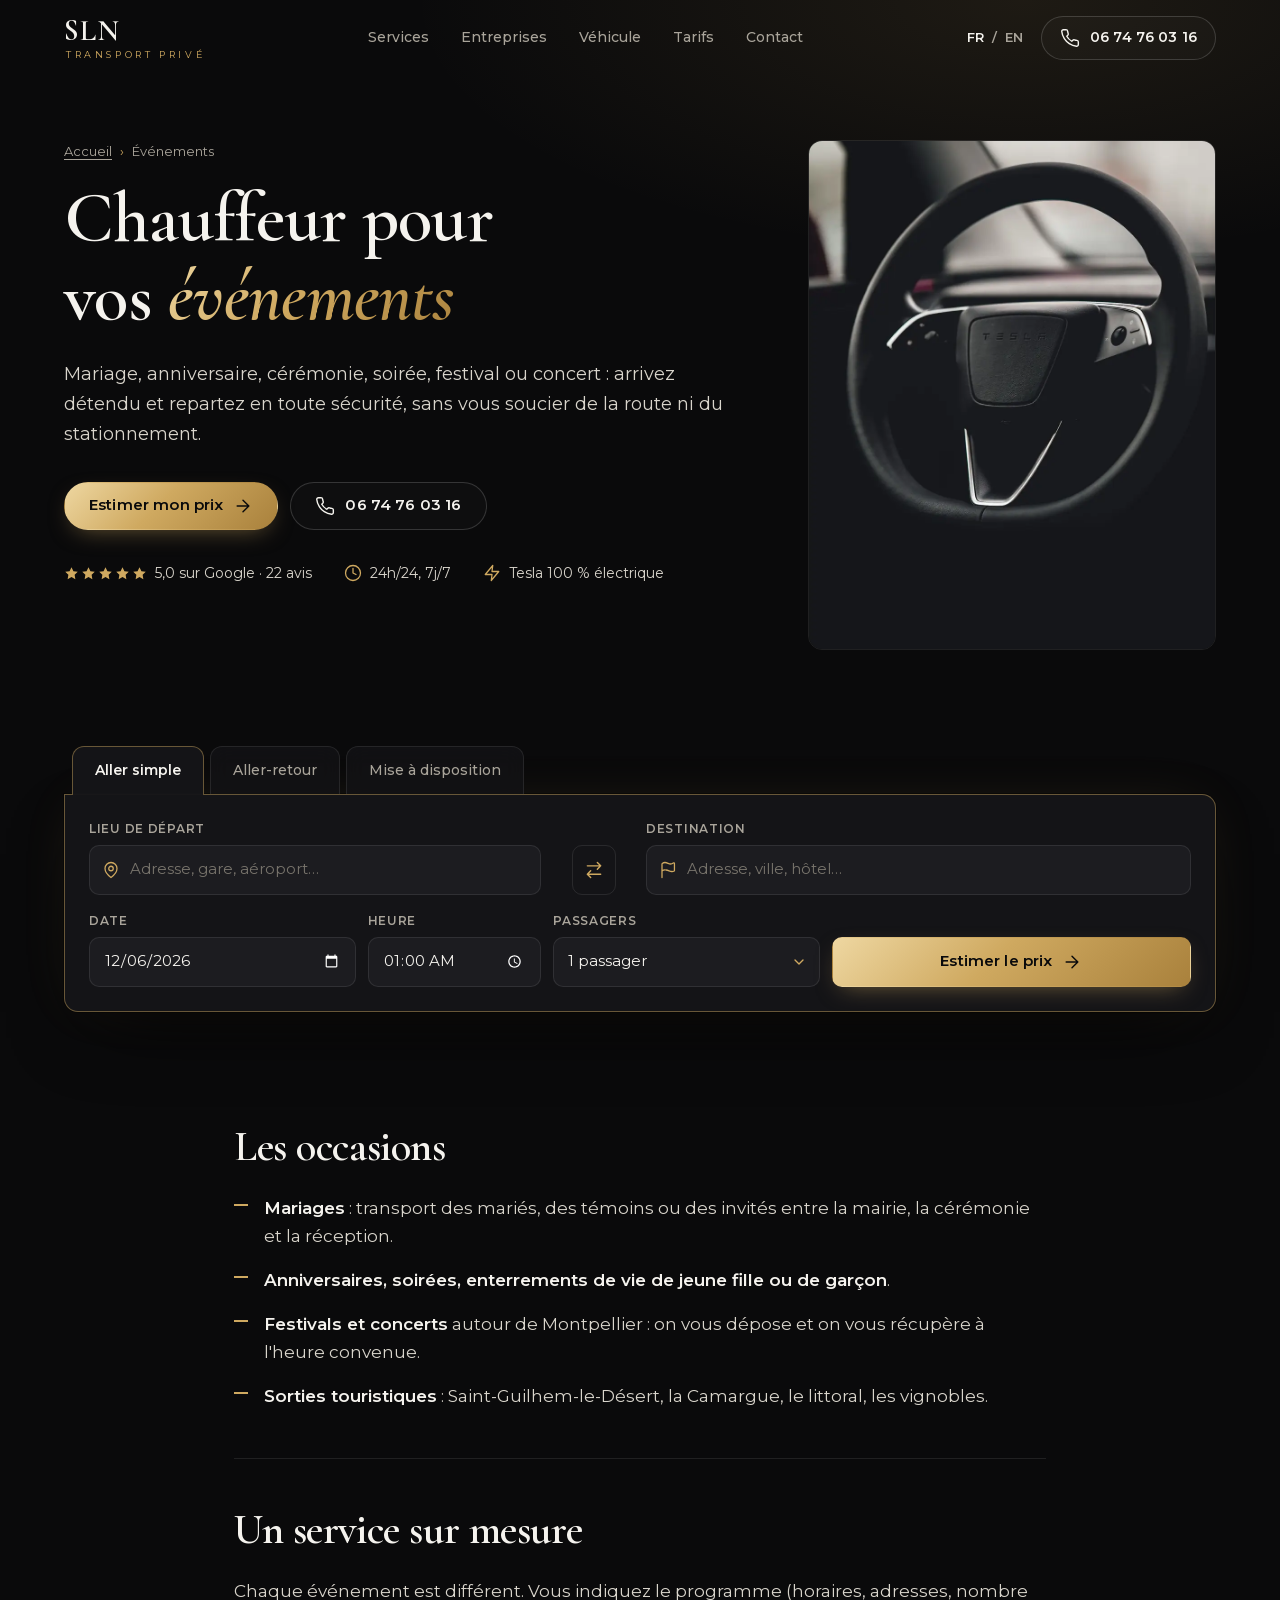
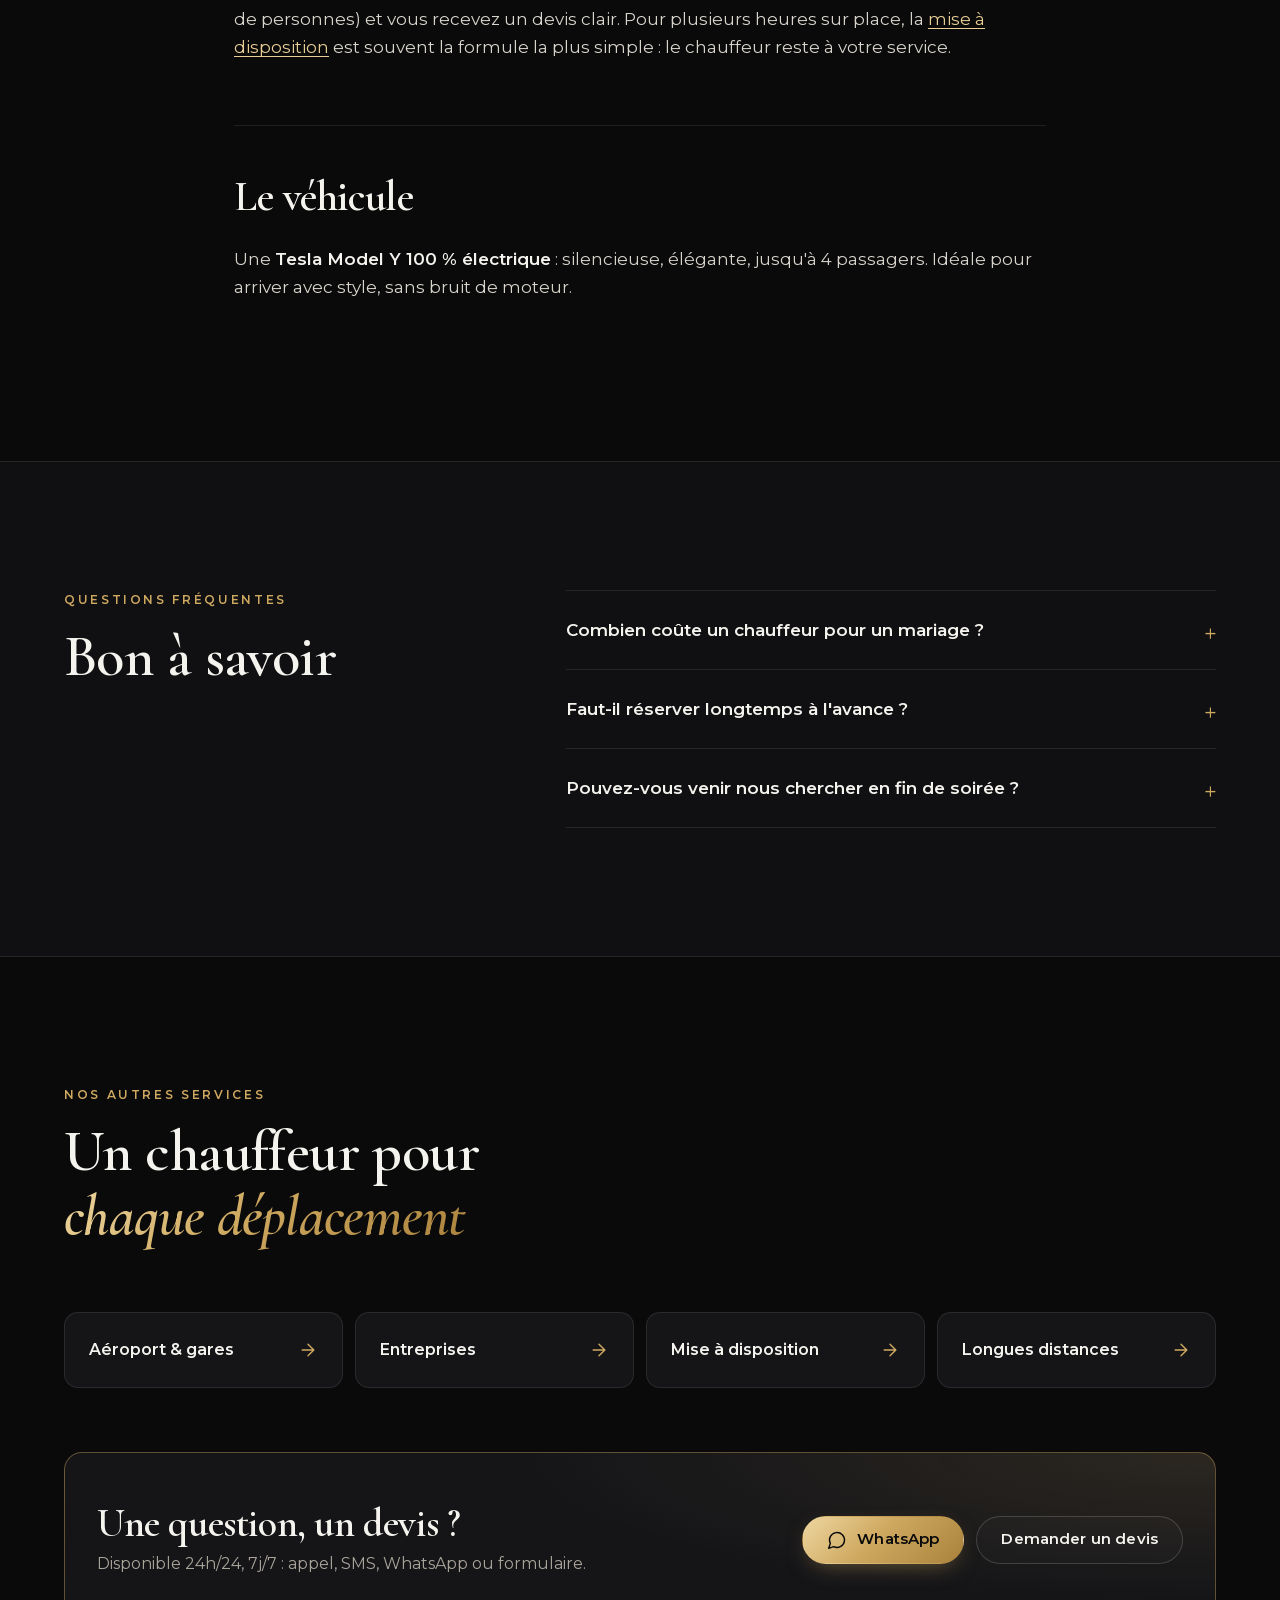
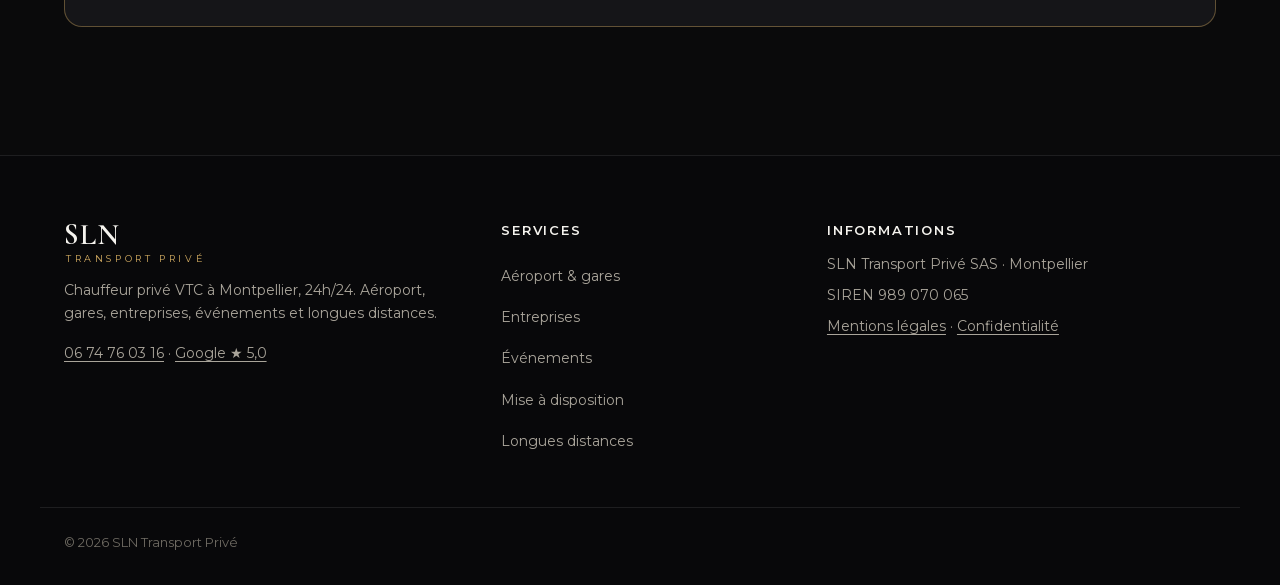
==== chauffeur-mariage-evenement-montpellier/index.html @ 9d79cdde "SEO : pages services, mentions légales et confidentialité, données structurées, Open Graph, sitemap," ====
<!doctype html>
<html lang="fr">
<head>
<meta charset="utf-8">
<meta name="viewport" content="width=device-width, initial-scale=1">
<title>Chauffeur VTC mariage &amp; événements à Montpellier | SLN Transport Privé</title>
<meta name="description" content="Chauffeur privé pour mariages, anniversaires, cérémonies, festivals et concerts à Montpellier. Tesla électrique, service soigné, devis sur mesure.">
<meta name="theme-color" content="#0A0A0B">
<!-- Brouillon en validation : DRAFT = False dans tools/build.py au lancement -->
<meta name="robots" content="noindex, nofollow">
<link rel="canonical" href="https://filbertnkiere.github.io/sln-transport-prive/chauffeur-mariage-evenement-montpellier/">
<meta property="og:type" content="website">
<meta property="og:site_name" content="SLN Transport Privé">
<meta property="og:locale" content="fr_FR">
<meta property="og:title" content="Chauffeur VTC mariage &amp; événements à Montpellier | SLN Transport Privé">
<meta property="og:description" content="Chauffeur privé pour mariages, anniversaires, cérémonies, festivals et concerts à Montpellier. Tesla électrique, service soigné, devis sur mesure.">
<meta property="og:url" content="https://filbertnkiere.github.io/sln-transport-prive/chauffeur-mariage-evenement-montpellier/">
<meta property="og:image" content="https://filbertnkiere.github.io/sln-transport-prive/img/og-image.jpg">
<meta property="og:image:width" content="1200">
<meta property="og:image:height" content="630">
<meta property="og:image:alt" content="SLN Transport Privé, chauffeur privé VTC à Montpellier">
<meta name="twitter:card" content="summary_large_image">
<link rel="icon" href="../favicon.ico" sizes="any">
<link rel="icon" href="../favicon.svg" type="image/svg+xml">
<link rel="apple-touch-icon" href="../apple-touch-icon.png">
<link rel="manifest" href="../site.webmanifest">
<link rel="preload" href="../fonts/Montserrat-latin.woff2" as="font" type="font/woff2" crossorigin>
<link rel="preload" href="../fonts/CormorantGaramond-latin.woff2" as="font" type="font/woff2" crossorigin>
<link rel="stylesheet" href="../css/fonts.css">
<link rel="stylesheet" href="../css/style.css">
<script type="application/ld+json">
{
 "@context": "https://schema.org",
 "@graph": [
  {
   "@type": "LocalBusiness",
   "@id": "https://filbertnkiere.github.io/sln-transport-prive/#business",
   "name": "SLN Transport Privé",
   "legalName": "SLN Transport Privé SAS",
   "description": "Chauffeur privé VTC à Montpellier, disponible 24h/24 : transferts aéroport et gares, déplacements professionnels, événements, mise à disposition et longues distances en Tesla Model Y 100 % électrique.",
   "url": "https://filbertnkiere.github.io/sln-transport-prive/",
   "telephone": "+33674760316",
   "image": "https://filbertnkiere.github.io/sln-transport-prive/img/og-image.jpg",
   "logo": "https://filbertnkiere.github.io/sln-transport-prive/img/icon-512.png",
   "priceRange": "€€",
   "currenciesAccepted": "EUR",
   "paymentAccepted": "Carte bancaire",
   "knowsLanguage": [
    "fr",
    "en"
   ],
   "address": {
    "@type": "PostalAddress",
    "addressLocality": "Montpellier",
    "postalCode": "34070",
    "addressRegion": "Occitanie",
    "addressCountry": "FR"
   },
   "geo": {
    "@type": "GeoCoordinates",
    "latitude": 43.6108,
    "longitude": 3.8767
   },
   "openingHoursSpecification": [
    {
     "@type": "OpeningHoursSpecification",
     "dayOfWeek": [
      "Monday",
      "Tuesday",
      "Wednesday",
      "Thursday",
      "Friday",
      "Saturday",
      "Sunday"
     ],
     "opens": "00:00",
     "closes": "23:59"
    }
   ],
   "areaServed": [
    {
     "@type": "City",
     "name": "Montpellier"
    },
    {
     "@type": "City",
     "name": "Lattes"
    },
    {
     "@type": "City",
     "name": "Pérols"
    },
    {
     "@type": "City",
     "name": "Mauguio"
    },
    {
     "@type": "City",
     "name": "Castelnau-le-Lez"
    },
    {
     "@type": "City",
     "name": "Palavas-les-Flots"
    },
    {
     "@type": "City",
     "name": "La Grande-Motte"
    },
    {
     "@type": "City",
     "name": "Sète"
    },
    {
     "@type": "City",
     "name": "Nîmes"
    },
    {
     "@type": "AdministrativeArea",
     "name": "Hérault"
    },
    {
     "@type": "Country",
     "name": "France"
    }
   ],
   "sameAs": [
    "https://share.google/uKCrQxwhXr0P1DarL"
   ]
  },
  {
   "@type": "Service",
   "@id": "https://filbertnkiere.github.io/sln-transport-prive/chauffeur-mariage-evenement-montpellier/#service",
   "name": "Chauffeur pour mariages et événements",
   "serviceType": "Chauffeur pour mariages et événements",
   "description": "Chauffeur privé pour mariages, anniversaires, cérémonies, festivals et concerts à Montpellier. Tesla électrique, service soigné, devis sur mesure.",
   "url": "https://filbertnkiere.github.io/sln-transport-prive/chauffeur-mariage-evenement-montpellier/",
   "provider": {
    "@id": "https://filbertnkiere.github.io/sln-transport-prive/#business"
   },
   "areaServed": [
    {
     "@type": "City",
     "name": "Montpellier"
    },
    {
     "@type": "City",
     "name": "Lattes"
    },
    {
     "@type": "City",
     "name": "Pérols"
    },
    {
     "@type": "City",
     "name": "Mauguio"
    },
    {
     "@type": "City",
     "name": "Castelnau-le-Lez"
    },
    {
     "@type": "City",
     "name": "Palavas-les-Flots"
    },
    {
     "@type": "City",
     "name": "La Grande-Motte"
    },
    {
     "@type": "City",
     "name": "Sète"
    },
    {
     "@type": "City",
     "name": "Nîmes"
    },
    {
     "@type": "AdministrativeArea",
     "name": "Hérault"
    },
    {
     "@type": "Country",
     "name": "France"
    }
   ]
  },
  {
   "@type": "BreadcrumbList",
   "itemListElement": [
    {
     "@type": "ListItem",
     "position": 1,
     "name": "Accueil",
     "item": "https://filbertnkiere.github.io/sln-transport-prive/"
    },
    {
     "@type": "ListItem",
     "position": 2,
     "name": "Événements",
     "item": "https://filbertnkiere.github.io/sln-transport-prive/chauffeur-mariage-evenement-montpellier/"
    }
   ]
  },
  {
   "@type": "FAQPage",
   "mainEntity": [
    {
     "@type": "Question",
     "name": "Combien coûte un chauffeur pour un mariage ?",
     "acceptedAnswer": {
      "@type": "Answer",
      "text": "Cela dépend du programme. Pour quelques trajets, le calculateur donne une estimation ; pour une journée, comptez la mise à disposition (à partir de 60 € de l'heure, 430 € la journée de 8 h). Un devis précis vous est envoyé."
     }
    },
    {
     "@type": "Question",
     "name": "Faut-il réserver longtemps à l'avance ?",
     "acceptedAnswer": {
      "@type": "Answer",
      "text": "Pour un mariage ou un grand événement, il est conseillé de réserver dès que la date est fixée."
     }
    },
    {
     "@type": "Question",
     "name": "Pouvez-vous venir nous chercher en fin de soirée ?",
     "acceptedAnswer": {
      "@type": "Answer",
      "text": "Oui, le service fonctionne 24h/24. Une majoration de 25 % s'applique entre 22 h et 6 h."
     }
    }
   ]
  }
 ]
}
</script>
</head>
<body>

<!-- Icônes (tracé Lucide, licence ISC) -->
<svg width="0" height="0" style="position:absolute" aria-hidden="true">
  <defs>
    <symbol id="i-plane" viewBox="0 0 24 24"><path d="M17.8 19.2 16 11l3.5-3.5C21 6 21.5 4 21 3c-1-.5-3 0-4.5 1.5L13 8 4.8 6.2c-.5-.1-.9.1-1.1.5l-.3.5c-.2.5-.1 1 .3 1.3L9 12l-2 3H4l-1 1 3 2 2 3 1-1v-3l3-2 3.5 5.3c.3.4.8.5 1.3.3l.5-.2c.4-.3.6-.7.5-1.2z"/></symbol>
    <symbol id="i-train" viewBox="0 0 24 24"><rect x="5" y="3" width="14" height="14" rx="3"/><path d="M5 11h14M12 3v8M8 21l2-4M16 21l-2-4"/><circle cx="9" cy="14" r=".6"/><circle cx="15" cy="14" r=".6"/></symbol>
    <symbol id="i-briefcase" viewBox="0 0 24 24"><rect x="2" y="7" width="20" height="14" rx="2"/><path d="M16 21V5a2 2 0 0 0-2-2h-4a2 2 0 0 0-2 2v16"/></symbol>
    <symbol id="i-sparkle" viewBox="0 0 24 24"><path d="M12 3l1.9 5.8L20 11l-6.1 2.2L12 19l-1.9-5.8L4 11l6.1-2.2z"/><path d="M19 3v4M17 5h4"/></symbol>
    <symbol id="i-clock" viewBox="0 0 24 24"><circle cx="12" cy="12" r="10"/><path d="M12 6v6l4 2"/></symbol>
    <symbol id="i-route" viewBox="0 0 24 24"><path d="M3 6l6-3 6 3 6-3v15l-6 3-6-3-6 3z"/><path d="M9 3v15M15 6v15"/></symbol>
    <symbol id="i-phone" viewBox="0 0 24 24"><path d="M22 16.92v3a2 2 0 0 1-2.18 2 19.79 19.79 0 0 1-8.63-3.07 19.5 19.5 0 0 1-6-6 19.79 19.79 0 0 1-3.07-8.67A2 2 0 0 1 4.11 2h3a2 2 0 0 1 2 1.72 12.84 12.84 0 0 0 .7 2.81 2 2 0 0 1-.45 2.11L8.09 9.91a16 16 0 0 0 6 6l1.27-1.27a2 2 0 0 1 2.11-.45 12.84 12.84 0 0 0 2.81.7A2 2 0 0 1 22 16.92z"/></symbol>
    <symbol id="i-chat" viewBox="0 0 24 24"><path d="M7.9 20A9 9 0 1 0 4 16.1L2 22z"/></symbol>
    <symbol id="i-sms" viewBox="0 0 24 24"><path d="M21 15a2 2 0 0 1-2 2H7l-4 4V5a2 2 0 0 1 2-2h14a2 2 0 0 1 2 2z"/><path d="M8 10h.01M12 10h.01M16 10h.01"/></symbol>
    <symbol id="i-mail" viewBox="0 0 24 24"><rect x="2" y="4" width="20" height="16" rx="2"/><path d="m22 7-8.97 5.7a1.94 1.94 0 0 1-2.06 0L2 7"/></symbol>
    <symbol id="i-star" viewBox="0 0 24 24"><path d="M12 2l3.09 6.26L22 9.27l-5 4.87 1.18 6.88L12 17.77l-6.18 3.25L7 14.14 2 9.27l6.91-1.01z"/></symbol>
    <symbol id="i-shield" viewBox="0 0 24 24"><path d="M20 13c0 5-3.5 7.5-7.66 8.95a1 1 0 0 1-.67-.01C7.5 20.5 4 18 4 13V6a1 1 0 0 1 1-1c2 0 4.5-1.2 6.24-2.72a1.17 1.17 0 0 1 1.52 0C14.51 3.81 17 5 19 5a1 1 0 0 1 1 1z"/><path d="m9 12 2 2 4-4"/></symbol>
    <symbol id="i-zap" viewBox="0 0 24 24"><path d="M13 2 3 14h9l-1 8 10-12h-9l1-8z"/></symbol>
    <symbol id="i-users" viewBox="0 0 24 24"><path d="M16 21v-2a4 4 0 0 0-4-4H6a4 4 0 0 0-4 4v2"/><circle cx="9" cy="7" r="4"/><path d="M22 21v-2a4 4 0 0 0-3-3.87M16 3.13a4 4 0 0 1 0 7.75"/></symbol>
    <symbol id="i-luggage" viewBox="0 0 24 24"><rect x="6" y="7" width="12" height="13" rx="2"/><path d="M9 7V4h6v3M10 11v5M14 11v5M9 20v1M15 20v1"/></symbol>
    <symbol id="i-handshake" viewBox="0 0 24 24"><circle cx="9" cy="7" r="4"/><path d="M2 21v-2a4 4 0 0 1 4-4h6a4 4 0 0 1 4 4v2"/><path d="m16 11 2 2 4-4"/></symbol>
    <symbol id="i-eyeoff" viewBox="0 0 24 24"><path d="M9.88 9.88a3 3 0 1 0 4.24 4.24M10.73 5.08A10.43 10.43 0 0 1 12 5c7 0 10 7 10 7a13.16 13.16 0 0 1-1.67 2.68M6.61 6.61A13.53 13.53 0 0 0 2 12s3 7 10 7a9.74 9.74 0 0 0 5.39-1.61M2 2l20 20"/></symbol>
    <symbol id="i-check" viewBox="0 0 24 24"><path d="M20 6 9 17l-5-5"/></symbol>
    <symbol id="i-arrow" viewBox="0 0 24 24"><path d="M5 12h14M12 5l7 7-7 7"/></symbol>
    <symbol id="i-pin" viewBox="0 0 24 24"><path d="M20 10c0 6-8 12-8 12s-8-6-8-12a8 8 0 0 1 16 0z"/><circle cx="12" cy="10" r="3"/></symbol>
    <symbol id="i-flag" viewBox="0 0 24 24"><path d="M4 22V4a1 1 0 0 1 .4-.8A6 6 0 0 1 8 2c3 0 5 2 7.33 2q2 0 3.67-1.33a1 1 0 0 1 1.6.8v9.06a1 1 0 0 1-.4.8A6 6 0 0 1 16.67 14C14.33 14 12.33 12 9.33 12A6 6 0 0 0 4 13.33"/></symbol>
    <symbol id="i-swap" viewBox="0 0 24 24"><path d="m21 16-4 4-4-4M17 20V4M3 8l4-4 4 4M7 4v16"/></symbol>
    <symbol id="i-receipt" viewBox="0 0 24 24"><path d="M4 2v20l2-1 2 1 2-1 2 1 2-1 2 1 2-1 2 1V2l-2 1-2-1-2 1-2-1-2 1-2-1-2 1z"/><path d="M16 8H8M16 12H8M13 16H8"/></symbol>
    <symbol id="i-menu" viewBox="0 0 24 24"><path d="M4 7h16M4 12h16M4 17h16"/></symbol>
    <symbol id="i-x" viewBox="0 0 24 24"><path d="M18 6 6 18M6 6l12 12"/></symbol>
  </defs>
</svg>

<a class="skip" href="#contenu">Aller au contenu</a>

<header class="site-header" id="top">
  <div class="container header-inner">
    <a href="../" class="brand" aria-label="SLN Transport Privé, retour à l'accueil">
      <span class="brand-mark">SLN</span>
      <span class="brand-sub">Transport Privé</span>
    </a>
    <nav class="main-nav" id="main-nav" aria-label="Navigation principale">
      <a href="../#services">Services</a>
      <a href="../#entreprises">Entreprises</a>
      <a href="../#vehicule">Véhicule</a>
      <a href="../#tarifs">Tarifs</a>
      <a href="../#contact">Contact</a>
    </nav>
    <div class="header-actions">
      <div class="lang" role="group" aria-label="Langue">
        <a href="../" lang="fr" hreflang="fr" aria-current="true">FR</a>
        <span aria-hidden="true">/</span>
        <a href="../en/" lang="en" hreflang="en">EN</a>
      </div>
      <a class="btn btn-outline btn-sm js-tel" href="tel:+33674760316">
        <svg class="ic" aria-hidden="true"><use href="#i-phone"/></svg><span class="js-tel-label">06 74 76 03 16</span>
      </a>
      <button class="menu-toggle" type="button" aria-controls="main-nav" aria-expanded="false" aria-label="Ouvrir le menu">
        <svg class="ic" aria-hidden="true"><use href="#i-menu"/></svg>
      </button>
    </div>
  </div>
</header>

<main id="contenu">

<section class="page-hero" aria-labelledby="page-title">
  <div class="container page-hero-grid">
    <div>
      <nav class="crumbs" aria-label="Fil d'Ariane"><ol><li><a href="../">Accueil</a></li><li aria-current="page">Événements</li></ol></nav>
      <h1 id="page-title">Chauffeur pour vos <em class="gold">événements</em></h1>
      <p class="hero-lead">Mariage, anniversaire, cérémonie, soirée, festival ou concert : arrivez détendu et repartez en toute sécurité, sans vous soucier de la route ni du stationnement.</p>
      <div class="hero-ctas">
        <a class="btn btn-gold" href="#reserver">Estimer mon prix <svg class="ic" aria-hidden="true"><use href="#i-arrow"/></svg></a>
        <a class="btn btn-outline js-tel" href="tel:+33674760316"><svg class="ic" aria-hidden="true"><use href="#i-phone"/></svg>06 74 76 03 16</a>
      </div>
      <ul class="hero-proof" aria-label="Engagements">
        <li><span class="stars" aria-hidden="true"><svg><use href="#i-star"/></svg><svg><use href="#i-star"/></svg><svg><use href="#i-star"/></svg><svg><use href="#i-star"/></svg><svg><use href="#i-star"/></svg></span> 5,0 sur Google · 22 avis</li>
        <li><svg class="ic" aria-hidden="true"><use href="#i-clock"/></svg>24h/24, 7j/7</li>
        <li><svg class="ic" aria-hidden="true"><use href="#i-zap"/></svg>Tesla 100 % électrique</li>
      </ul>
    </div>
    <figure class="page-hero-media"><img src="../img/vehicule.webp" alt="Volant d'une Tesla dans un habitacle sombre" width="900" height="1100" decoding="async" fetchpriority="high"></figure>
  </div>
</section>

<section class="section section-tight" id="estimer" aria-label="Estimer votre trajet">
  <div class="container booking-wrap" id="reserver">
    <div class="booking">
      <div class="booking-tabs" role="tablist" aria-label="Type de trajet">
        <button role="tab" type="button" id="tab-simple" aria-selected="true" aria-controls="booking-form" data-mode="simple">Aller simple</button>
        <button role="tab" type="button" id="tab-retour" aria-selected="false" aria-controls="booking-form" data-mode="retour" tabindex="-1">Aller-retour</button>
        <button role="tab" type="button" id="tab-dispo" aria-selected="false" aria-controls="booking-form" data-mode="dispo" tabindex="-1">Mise à disposition</button>
      </div>

      <form class="booking-panel" id="booking-form" role="tabpanel" aria-labelledby="tab-simple" novalidate>
        <div class="b-grid">
          <div class="field field-addr">
            <label for="from">Lieu de départ</label>
            <div class="combo">
              <svg class="ic field-ic" aria-hidden="true"><use href="#i-pin"/></svg>
              <input id="from" name="from" type="text" autocomplete="off" placeholder="Adresse, gare, aéroport…" role="combobox" aria-autocomplete="list" aria-expanded="false" aria-controls="from-list" required>
              <ul class="combo-list" id="from-list" role="listbox" aria-label="Suggestions de départ"></ul>
            </div>
          </div>

          <button type="button" class="swap" id="swap" aria-label="Inverser départ et destination">
            <svg class="ic" aria-hidden="true"><use href="#i-swap"/></svg>
          </button>

          <div class="field field-addr" data-hide="dispo">
            <label for="to">Destination</label>
            <div class="combo">
              <svg class="ic field-ic" aria-hidden="true"><use href="#i-flag"/></svg>
              <input id="to" name="to" type="text" autocomplete="off" placeholder="Adresse, ville, hôtel…" role="combobox" aria-autocomplete="list" aria-expanded="false" aria-controls="to-list" required>
              <ul class="combo-list" id="to-list" role="listbox" aria-label="Suggestions de destination"></ul>
            </div>
          </div>

          <div class="field field-hours" data-show="dispo" hidden>
            <label for="hours">Durée</label>
            <select id="hours" name="hours">
              <option value="2">2 heures</option>
              <option value="3">3 heures</option>
              <option value="4">Demi-journée (4 h)</option>
              <option value="6">6 heures</option>
              <option value="8">Journée (8 h)</option>
            </select>
          </div>

          <div class="field field-date">
            <label for="date">Date</label>
            <input id="date" name="date" type="date" required>
          </div>
          <div class="field field-time">
            <label for="time">Heure</label>
            <input id="time" name="time" type="time" step="300" required>
          </div>

          <div class="field field-date" data-show="retour" hidden>
            <label for="date2">Date retour</label>
            <input id="date2" name="date2" type="date">
          </div>
          <div class="field field-time" data-show="retour" hidden>
            <label for="time2">Heure retour</label>
            <input id="time2" name="time2" type="time" step="300">
          </div>

          <div class="field field-pax">
            <label for="pax">Passagers</label>
            <select id="pax" name="pax">
              <option value="1">1 passager</option>
              <option value="2">2 passagers</option>
              <option value="3">3 passagers</option>
              <option value="4">4 passagers</option>
            </select>
          </div>

          <button type="submit" class="btn btn-gold b-submit" id="estimate-btn">
            <span>Estimer le prix</span>
            <svg class="ic" aria-hidden="true"><use href="#i-arrow"/></svg>
          </button>
        </div>

        <p class="b-error" id="b-error" role="alert" hidden></p>

        <div class="b-result" id="b-result" aria-live="polite" hidden>
          <div class="r-price">
            <span class="r-label">Estimation</span>
            <strong id="r-amount">—</strong>
            <span class="r-meta" id="r-meta"></span>
          </div>
          <div class="r-actions">
            <a class="btn btn-gold" id="r-whatsapp" href="#" target="_blank" rel="noopener">
              <svg class="ic" aria-hidden="true"><use href="#i-chat"/></svg>Réserver sur WhatsApp
            </a>
            <a class="btn btn-outline" id="r-form" href="../#contact">Envoyer une demande</a>
          </div>
          <p class="r-note" id="r-note">Estimation indicative TTC. Le prix définitif vous est confirmé avant la course.</p>
        </div>
      </form>
    </div>
  </div>
</section>

<div class="container prose">
<section class="prose-block reveal"><h2>Les occasions</h2><ul class="ticks"><li><strong>Mariages</strong> : transport des mariés, des témoins ou des invités entre la mairie, la cérémonie et la réception.</li><li><strong>Anniversaires, soirées, enterrements de vie de jeune fille ou de garçon</strong>.</li><li><strong>Festivals et concerts</strong> autour de Montpellier : on vous dépose et on vous récupère à l'heure convenue.</li><li><strong>Sorties touristiques</strong> : Saint-Guilhem-le-Désert, la Camargue, le littoral, les vignobles.</li></ul></section>
<section class="prose-block reveal"><h2>Un service sur mesure</h2><p>Chaque événement est différent. Vous indiquez le programme (horaires, adresses, nombre de personnes) et vous recevez un devis clair. Pour plusieurs heures sur place, la <a href="../chauffeur-mise-a-disposition-montpellier/">mise à disposition</a> est souvent la formule la plus simple : le chauffeur reste à votre service.</p></section>
<section class="prose-block reveal"><h2>Le véhicule</h2><p>Une <strong>Tesla Model Y 100 % électrique</strong> : silencieuse, élégante, jusqu'à 4 passagers. Idéale pour arriver avec style, sans bruit de moteur.</p></section>
</div>

<section class="section section-alt" aria-labelledby="faq-title">
  <div class="container faq-wrap">
    <header class="section-head reveal"><p class="eyebrow">Questions fréquentes</p><h2 id="faq-title">Bon à savoir</h2></header>
    <div class="faq reveal">
<details><summary>Combien coûte un chauffeur pour un mariage ?</summary><p>Cela dépend du programme. Pour quelques trajets, le calculateur donne une estimation ; pour une journée, comptez la mise à disposition (à partir de 60 € de l'heure, 430 € la journée de 8 h). Un devis précis vous est envoyé.</p></details>
<details><summary>Faut-il réserver longtemps à l'avance ?</summary><p>Pour un mariage ou un grand événement, il est conseillé de réserver dès que la date est fixée.</p></details>
<details><summary>Pouvez-vous venir nous chercher en fin de soirée ?</summary><p>Oui, le service fonctionne 24h/24. Une majoration de 25 % s'applique entre 22 h et 6 h.</p></details>
    </div>
  </div>
</section>

<section class="section" aria-labelledby="related-title">
  <div class="container">
    <header class="section-head reveal"><p class="eyebrow">Nos autres services</p><h2 id="related-title">Un chauffeur pour <em class="gold">chaque déplacement</em></h2></header>
    <div class="related reveal"><a class="related-card" href="../vtc-aeroport-gare-montpellier/"><span>Aéroport & gares</span><svg class="ic" aria-hidden="true"><use href="#i-arrow"/></svg></a><a class="related-card" href="../chauffeur-prive-entreprise-montpellier/"><span>Entreprises</span><svg class="ic" aria-hidden="true"><use href="#i-arrow"/></svg></a><a class="related-card" href="../chauffeur-mise-a-disposition-montpellier/"><span>Mise à disposition</span><svg class="ic" aria-hidden="true"><use href="#i-arrow"/></svg></a><a class="related-card" href="../vtc-longue-distance-montpellier/"><span>Longues distances</span><svg class="ic" aria-hidden="true"><use href="#i-arrow"/></svg></a></div>
    <div class="cta-band reveal">
      <div><h2>Une question, un devis ?</h2><p>Disponible 24h/24, 7j/7 : appel, SMS, WhatsApp ou formulaire.</p></div>
      <div class="r-actions">
        <a class="btn btn-gold js-wa" href="#" target="_blank" rel="noopener"><svg class="ic" aria-hidden="true"><use href="#i-chat"/></svg>WhatsApp</a>
        <a class="btn btn-outline" href="../#contact">Demander un devis</a>
      </div>
    </div>
  </div>
</section>

</main>

<!-- ============ PIED DE PAGE ============ -->
<footer class="site-footer">
  <div class="container footer-grid">
    <div>
      <a href="../" class="brand"><span class="brand-mark">SLN</span><span class="brand-sub">Transport Privé</span></a>
      <p>Chauffeur privé VTC à Montpellier, 24h/24. Aéroport, gares, entreprises, événements et longues distances.</p>
      <p><a class="js-tel" href="tel:+33674760316">06 74 76 03 16</a> · <a href="https://share.google/uKCrQxwhXr0P1DarL" target="_blank" rel="noopener">Google ★ 5,0</a></p>
    </div>
    <nav aria-label="Services">
      <p class="foot-title">Services</p>
      <a href="../vtc-aeroport-gare-montpellier/">Aéroport & gares</a><a href="../chauffeur-prive-entreprise-montpellier/">Entreprises</a><a href="../chauffeur-mariage-evenement-montpellier/">Événements</a><a href="../chauffeur-mise-a-disposition-montpellier/">Mise à disposition</a><a href="../vtc-longue-distance-montpellier/">Longues distances</a>
    </nav>
    <div class="footer-legal">
      <p class="foot-title">Informations</p>
      <p>SLN Transport Privé SAS · Montpellier</p>
      <p>SIREN 989 070 065</p>
      <p><a href="../mentions-legales/">Mentions légales</a> · <a href="../confidentialite/">Confidentialité</a></p>
    </div>
  </div>
  <p class="container copyright">© <span id="year">2026</span> SLN Transport Privé</p>
</footer>

<!-- Barre d'action mobile -->
<nav class="mobile-bar" aria-label="Contact rapide">
  <a class="js-tel" href="tel:+33674760316"><svg class="ic" aria-hidden="true"><use href="#i-phone"/></svg>Appeler</a>
  <a class="js-wa" href="#" target="_blank" rel="noopener"><svg class="ic" aria-hidden="true"><use href="#i-chat"/></svg>WhatsApp</a>
  <a class="mb-gold" href="../#reserver"><svg class="ic" aria-hidden="true"><use href="#i-arrow"/></svg>Estimer</a>
</nav>

<script src="../js/main.js" defer></script>
</body>
</html>
---- css/fonts.css ----
/* Polices auto-hébergées (Google Fonts, licence OFL) — fichiers variables */
@font-face { font-family: 'Cormorant Garamond'; font-style: italic; font-weight: 500 600; font-display: swap; src: url('../fonts/CormorantGaramond-italic-latin-ext.woff2') format('woff2'); unicode-range: U+0100-02BA, U+02BD-02C5, U+02C7-02CC, U+02CE-02D7, U+02DD-02FF, U+0304, U+0308, U+0329, U+1D00-1DBF, U+1E00-1E9F, U+1EF2-1EFF, U+2020, U+20A0-20AB, U+20AD-20C4, U+2113, U+2C60-2C7F, U+A720-A7FF; }
@font-face { font-family: 'Cormorant Garamond'; font-style: italic; font-weight: 500 600; font-display: swap; src: url('../fonts/CormorantGaramond-italic-latin.woff2') format('woff2'); unicode-range: U+0000-00FF, U+0131, U+0152-0153, U+02BB-02BC, U+02C6, U+02DA, U+02DC, U+0304, U+0308, U+0329, U+2000-206F, U+20AC, U+2122, U+2191, U+2193, U+2212, U+2215, U+FEFF, U+FFFD; }
@font-face { font-family: 'Cormorant Garamond'; font-style: normal; font-weight: 500 600; font-display: swap; src: url('../fonts/CormorantGaramond-latin-ext.woff2') format('woff2'); unicode-range: U+0100-02BA, U+02BD-02C5, U+02C7-02CC, U+02CE-02D7, U+02DD-02FF, U+0304, U+0308, U+0329, U+1D00-1DBF, U+1E00-1E9F, U+1EF2-1EFF, U+2020, U+20A0-20AB, U+20AD-20C4, U+2113, U+2C60-2C7F, U+A720-A7FF; }
@font-face { font-family: 'Cormorant Garamond'; font-style: normal; font-weight: 500 600; font-display: swap; src: url('../fonts/CormorantGaramond-latin.woff2') format('woff2'); unicode-range: U+0000-00FF, U+0131, U+0152-0153, U+02BB-02BC, U+02C6, U+02DA, U+02DC, U+0304, U+0308, U+0329, U+2000-206F, U+20AC, U+2122, U+2191, U+2193, U+2212, U+2215, U+FEFF, U+FFFD; }
@font-face { font-family: 'Montserrat'; font-style: normal; font-weight: 400 600; font-display: swap; src: url('../fonts/Montserrat-latin-ext.woff2') format('woff2'); unicode-range: U+0100-02BA, U+02BD-02C5, U+02C7-02CC, U+02CE-02D7, U+02DD-02FF, U+0304, U+0308, U+0329, U+1D00-1DBF, U+1E00-1E9F, U+1EF2-1EFF, U+2020, U+20A0-20AB, U+20AD-20C4, U+2113, U+2C60-2C7F, U+A720-A7FF; }
@font-face { font-family: 'Montserrat'; font-style: normal; font-weight: 400 600; font-display: swap; src: url('../fonts/Montserrat-latin.woff2') format('woff2'); unicode-range: U+0000-00FF, U+0131, U+0152-0153, U+02BB-02BC, U+02C6, U+02DA, U+02DC, U+0304, U+0308, U+0329, U+2000-206F, U+20AC, U+2122, U+2191, U+2193, U+2212, U+2215, U+FEFF, U+FFFD; }
---- css/style.css ----
/* =========================================================
   SLN Transport Privé — feuille de style
   Direction : Dark (OLED) premium · noir profond + doré champagne
   Typo : Cormorant Garamond (titres) + Montserrat (texte)
   ========================================================= */

:root {
  /* Couleurs (tokens sémantiques) */
  --bg: #0A0A0B;
  --bg-alt: #101012;
  --surface: #151518;
  --surface-2: #1C1C20;
  --border: rgba(255, 255, 255, 0.09);
  --border-strong: rgba(255, 255, 255, 0.16);
  --text: #F5F3EE;
  --muted: #A9A49A;          /* contraste ≈ 7.6:1 sur --bg */
  --gold: #CFA960;
  --gold-light: #E9CF95;
  --gold-dark: #A9813C;
  --gold-grad: linear-gradient(135deg, #EED7A1 0%, #CFA960 45%, #A9813C 100%);
  --on-gold: #0A0A0B;
  --danger: #F08A7E;
  --focus: #E9CF95;

  /* Typo */
  --font-display: "Cormorant Garamond", Georgia, serif;
  --font-body: "Montserrat", system-ui, -apple-system, sans-serif;

  /* Espacements (densité spacieuse) */
  --s-1: 4px; --s-2: 8px; --s-3: 12px; --s-4: 16px; --s-5: 24px;
  --s-6: 32px; --s-7: 48px; --s-8: 64px; --s-9: 96px; --s-10: 128px;

  --radius: 14px;
  --radius-sm: 10px;
  --container: 1200px;
  --header-h: 76px;
  --ease: cubic-bezier(.2, .7, .2, 1);
}

/* ---------- Base ---------- */
*, *::before, *::after { box-sizing: border-box; }
html { scroll-behavior: smooth; scroll-padding-top: calc(var(--header-h) + 8px); -webkit-text-size-adjust: 100%; }
body {
  margin: 0;
  background: var(--bg);
  color: var(--text);
  font-family: var(--font-body);
  font-size: 16px;
  line-height: 1.65;
  -webkit-font-smoothing: antialiased;
  overflow-x: hidden;
}
img { max-width: 100%; display: block; }
a { color: inherit; text-decoration: none; }
p { margin: 0 0 var(--s-4); }
h1, h2, h3 { margin: 0; font-weight: 600; line-height: 1.1; }
h1, h2 { font-family: var(--font-display); letter-spacing: -0.01em; text-wrap: balance; }
.trust-grid strong, .price-card strong, .r-price strong, .rating-big strong, .specs b { font-variant-numeric: lining-nums; font-feature-settings: "lnum" 1; }
h3 { font-size: 1.125rem; font-weight: 600; letter-spacing: 0.01em; }
button, input, select, textarea { font: inherit; color: inherit; }
button { cursor: pointer; }
:focus-visible { outline: 2px solid var(--focus); outline-offset: 3px; border-radius: 6px; }
[hidden] { display: none !important; }
.sr-only { position: absolute; width: 1px; height: 1px; overflow: hidden; clip: rect(0 0 0 0); white-space: nowrap; }
.skip { position: absolute; left: 16px; top: -60px; z-index: 100; background: var(--gold); color: var(--on-gold); padding: 10px 16px; border-radius: 8px; font-weight: 600; }
.skip:focus { top: 12px; }

.container { width: 100%; max-width: var(--container); margin: 0 auto; padding: 0 24px; }
.ic { width: 20px; height: 20px; flex: none; fill: none; stroke: currentColor; stroke-width: 1.7; stroke-linecap: round; stroke-linejoin: round; }

.gold {
  font-style: italic;
  background: var(--gold-grad);
  -webkit-background-clip: text;
  background-clip: text;
  color: transparent;
  padding-right: .06em;
}
.eyebrow {
  font-size: 12px;
  font-weight: 600;
  letter-spacing: .22em;
  text-transform: uppercase;
  color: var(--gold);
  margin-bottom: var(--s-4);
}

/* ---------- Boutons ---------- */
.btn {
  display: inline-flex; align-items: center; justify-content: center; gap: 10px;
  min-height: 48px; padding: 0 24px;
  border-radius: 999px; border: 1px solid transparent;
  font-size: 15px; font-weight: 600; letter-spacing: .01em;
  transition: transform .2s var(--ease), background-color .2s var(--ease), border-color .2s var(--ease), box-shadow .2s var(--ease), color .2s var(--ease);
  white-space: nowrap;
}
.btn:active { transform: translateY(1px) scale(.99); }
.btn-gold { background: var(--gold-grad); color: var(--on-gold); box-shadow: 0 8px 24px -10px rgba(207, 169, 96, .55); }
.btn-gold:hover { box-shadow: 0 12px 30px -8px rgba(207, 169, 96, .7); transform: translateY(-1px); }
.btn-outline { border-color: var(--border-strong); color: var(--text); background: rgba(255,255,255,.02); }
.btn-outline:hover { border-color: var(--gold); color: var(--gold-light); }
.btn-sm { min-height: 44px; padding: 0 18px; font-size: 14px; }
.btn-block { width: 100%; }
.link-arrow { display: inline-flex; align-items: center; gap: 8px; color: var(--gold-light); font-weight: 600; font-size: 14px; min-height: 44px; }
.link-arrow .ic { width: 16px; height: 16px; transition: transform .2s var(--ease); }
.link-arrow:hover .ic { transform: translateX(4px); }

/* ---------- En-tête ---------- */
.site-header {
  position: fixed; inset: 0 0 auto 0; z-index: 50;
  height: var(--header-h);
  transition: background-color .3s var(--ease), border-color .3s var(--ease), backdrop-filter .3s;
  border-bottom: 1px solid transparent;
}
.site-header.is-scrolled { background: rgba(10, 10, 11, .82); backdrop-filter: blur(14px); -webkit-backdrop-filter: blur(14px); border-bottom-color: var(--border); }
.header-inner { height: 100%; display: flex; align-items: center; justify-content: space-between; gap: var(--s-5); }
.brand { display: inline-flex; flex-direction: column; line-height: 1; gap: 4px; }
.brand-mark { font-family: var(--font-display); font-weight: 600; font-size: 30px; letter-spacing: .04em; }
.brand-sub { font-size: 9.5px; letter-spacing: .38em; text-transform: uppercase; color: var(--gold); padding-left: 2px; }
.main-nav { display: flex; gap: var(--s-6); }
.main-nav a { font-size: 14px; font-weight: 500; color: var(--muted); padding: 10px 0; position: relative; transition: color .2s; }
.main-nav a::after { content: ""; position: absolute; left: 0; right: 0; bottom: 4px; height: 1px; background: var(--gold); transform: scaleX(0); transition: transform .25s var(--ease); }
.main-nav a:hover { color: var(--text); }
.main-nav a:hover::after { transform: scaleX(1); }
.header-actions { display: flex; align-items: center; gap: var(--s-4); }
.lang { display: flex; align-items: center; gap: 6px; font-size: 13px; font-weight: 600; color: var(--muted); }
.lang a { padding: 8px 2px; }
.lang a[aria-current="true"] { color: var(--text); }
.lang .is-disabled { opacity: .45; cursor: not-allowed; }
.menu-toggle { display: none; width: 44px; height: 44px; border-radius: 50%; border: 1px solid var(--border-strong); background: transparent; align-items: center; justify-content: center; }

/* ---------- Hero ---------- */
.hero { position: relative; padding-top: calc(var(--header-h) + 96px); isolation: isolate; }
.hero-media {
  position: absolute; inset: 0 0 120px 0; z-index: -1;
  background:
    linear-gradient(180deg, rgba(10,10,11,.55) 0%, rgba(10,10,11,.35) 40%, rgba(10,10,11,.92) 85%, var(--bg) 100%),
    linear-gradient(90deg, rgba(10,10,11,.9) 0%, rgba(10,10,11,.4) 60%, rgba(10,10,11,.2) 100%),
    url("../img/hero.webp") 60% 45% / cover no-repeat;
  filter: saturate(.85);
}
@media (max-width: 900px) {
  .hero-media { background-image:
    linear-gradient(180deg, rgba(10,10,11,.6) 0%, rgba(10,10,11,.5) 40%, rgba(10,10,11,.95) 85%, var(--bg) 100%),
    url("../img/hero-mobile.webp");
    background-size: auto, cover; background-repeat: no-repeat; background-position: 0 0, 65% 40%; }
}
.hero-content { max-width: var(--container); }
.hero h1 { font-size: clamp(44px, 7vw, 88px); max-width: 19ch; margin-bottom: var(--s-5); }
.hero-lead { font-size: clamp(16px, 1.6vw, 18px); color: #D9D5CC; max-width: 56ch; margin-bottom: var(--s-6); }
.hero-proof { list-style: none; margin: 0 0 var(--s-8); padding: 0; display: flex; flex-wrap: wrap; gap: var(--s-3) var(--s-6); font-size: 14px; color: #D9D5CC; }
.hero-proof li { display: inline-flex; align-items: center; gap: 8px; }
.hero-proof .ic { width: 18px; height: 18px; color: var(--gold); }
.stars { display: inline-flex; gap: 2px; color: var(--gold); }
.stars svg { width: 15px; height: 15px; fill: currentColor; stroke: none; }
.stars-lg svg { width: 26px; height: 26px; }

/* ---------- Module de réservation ---------- */
.booking-wrap { position: relative; z-index: 5; }
.booking { position: relative; }
.booking-tabs { display: flex; gap: 6px; padding-left: 8px; }
.booking-tabs button {
  min-height: 48px; padding: 0 22px;
  border: 1px solid var(--border); border-bottom: none;
  border-radius: 12px 12px 0 0;
  background: rgba(21, 21, 24, .7);
  backdrop-filter: blur(10px); -webkit-backdrop-filter: blur(10px);
  color: var(--muted); font-size: 14px; font-weight: 500;
  transition: color .2s, background-color .2s;
}
.booking-tabs button:hover { color: var(--text); }
.booking-tabs button[aria-selected="true"] { background: rgba(21, 21, 24, .96); color: var(--text); font-weight: 600; border-color: rgba(207,169,96,.45); position: relative; }
.booking-tabs button[aria-selected="true"]::after { content: ""; position: absolute; left: 0; right: 0; bottom: -1px; height: 2px; background: rgba(21,21,24,.96); }
.booking-panel {
  background: rgba(21, 21, 24, .96);
  border: 1px solid rgba(207, 169, 96, .45);
  border-radius: 0 var(--radius) var(--radius) var(--radius);
  padding: var(--s-5) var(--s-5);
  box-shadow: 0 30px 80px -30px rgba(0,0,0,.9), 0 0 0 1px rgba(0,0,0,.4), 0 0 60px -20px rgba(207,169,96,.18);
}
.b-grid {
  display: grid;
  grid-template-columns: repeat(12, minmax(0, 1fr));
  gap: var(--s-4) var(--s-3);
  align-items: end;
}
.b-grid > .field-addr:first-child { grid-column: span 5; }
.b-grid > .swap { grid-column: span 1; justify-self: center; }
.b-grid > .field-addr:nth-child(3), .b-grid > .field-hours { grid-column: span 6; }
.b-grid > .field-date { grid-column: span 3; }
.b-grid > .field-time { grid-column: span 2; }
.b-grid > .field-pax { grid-column: span 3; }
.b-grid > .b-submit { grid-column: span 4; }
.booking[data-mode="retour"] .b-grid > .field-date,
.booking[data-mode="retour"] .b-grid > .field-time,
.booking[data-mode="retour"] .b-grid > .field-pax { grid-column: span 2; }
.booking[data-mode="retour"] .b-grid > .b-submit { grid-column: span 2; padding: 0 12px; }
.booking[data-mode="retour"] .b-submit .ic { display: none; }
.booking[data-mode="dispo"] .b-grid > .swap { visibility: hidden; }
.field { display: flex; flex-direction: column; gap: 6px; min-width: 0; }
.field label { font-size: 12px; font-weight: 600; letter-spacing: .06em; text-transform: uppercase; color: var(--muted); }
.field .opt { text-transform: none; letter-spacing: 0; font-weight: 400; }
.field input, .field select, .field textarea {
  width: 100%; min-height: 50px;
  background: var(--surface-2);
  border: 1px solid var(--border);
  border-radius: var(--radius-sm);
  padding: 0 14px;
  font-size: 15px;
  transition: border-color .2s, background-color .2s;
  color-scheme: dark;
}
.field textarea { padding: 14px; resize: vertical; min-height: 120px; line-height: 1.5; }
.field select { appearance: none; -webkit-appearance: none; padding-right: 36px;
  background-image: url("data:image/svg+xml,%3Csvg xmlns='http://www.w3.org/2000/svg' width='16' height='16' viewBox='0 0 24 24' fill='none' stroke='%23CFA960' stroke-width='2' stroke-linecap='round' stroke-linejoin='round'%3E%3Cpath d='m6 9 6 6 6-6'/%3E%3C/svg%3E");
  background-repeat: no-repeat; background-position: right 12px center; }
.field input::placeholder, .field textarea::placeholder { color: #77736B; }
.field input:hover, .field select:hover, .field textarea:hover { border-color: var(--border-strong); }
.field input:focus, .field select:focus, .field textarea:focus { outline: none; border-color: var(--gold); background: #202024; }
.field input[aria-invalid="true"], .field textarea[aria-invalid="true"] { border-color: var(--danger); }
.combo { position: relative; }
.combo input { padding-left: 40px; }
.field-ic { position: absolute; left: 13px; top: 50%; transform: translateY(-50%); width: 18px; height: 18px; color: var(--gold); pointer-events: none; }
.combo-list {
  position: absolute; left: 0; right: 0; top: calc(100% + 6px); z-index: 20;
  list-style: none; margin: 0; padding: 6px;
  background: #1E1E22; border: 1px solid var(--border-strong); border-radius: var(--radius-sm);
  box-shadow: 0 20px 40px -12px rgba(0,0,0,.8);
  max-height: 300px; overflow-y: auto;
  display: none; min-width: 260px;
}
.combo-list.is-open { display: block; }
.combo-list li { display: flex; gap: 10px; align-items: flex-start; padding: 10px 10px; border-radius: 8px; cursor: pointer; font-size: 14px; line-height: 1.35; }
.combo-list li .ic { width: 16px; height: 16px; margin-top: 2px; color: var(--gold); }
.combo-list li small { display: block; color: var(--muted); font-size: 12px; }
.combo-list li[aria-selected="true"], .combo-list li:hover { background: rgba(207,169,96,.12); }
.combo-list .combo-empty { color: var(--muted); cursor: default; }
.combo-list .combo-empty:hover { background: none; }
.swap { width: 44px; height: 50px; border-radius: var(--radius-sm); border: 1px solid var(--border); background: transparent; color: var(--gold); display: inline-flex; align-items: center; justify-content: center; transition: border-color .2s, transform .3s var(--ease); }
.swap:hover { border-color: var(--gold); }
.swap .ic { transform: rotate(90deg); }
.b-submit { min-height: 50px; border-radius: var(--radius-sm); }
.b-submit[aria-busy="true"] { opacity: .75; cursor: progress; }
.b-error { margin: var(--s-4) 0 0; color: var(--danger); font-size: 14px; }

.b-result {
  margin-top: var(--s-5); padding-top: var(--s-5);
  border-top: 1px solid var(--border);
  display: grid; grid-template-columns: 1fr auto; gap: var(--s-4) var(--s-6); align-items: center;
  animation: fadeUp .4s var(--ease);
}
.r-price { display: flex; flex-wrap: wrap; align-items: baseline; gap: 6px 16px; }
.r-label { font-size: 12px; letter-spacing: .18em; text-transform: uppercase; color: var(--muted); font-weight: 600; width: 100%; }
.r-price strong { white-space: nowrap; font-family: var(--font-display); font-size: clamp(40px, 5vw, 56px); line-height: 1; background: var(--gold-grad); -webkit-background-clip: text; background-clip: text; color: transparent; }
.r-meta { color: #D9D5CC; font-size: 14px; }
.r-actions { display: flex; gap: var(--s-3); flex-wrap: wrap; }
.r-note { grid-column: 1 / -1; margin: 0; color: var(--muted); font-size: 13px; }
@keyframes fadeUp { from { opacity: 0; transform: translateY(8px); } to { opacity: 1; transform: none; } }

/* ---------- Bandeau confiance ---------- */
.trust { padding: var(--s-8) 0 var(--s-7); }
.trust-grid { display: grid; grid-template-columns: repeat(4, 1fr); gap: var(--s-5); }
.trust-grid > div { border-left: 1px solid var(--border); padding-left: var(--s-5); }
.trust-grid strong { font-family: var(--font-display); font-size: 40px; font-weight: 600; line-height: 1; display: block; margin-bottom: 8px; }
.trust-grid strong span { color: var(--gold); font-size: .6em; margin-left: 2px; }
.trust-grid p { margin: 0; color: var(--muted); font-size: 14px; }

/* ---------- Sections ---------- */
.section { padding: var(--s-10) 0; }
.section-alt { background: var(--bg-alt); border-top: 1px solid var(--border); border-bottom: 1px solid var(--border); }
.section-head { max-width: 760px; margin-bottom: var(--s-8); }
.section-head h2, .split-text h2, .reviews-text h2, .contact-direct h2 { font-size: clamp(36px, 4.6vw, 58px); margin-bottom: var(--s-5); }
.section-head p:not(.eyebrow) { color: var(--muted); font-size: 17px; }

/* Services */
.services-grid { display: grid; grid-template-columns: repeat(6, 1fr); gap: var(--s-4); }
.card {
  background: var(--surface); border: 1px solid var(--border); border-radius: var(--radius);
  padding: var(--s-6); display: flex; flex-direction: column; gap: var(--s-3);
  transition: border-color .25s var(--ease), transform .25s var(--ease), background-color .25s;
}
.card:hover { border-color: rgba(207,169,96,.4); transform: translateY(-3px); background: #18181B; }
.service { grid-column: span 2; }
.service:nth-child(4), .service:nth-child(5) { grid-column: span 3; }
.card-ic { width: 40px; height: 40px; fill: none; stroke: var(--gold); stroke-width: 1.4; stroke-linecap: round; stroke-linejoin: round; margin-bottom: var(--s-3); }
.card h3 { font-family: var(--font-display); font-size: 28px; font-weight: 600; }
.card p { color: var(--muted); margin: 0; flex: 1; }
.price-tag { color: var(--text) !important; flex: none !important; font-size: 14px; padding-top: var(--s-3); border-top: 1px solid var(--border); margin-top: var(--s-3) !important; }
.price-tag b { color: var(--gold-light); }
.service .link-arrow { padding-top: var(--s-3); border-top: 1px solid var(--border); margin-top: var(--s-3); }

/* Split (entreprises / véhicule) */
.split { display: grid; grid-template-columns: 1.1fr 1fr; gap: var(--s-9); align-items: center; }
.split-text > p:not(.eyebrow) { color: var(--muted); font-size: 17px; }
.checklist { list-style: none; padding: 0; margin: var(--s-5) 0 var(--s-6); display: grid; gap: var(--s-4); }
.checklist li { display: flex; gap: 14px; align-items: flex-start; color: #D9D5CC; }
.checklist .ic { color: var(--on-gold); background: var(--gold-grad); border-radius: 50%; padding: 4px; width: 24px; height: 24px; stroke-width: 2.4; margin-top: 1px; }
.checklist b { color: var(--text); font-weight: 600; }
.split-cards { display: grid; gap: var(--s-4); }
.mini { display: flex; gap: var(--s-4); align-items: flex-start; background: var(--surface); border: 1px solid var(--border); border-radius: var(--radius); padding: var(--s-5); }
.mini .ic { width: 26px; height: 26px; color: var(--gold); stroke-width: 1.5; }
.mini b { display: block; margin-bottom: 4px; font-weight: 600; }
.mini span { color: var(--muted); font-size: 15px; }
.split-cards .mini:nth-child(3) { margin-left: var(--s-7); }
.pro-media, .faq-media { margin: 0; border-radius: var(--radius); overflow: hidden; border: 1px solid var(--border); }
.pro-media { aspect-ratio: 4 / 3; }
.faq-media { aspect-ratio: 4 / 5; margin-top: var(--s-7); max-width: 360px; }
.pro-media img, .faq-media img { width: 100%; height: 100%; object-fit: cover; }

/* Valeurs */
.values-grid { display: grid; grid-template-columns: repeat(4, 1fr); gap: 0; border-top: 1px solid var(--border); }
.value { padding: var(--s-6) var(--s-5) var(--s-5) 0; border-right: 1px solid var(--border); padding-left: var(--s-5); }
.value:first-child { padding-left: 0; }
.value:last-child { border-right: none; }
.value .ic { width: 30px; height: 30px; color: var(--gold); stroke-width: 1.4; margin-bottom: var(--s-5); }
.value h3 { font-family: var(--font-display); font-size: 30px; margin-bottom: var(--s-3); }
.value p { color: var(--muted); margin: 0; font-size: 15px; }

/* Véhicule */
.split-car { grid-template-columns: .9fr 1.1fr; }
.car-media { margin: 0; position: relative; border-radius: var(--radius); overflow: hidden; border: 1px solid var(--border); aspect-ratio: 4 / 5; }
.car-media img { width: 100%; height: 100%; object-fit: cover; object-position: center 40%; }
.car-media figcaption { position: absolute; left: 12px; bottom: 12px; font-size: 11px; color: #D9D5CC; background: rgba(10,10,11,.7); padding: 4px 10px; border-radius: 999px; }
.specs { list-style: none; margin: var(--s-6) 0 0; padding: 0; display: grid; grid-template-columns: repeat(2, 1fr); gap: var(--s-3); }
.specs li { display: grid; grid-template-columns: auto 1fr; grid-template-rows: auto auto; column-gap: 14px; align-items: center; background: var(--surface); border: 1px solid var(--border); border-radius: var(--radius-sm); padding: var(--s-4) var(--s-5); }
.specs .ic { grid-row: span 2; width: 26px; height: 26px; color: var(--gold); stroke-width: 1.5; }
.specs b { font-family: var(--font-display); font-size: 26px; line-height: 1; }
.specs span { color: var(--muted); font-size: 14px; }

/* Tarifs */
.prices-grid { display: grid; grid-template-columns: repeat(4, 1fr); gap: var(--s-4); }
.price-card { background: var(--surface); border: 1px solid var(--border); border-radius: var(--radius); padding: var(--s-6) var(--s-5); text-align: left; transition: border-color .25s; }
.price-card:hover { border-color: rgba(207,169,96,.4); }
.price-card span { font-size: 13px; letter-spacing: .08em; text-transform: uppercase; color: var(--muted); font-weight: 600; }
.price-card strong { display: block; font-family: var(--font-display); font-size: 48px; line-height: 1.1; margin: var(--s-4) 0 var(--s-2); background: var(--gold-grad); -webkit-background-clip: text; background-clip: text; color: transparent; }
.price-card p { margin: 0; color: var(--muted); font-size: 14px; }
.prices-note { margin-top: var(--s-6); color: var(--muted); font-size: 14px; }
.prices-note a { color: var(--gold-light); text-decoration: underline; text-underline-offset: 3px; }

/* Avis */
.reviews { display: grid; grid-template-columns: auto 1fr; gap: var(--s-9); align-items: center; }
.rating-big { text-align: center; padding: var(--s-7) var(--s-8); border: 1px solid rgba(207,169,96,.35); border-radius: var(--radius); background: radial-gradient(120% 100% at 50% 0%, rgba(207,169,96,.12), transparent 70%), var(--surface); }
.rating-big strong { display: block; font-family: var(--font-display); font-size: 96px; line-height: 1; margin-bottom: var(--s-3); }
.rating-big p { margin: var(--s-3) 0 0; color: var(--muted); font-size: 14px; }
.reviews-text > p:not(.eyebrow) { color: var(--muted); font-size: 17px; max-width: 52ch; margin-bottom: var(--s-6); }

/* Zones */
.chips { list-style: none; margin: 0; padding: 0; display: flex; flex-wrap: wrap; gap: 10px; }
.chips li { padding: 10px 18px; border: 1px solid var(--border-strong); border-radius: 999px; font-size: 14px; color: #D9D5CC; }
.chips .chip-gold { border-color: var(--gold); color: var(--gold-light); }

/* FAQ */
.faq-wrap { display: grid; grid-template-columns: 1fr 1.6fr; gap: var(--s-9); align-items: start; }
.faq details { border-bottom: 1px solid var(--border); }
.faq details:first-child { border-top: 1px solid var(--border); }
.faq summary { list-style: none; cursor: pointer; display: flex; justify-content: space-between; align-items: center; gap: var(--s-4); padding: var(--s-5) 0; font-weight: 600; font-size: 17px; min-height: 44px; }
.faq summary::-webkit-details-marker { display: none; }
.faq summary::after { content: "+"; font-family: var(--font-display); font-size: 30px; line-height: 1; color: var(--gold); transition: transform .25s var(--ease); }
.faq details[open] summary::after { transform: rotate(45deg); }
.faq details p { color: var(--muted); margin: 0 0 var(--s-5); max-width: 62ch; }

/* Contact */
.contact { display: grid; grid-template-columns: 1fr 1.2fr; gap: var(--s-9); align-items: start; }
.contact-direct > p:not(.eyebrow) { color: var(--muted); font-size: 17px; }
.contact-list { list-style: none; padding: 0; margin: var(--s-6) 0 0; display: grid; gap: var(--s-3); }
.contact-list a { display: flex; align-items: center; gap: var(--s-4); padding: var(--s-4) var(--s-5); border: 1px solid var(--border); border-radius: var(--radius); background: var(--surface); transition: border-color .2s, transform .2s var(--ease); min-height: 64px; }
.contact-list a:hover { border-color: rgba(207,169,96,.5); transform: translateX(4px); }
.contact-list .ic { width: 22px; height: 22px; color: var(--gold); }
.contact-list a > span { display: flex; flex-direction: column; color: var(--muted); font-size: 14px; line-height: 1.4; }
.contact-list b { color: var(--text); font-weight: 600; font-size: 15px; }
.contact-form { background: var(--surface); border: 1px solid var(--border); border-radius: calc(var(--radius) + 4px); padding: var(--s-7) var(--s-6); display: grid; gap: var(--s-4); }
.f-row { display: grid; grid-template-columns: 1fr 1fr; gap: var(--s-4); }
.seg { border: 0; padding: 4px; margin: 0 0 var(--s-2); display: inline-flex; background: var(--surface-2); border-radius: 999px; width: max-content; }
.seg label { position: relative; }
.seg input { position: absolute; opacity: 0; inset: 0; cursor: pointer; }
.seg span { display: inline-flex; align-items: center; min-height: 40px; padding: 0 20px; border-radius: 999px; font-size: 14px; font-weight: 600; color: var(--muted); transition: background-color .2s, color .2s; }
.seg input:checked + span { background: var(--gold-grad); color: var(--on-gold); }
.seg input:focus-visible + span { outline: 2px solid var(--focus); outline-offset: 2px; }
.f-error { color: var(--danger); font-size: 14px; margin: 0; }
.f-legal { color: var(--muted); font-size: 12.5px; margin: 0; }
.hp { display: none !important; }
.btn[aria-busy="true"] { opacity: .75; cursor: progress; }
.contact-form.is-sent > :not(.f-success) { display: none; }
.f-success { text-align: center; padding: var(--s-6) var(--s-4); outline: none; }
.f-success > .ic { width: 56px; height: 56px; padding: 14px; border-radius: 50%; background: var(--gold-grad); color: var(--on-gold); stroke-width: 2.4; margin: 0 auto var(--s-5); display: block; }
.f-success h3 { font-family: var(--font-display); font-size: 34px; margin-bottom: var(--s-4); }
.f-success p { color: var(--muted); max-width: 42ch; margin: 0 auto var(--s-4); }
.f-success-alt a { color: var(--gold-light); text-decoration: underline; text-underline-offset: 3px; }

/* Pied de page */
.site-footer { border-top: 1px solid var(--border); padding: var(--s-8) 0 var(--s-6); background: #08080A; }
.footer-grid { display: grid; grid-template-columns: 1.4fr 1fr 1.4fr; gap: var(--s-7); }
.site-footer p { color: var(--muted); font-size: 14px; margin: var(--s-4) 0 0; }
.site-footer nav { display: flex; flex-direction: column; gap: 6px; }
.site-footer nav a { color: var(--muted); font-size: 14px; padding: 6px 0; }
.site-footer nav a:hover, .footer-legal a:hover { color: var(--gold-light); }
.footer-legal p { margin: 0 0 8px; }
.footer-legal a { text-decoration: underline; text-underline-offset: 3px; }
.site-footer .copyright { color: #6E6A62; font-size: 13px; margin: var(--s-7) auto 0; padding-top: var(--s-5); border-top: 1px solid var(--border); }

/* Barre mobile */
.mobile-bar { display: none; }

/* Apparition au défilement */
.reveal { opacity: 0; transform: translateY(18px); transition: opacity .7s var(--ease), transform .7s var(--ease); }
.reveal.is-in { opacity: 1; transform: none; }

/* ---------- Responsive ---------- */
@media (max-width: 1100px) {
  .b-grid > .field-addr:first-child, .b-grid > .field-addr:nth-child(3), .b-grid > .field-hours { grid-column: span 6; }
  .b-grid > .swap { display: none; }
  .b-grid > .field-date, .b-grid > .field-time, .b-grid > .field-pax,
  .booking[data-mode="retour"] .b-grid > .field-date, .booking[data-mode="retour"] .b-grid > .field-time,
  .booking[data-mode="retour"] .b-grid > .field-pax { grid-column: span 4; }
  .b-grid > .b-submit, .booking[data-mode="retour"] .b-grid > .b-submit { grid-column: 1 / -1; }
  .services-grid { grid-template-columns: repeat(2, 1fr); }
  .service, .service:nth-child(4), .service:nth-child(5) { grid-column: span 1; }
  .service:nth-child(5) { grid-column: 1 / -1; }
  .prices-grid { grid-template-columns: repeat(2, 1fr); }
  .values-grid { grid-template-columns: repeat(2, 1fr); }
  .value:nth-child(2) { border-right: none; }
  .value:nth-child(3) { padding-left: 0; }
  .value:nth-child(n+3) { border-top: 1px solid var(--border); }
}

@media (max-width: 900px) {
  :root { --header-h: 68px; }
  .main-nav {
    position: fixed; inset: var(--header-h) 0 auto 0;
    flex-direction: column; gap: 0;
    background: rgba(10,10,11,.97); backdrop-filter: blur(14px);
    border-bottom: 1px solid var(--border);
    padding: var(--s-3) 24px var(--s-5);
    transform: translateY(-8px); opacity: 0; visibility: hidden;
    transition: opacity .2s, transform .2s var(--ease), visibility .2s;
  }
  .main-nav.is-open { opacity: 1; transform: none; visibility: visible; }
  .main-nav a { font-size: 17px; padding: 14px 0; border-bottom: 1px solid var(--border); }
  .main-nav a::after { display: none; }
  .menu-toggle { display: inline-flex; }
  .header-actions .btn-sm { display: none; }
  .site-header.menu-open { background: rgba(10,10,11,.97); }

  .hero { padding-top: calc(var(--header-h) + 56px); }
  .hero-proof { margin-bottom: var(--s-7); }
  .split, .split-car, .reviews, .faq-wrap, .contact { grid-template-columns: 1fr; gap: var(--s-7); }
  .split-cards .mini:nth-child(3) { margin-left: 0; }
  .faq-media { display: none; }
  .car-media { aspect-ratio: 4 / 3.4; }
  .trust-grid { grid-template-columns: repeat(2, 1fr); row-gap: var(--s-6); }
  .footer-grid { grid-template-columns: 1fr; gap: var(--s-6); }
  .section { padding: var(--s-9) 0; }
  .rating-big { padding: var(--s-6); }

  .mobile-bar {
    display: grid; grid-template-columns: 1fr 1fr 1.2fr; gap: 8px;
    position: fixed; left: 0; right: 0; bottom: 0; z-index: 60;
    padding: 10px 12px calc(10px + env(safe-area-inset-bottom));
    background: rgba(10,10,11,.94); backdrop-filter: blur(14px); -webkit-backdrop-filter: blur(14px);
    border-top: 1px solid var(--border);
  }
  .mobile-bar a { display: inline-flex; align-items: center; justify-content: center; gap: 8px; min-height: 48px; border-radius: 12px; border: 1px solid var(--border-strong); font-size: 14px; font-weight: 600; }
  .mobile-bar .ic { width: 18px; height: 18px; color: var(--gold); }
  .mobile-bar .mb-gold { background: var(--gold-grad); color: var(--on-gold); border-color: transparent; }
  .mobile-bar .mb-gold .ic { color: var(--on-gold); }
  body { padding-bottom: 76px; }
}

@media (max-width: 640px) {
  .container { padding: 0 16px; }
  .booking-tabs { padding-left: 0; gap: 4px; }
  .booking-tabs button { flex: 1; padding: 0 8px; font-size: 13px; }
  .booking-panel { border-radius: 0 0 var(--radius) var(--radius); padding: var(--s-4); }
  .b-grid > .field-addr:first-child, .b-grid > .field-addr:nth-child(3), .b-grid > .field-hours,
  .b-grid > .field-pax, .booking[data-mode="retour"] .b-grid > .field-pax { grid-column: 1 / -1; }
  .b-grid > .field-date, .b-grid > .field-time,
  .booking[data-mode="retour"] .b-grid > .field-date, .booking[data-mode="retour"] .b-grid > .field-time { grid-column: span 6; }
  .b-result { grid-template-columns: 1fr; }
  .r-actions .btn { flex: 1 1 100%; }
  .services-grid, .prices-grid, .values-grid { grid-template-columns: 1fr; }
  .service:nth-child(5) { grid-column: auto; }
  .value, .value:first-child, .value:nth-child(3) { padding: var(--s-5) 0; border-right: none; border-top: 1px solid var(--border); }
  .value:first-child { border-top: none; }
  .specs { grid-template-columns: 1fr 1fr; }
  .specs li { padding: var(--s-3) var(--s-4); }
  .f-row { grid-template-columns: 1fr; }
  .contact-form { padding: var(--s-5) var(--s-4); }
  .trust-grid > div { padding-left: var(--s-4); }
  .trust-grid strong { font-size: 32px; }
  .lang { display: none; }
}

@media (prefers-reduced-motion: reduce) {
  html { scroll-behavior: auto; }
  *, *::before, *::after { animation-duration: .01ms !important; transition-duration: .01ms !important; }
  .reveal { opacity: 1; transform: none; }
}

/* ---------- Pages services & légales ---------- */
.card-link { color: inherit; }
.card-link::after { content: ""; position: absolute; inset: 0; border-radius: inherit; }
.service { position: relative; }
.service .link-arrow, .service .price-tag { position: relative; z-index: 1; }
.page-hero { padding: calc(var(--header-h) + 64px) 0 var(--s-8); background: radial-gradient(80% 60% at 80% 0%, rgba(207,169,96,.10), transparent 60%), var(--bg); }
.page-hero-plain { padding-bottom: var(--s-6); }
.page-hero-grid { display: grid; grid-template-columns: 1.25fr .75fr; gap: var(--s-8); align-items: center; }
.page-hero h1 { font-size: clamp(40px, 5.6vw, 72px); margin: var(--s-4) 0 var(--s-5); }
.page-hero-media { margin: 0; border-radius: var(--radius); overflow: hidden; border: 1px solid var(--border); aspect-ratio: 4 / 5; }
.page-hero-media img { width: 100%; height: 100%; object-fit: cover; }
.hero-ctas { display: flex; flex-wrap: wrap; gap: var(--s-3); margin-bottom: var(--s-6); }
.crumbs ol { list-style: none; margin: 0; padding: 0; display: flex; flex-wrap: wrap; gap: 8px; font-size: 13px; color: var(--muted); }
.crumbs li + li::before { content: "›"; margin-right: 8px; color: var(--gold); }
.crumbs a { text-decoration: underline; text-underline-offset: 3px; }
.crumbs a:hover { color: var(--gold-light); }
.section-tight { padding: var(--s-6) 0 var(--s-8); }
.prose { max-width: 860px; padding-bottom: var(--s-9); }
.prose-block { padding: var(--s-7) 0; border-top: 1px solid var(--border); }
.prose-block:first-child { border-top: none; }
.prose-block h2 { font-size: clamp(30px, 3.6vw, 42px); margin-bottom: var(--s-5); }
.prose-block p, .prose-block li { color: #D9D5CC; font-size: 17px; }
.prose-block a { color: var(--gold-light); text-decoration: underline; text-underline-offset: 3px; }
.prose-block strong { color: var(--text); font-weight: 600; }
.ticks { list-style: none; padding: 0; margin: 0; display: grid; gap: var(--s-4); }
.ticks li { position: relative; padding-left: 30px; }
.ticks li::before { content: ""; position: absolute; left: 0; top: .6em; width: 14px; height: 2px; background: var(--gold); }
.small { font-size: 14px !important; color: var(--muted) !important; }
.price-table { display: grid; grid-template-columns: repeat(3, 1fr); gap: var(--s-3); margin-bottom: var(--s-4); }
.price-table > div { background: var(--surface); border: 1px solid var(--border); border-radius: var(--radius); padding: var(--s-5); }
.price-table span { font-size: 12px; letter-spacing: .1em; text-transform: uppercase; color: var(--muted); font-weight: 600; }
.price-table strong { display: block; font-family: var(--font-display); font-size: 44px; line-height: 1.1; margin: 8px 0 4px; background: var(--gold-grad); -webkit-background-clip: text; background-clip: text; color: transparent; font-variant-numeric: lining-nums; }
.price-table p { margin: 0; font-size: 14px !important; color: var(--muted) !important; }
.table-wrap { overflow-x: auto; border: 1px solid var(--border); border-radius: var(--radius); margin-bottom: var(--s-4); }
table.dist { width: 100%; border-collapse: collapse; font-size: 15px; min-width: 460px; }
table.dist th, table.dist td { padding: 14px 18px; text-align: left; border-bottom: 1px solid var(--border); }
table.dist thead th { font-size: 12px; letter-spacing: .1em; text-transform: uppercase; color: var(--muted); font-weight: 600; background: var(--surface); }
table.dist tbody th { font-weight: 600; color: var(--text); }
table.dist td { color: #D9D5CC; font-variant-numeric: tabular-nums; }
table.dist td:last-child { color: var(--gold-light); font-weight: 600; }
table.dist tr:last-child th, table.dist tr:last-child td { border-bottom: none; }
.related { display: grid; grid-template-columns: repeat(4, 1fr); gap: var(--s-3); }
.related-card { display: flex; justify-content: space-between; align-items: center; gap: var(--s-3); padding: var(--s-5); min-height: 64px; background: var(--surface); border: 1px solid var(--border); border-radius: var(--radius); font-weight: 600; transition: border-color .2s, transform .2s var(--ease); }
.related-card .ic { color: var(--gold); }
.related-card:hover { border-color: rgba(207,169,96,.5); transform: translateY(-2px); }
.cta-band { margin-top: var(--s-8); display: flex; justify-content: space-between; align-items: center; gap: var(--s-5); flex-wrap: wrap; padding: var(--s-7) var(--s-6); border: 1px solid rgba(207,169,96,.4); border-radius: calc(var(--radius) + 4px); background: radial-gradient(100% 140% at 100% 0%, rgba(207,169,96,.12), transparent 60%), var(--surface); }
.cta-band h2 { font-size: clamp(28px, 3.4vw, 40px); margin-bottom: 6px; }
.cta-band p { margin: 0; color: var(--muted); }
.foot-title { color: var(--text) !important; font-weight: 600; font-size: 13px !important; letter-spacing: .14em; text-transform: uppercase; margin: 0 0 var(--s-3) !important; }
.site-footer p a { text-decoration: underline; text-underline-offset: 3px; }
.legal p, .legal li { font-size: 16px; }
.notfound { min-height: 80vh; display: flex; flex-direction: column; justify-content: center; gap: var(--s-4); }
.notfound h1 { font-size: clamp(40px, 6vw, 72px); }
.notfound p:not(.eyebrow) { color: var(--muted); }
@media (max-width: 1100px) { .related { grid-template-columns: repeat(2, 1fr); } }
@media (max-width: 900px) {
  .page-hero { padding-top: calc(var(--header-h) + 40px); }
  .page-hero-grid { grid-template-columns: 1fr; gap: var(--s-6); }
  .page-hero-media { aspect-ratio: 16 / 10; }
  .price-table { grid-template-columns: 1fr; }
}
@media (max-width: 640px) { .related { grid-template-columns: 1fr; } .cta-band { padding: var(--s-5) var(--s-4); } }
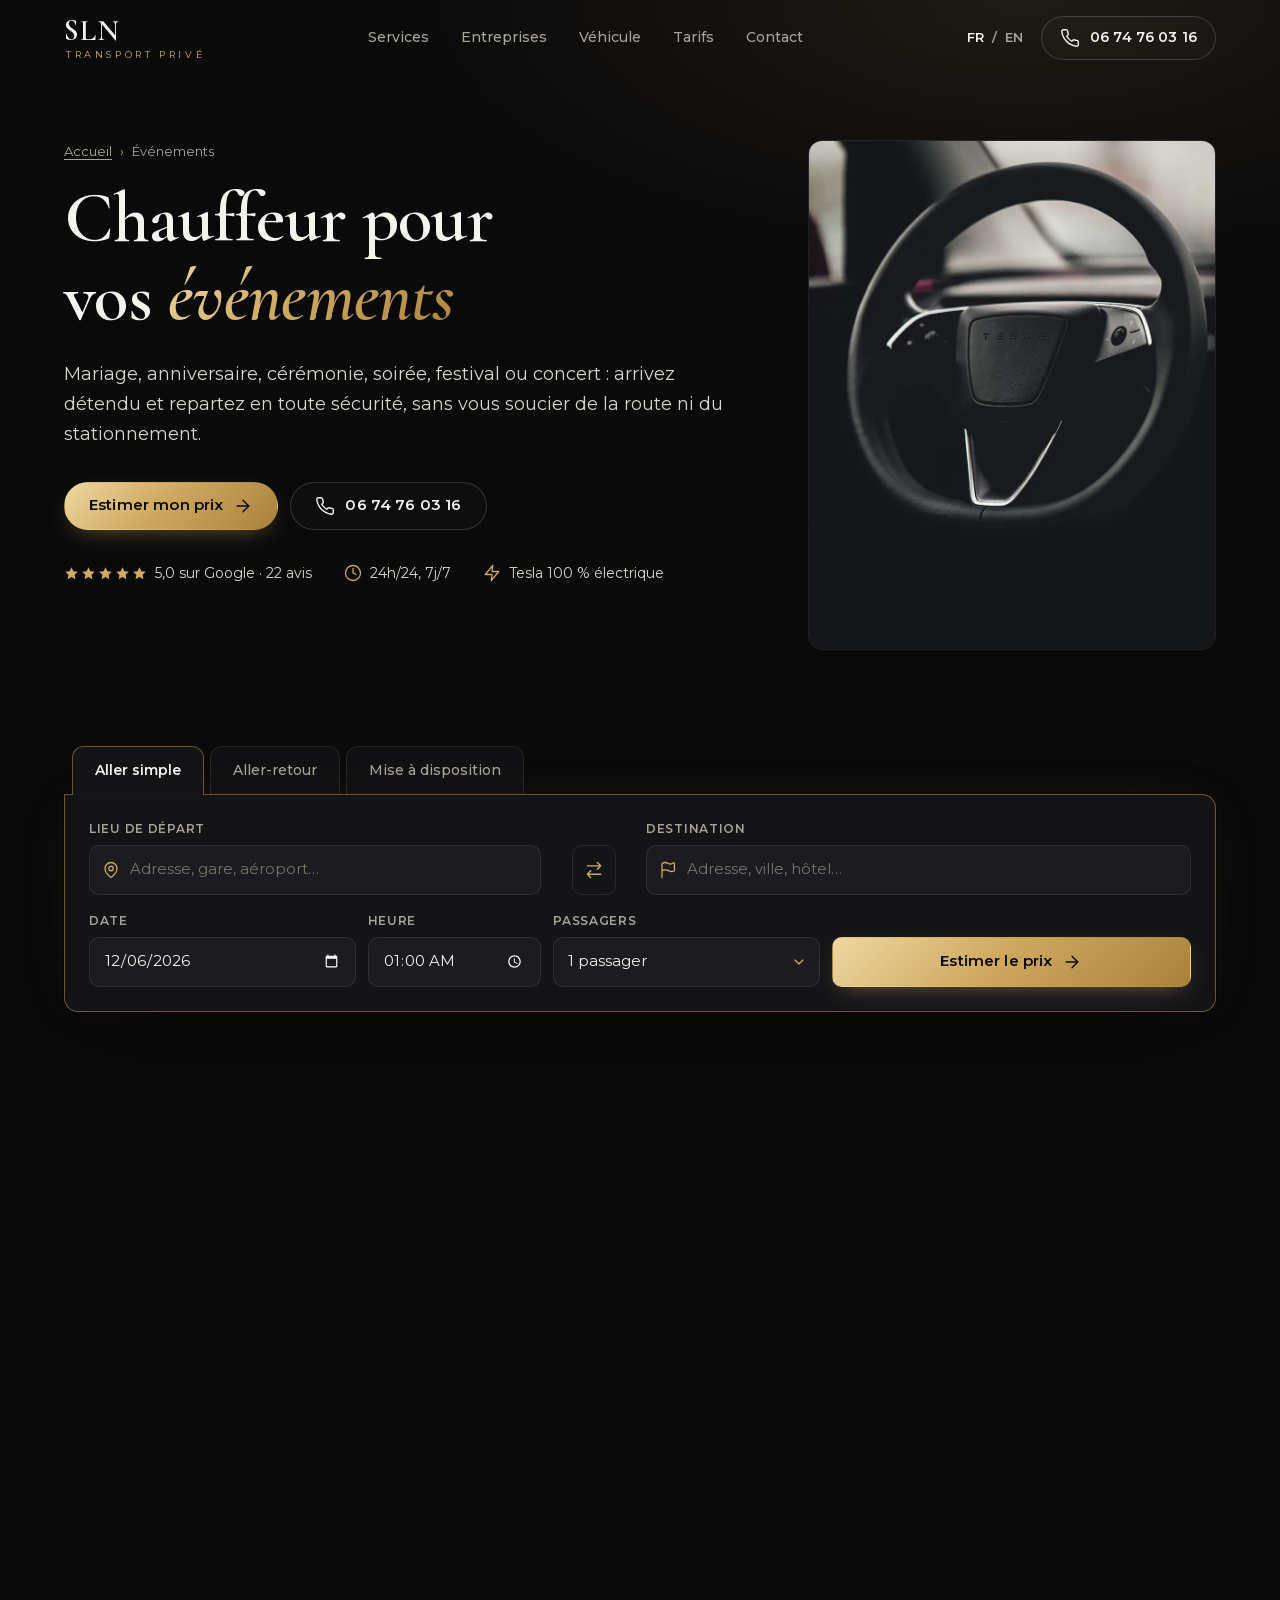
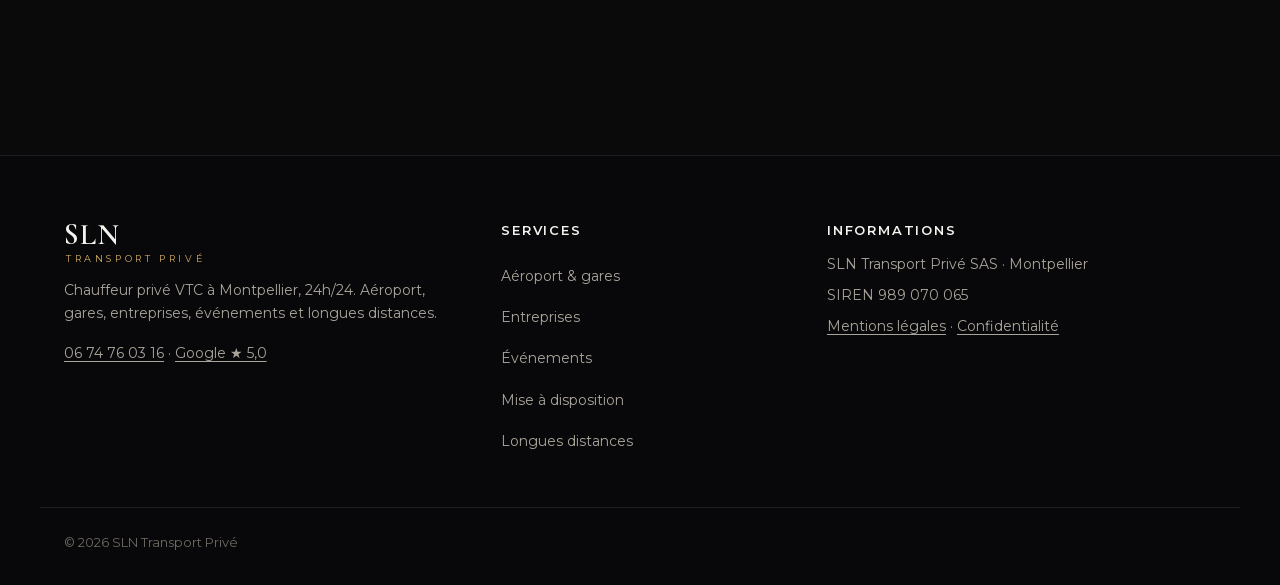
==== commit 903a3c8b: "Sécurité : politique CSP stricte, referrer policy, suppression des styles inline Co-Authored-By: Cla" ====
--- a/chauffeur-mariage-evenement-montpellier/index.html
+++ b/chauffeur-mariage-evenement-montpellier/index.html
@@ -3,19 +3,21 @@
 <head>
 <meta charset="utf-8">
 <meta name="viewport" content="width=device-width, initial-scale=1">
+<meta http-equiv="Content-Security-Policy" content="default-src 'self'; script-src 'self'; style-src 'self'; img-src 'self' data:; font-src 'self'; connect-src 'self' https://data.geopf.fr https://router.project-osrm.org https://api.web3forms.com; form-action 'self' https://api.web3forms.com; base-uri 'self'; object-src 'none'; upgrade-insecure-requests">
+<meta name="referrer" content="strict-origin-when-cross-origin">
 <title>Chauffeur VTC mariage &amp; événements à Montpellier | SLN Transport Privé</title>
 <meta name="description" content="Chauffeur privé pour mariages, anniversaires, cérémonies, festivals et concerts à Montpellier. Tesla électrique, service soigné, devis sur mesure.">
 <meta name="theme-color" content="#0A0A0B">
 <!-- Brouillon en validation : DRAFT = False dans tools/build.py au lancement -->
 <meta name="robots" content="noindex, nofollow">
-<link rel="canonical" href="https://filbertnkiere.github.io/sln-transport-prive/chauffeur-mariage-evenement-montpellier/">
+<link rel="canonical" href="https://slnchauffeurprive.com/chauffeur-mariage-evenement-montpellier/">
 <meta property="og:type" content="website">
 <meta property="og:site_name" content="SLN Transport Privé">
 <meta property="og:locale" content="fr_FR">
 <meta property="og:title" content="Chauffeur VTC mariage &amp; événements à Montpellier | SLN Transport Privé">
 <meta property="og:description" content="Chauffeur privé pour mariages, anniversaires, cérémonies, festivals et concerts à Montpellier. Tesla électrique, service soigné, devis sur mesure.">
-<meta property="og:url" content="https://filbertnkiere.github.io/sln-transport-prive/chauffeur-mariage-evenement-montpellier/">
-<meta property="og:image" content="https://filbertnkiere.github.io/sln-transport-prive/img/og-image.jpg">
+<meta property="og:url" content="https://slnchauffeurprive.com/chauffeur-mariage-evenement-montpellier/">
+<meta property="og:image" content="https://slnchauffeurprive.com/img/og-image.jpg">
 <meta property="og:image:width" content="1200">
 <meta property="og:image:height" content="630">
 <meta property="og:image:alt" content="SLN Transport Privé, chauffeur privé VTC à Montpellier">
@@ -34,14 +36,14 @@
  "@graph": [
   {
    "@type": "LocalBusiness",
-   "@id": "https://filbertnkiere.github.io/sln-transport-prive/#business",
+   "@id": "https://slnchauffeurprive.com/#business",
    "name": "SLN Transport Privé",
    "legalName": "SLN Transport Privé SAS",
    "description": "Chauffeur privé VTC à Montpellier, disponible 24h/24 : transferts aéroport et gares, déplacements professionnels, événements, mise à disposition et longues distances en Tesla Model Y 100 % électrique.",
-   "url": "https://filbertnkiere.github.io/sln-transport-prive/",
+   "url": "https://slnchauffeurprive.com/",
    "telephone": "+33674760316",
-   "image": "https://filbertnkiere.github.io/sln-transport-prive/img/og-image.jpg",
-   "logo": "https://filbertnkiere.github.io/sln-transport-prive/img/icon-512.png",
+   "image": "https://slnchauffeurprive.com/img/og-image.jpg",
+   "logo": "https://slnchauffeurprive.com/img/icon-512.png",
    "priceRange": "€€",
    "currenciesAccepted": "EUR",
    "paymentAccepted": "Carte bancaire",
@@ -129,13 +131,13 @@
   },
   {
    "@type": "Service",
-   "@id": "https://filbertnkiere.github.io/sln-transport-prive/chauffeur-mariage-evenement-montpellier/#service",
+   "@id": "https://slnchauffeurprive.com/chauffeur-mariage-evenement-montpellier/#service",
    "name": "Chauffeur pour mariages et événements",
    "serviceType": "Chauffeur pour mariages et événements",
    "description": "Chauffeur privé pour mariages, anniversaires, cérémonies, festivals et concerts à Montpellier. Tesla électrique, service soigné, devis sur mesure.",
-   "url": "https://filbertnkiere.github.io/sln-transport-prive/chauffeur-mariage-evenement-montpellier/",
+   "url": "https://slnchauffeurprive.com/chauffeur-mariage-evenement-montpellier/",
    "provider": {
-    "@id": "https://filbertnkiere.github.io/sln-transport-prive/#business"
+    "@id": "https://slnchauffeurprive.com/#business"
    },
    "areaServed": [
     {
@@ -191,13 +193,13 @@
      "@type": "ListItem",
      "position": 1,
      "name": "Accueil",
-     "item": "https://filbertnkiere.github.io/sln-transport-prive/"
+     "item": "https://slnchauffeurprive.com/"
     },
     {
      "@type": "ListItem",
      "position": 2,
      "name": "Événements",
-     "item": "https://filbertnkiere.github.io/sln-transport-prive/chauffeur-mariage-evenement-montpellier/"
+     "item": "https://slnchauffeurprive.com/chauffeur-mariage-evenement-montpellier/"
     }
    ]
   },
@@ -237,7 +239,7 @@
 <body>
 
 <!-- Icônes (tracé Lucide, licence ISC) -->
-<svg width="0" height="0" style="position:absolute" aria-hidden="true">
+<svg class="sprite" width="0" height="0" aria-hidden="true">
   <defs>
     <symbol id="i-plane" viewBox="0 0 24 24"><path d="M17.8 19.2 16 11l3.5-3.5C21 6 21.5 4 21 3c-1-.5-3 0-4.5 1.5L13 8 4.8 6.2c-.5-.1-.9.1-1.1.5l-.3.5c-.2.5-.1 1 .3 1.3L9 12l-2 3H4l-1 1 3 2 2 3 1-1v-3l3-2 3.5 5.3c.3.4.8.5 1.3.3l.5-.2c.4-.3.6-.7.5-1.2z"/></symbol>
     <symbol id="i-train" viewBox="0 0 24 24"><rect x="5" y="3" width="14" height="14" rx="3"/><path d="M5 11h14M12 3v8M8 21l2-4M16 21l-2-4"/><circle cx="9" cy="14" r=".6"/><circle cx="15" cy="14" r=".6"/></symbol>
--- a/css/style.css
+++ b/css/style.css
@@ -61,6 +61,7 @@
 button { cursor: pointer; }
 :focus-visible { outline: 2px solid var(--focus); outline-offset: 3px; border-radius: 6px; }
 [hidden] { display: none !important; }
+.sprite { position: absolute; width: 0; height: 0; overflow: hidden; }
 .sr-only { position: absolute; width: 1px; height: 1px; overflow: hidden; clip: rect(0 0 0 0); white-space: nowrap; }
 .skip { position: absolute; left: 16px; top: -60px; z-index: 100; background: var(--gold); color: var(--on-gold); padding: 10px 16px; border-radius: 8px; font-weight: 600; }
 .skip:focus { top: 12px; }
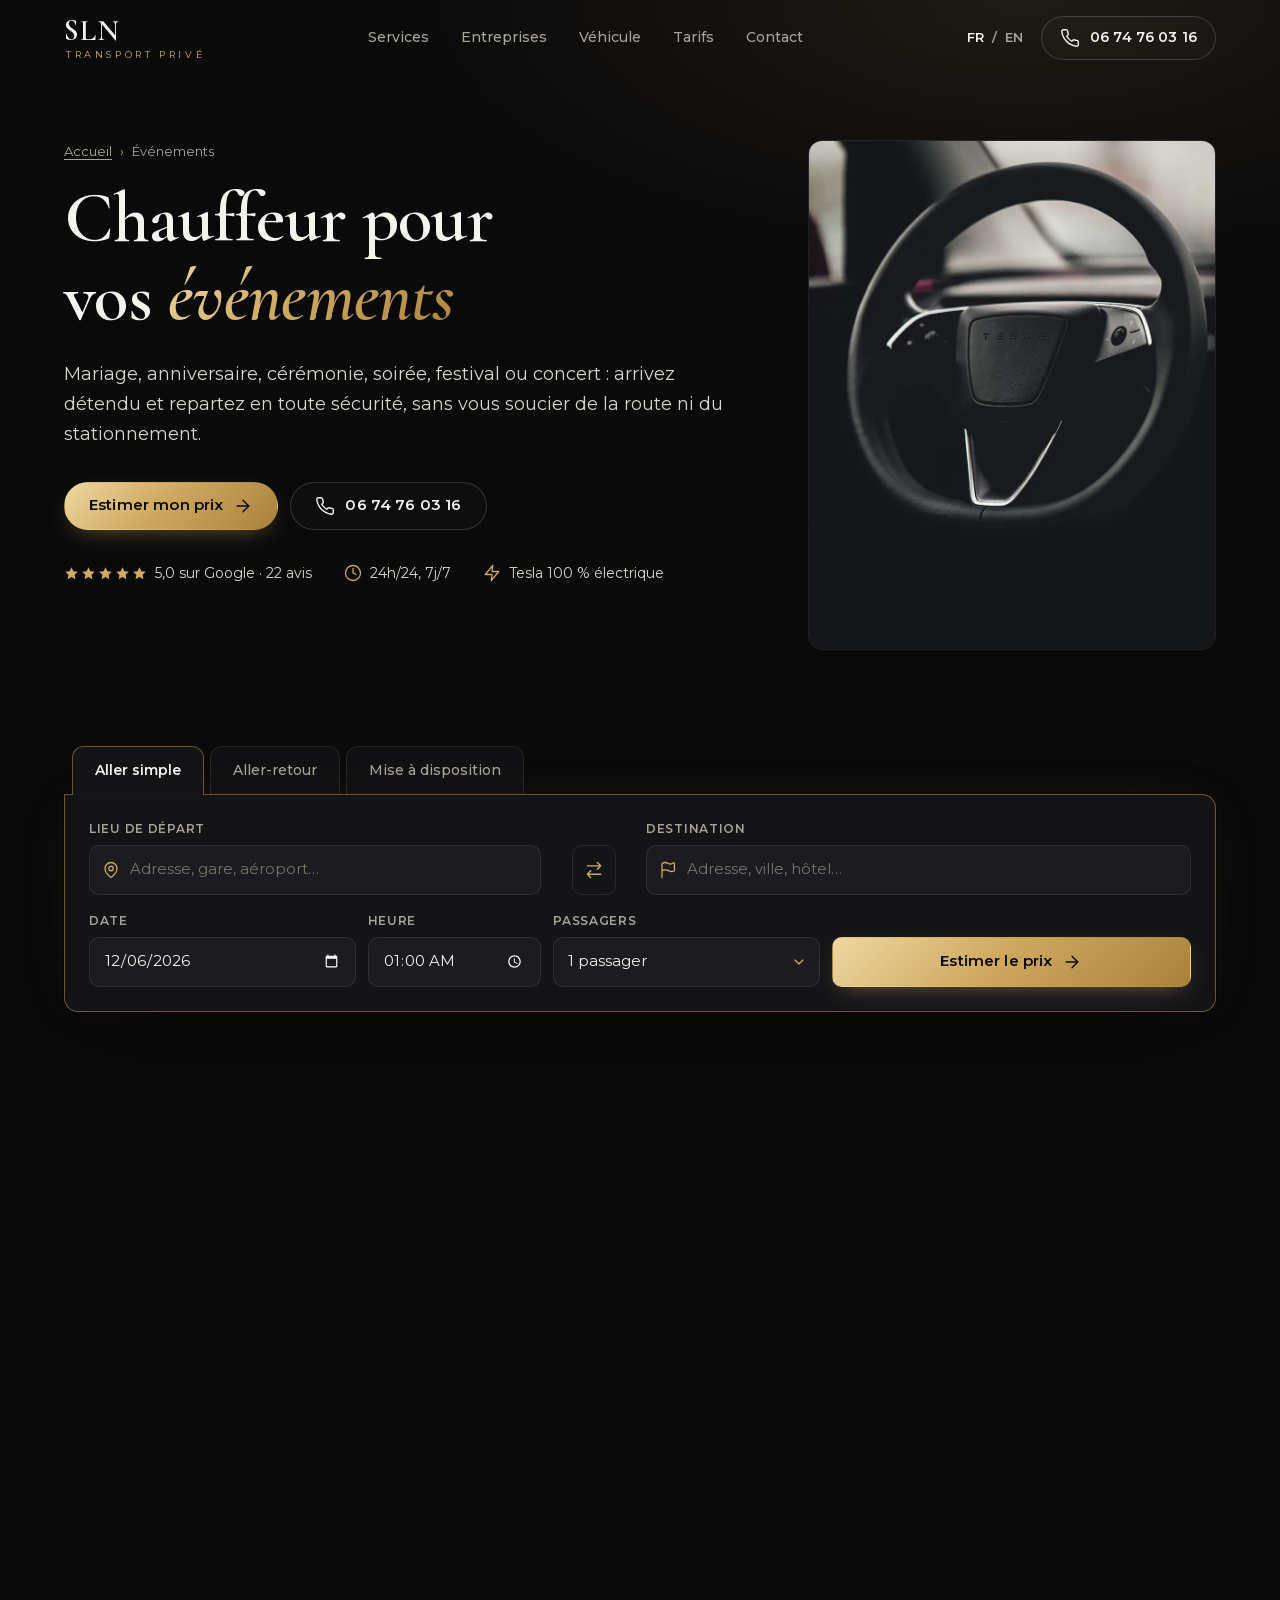
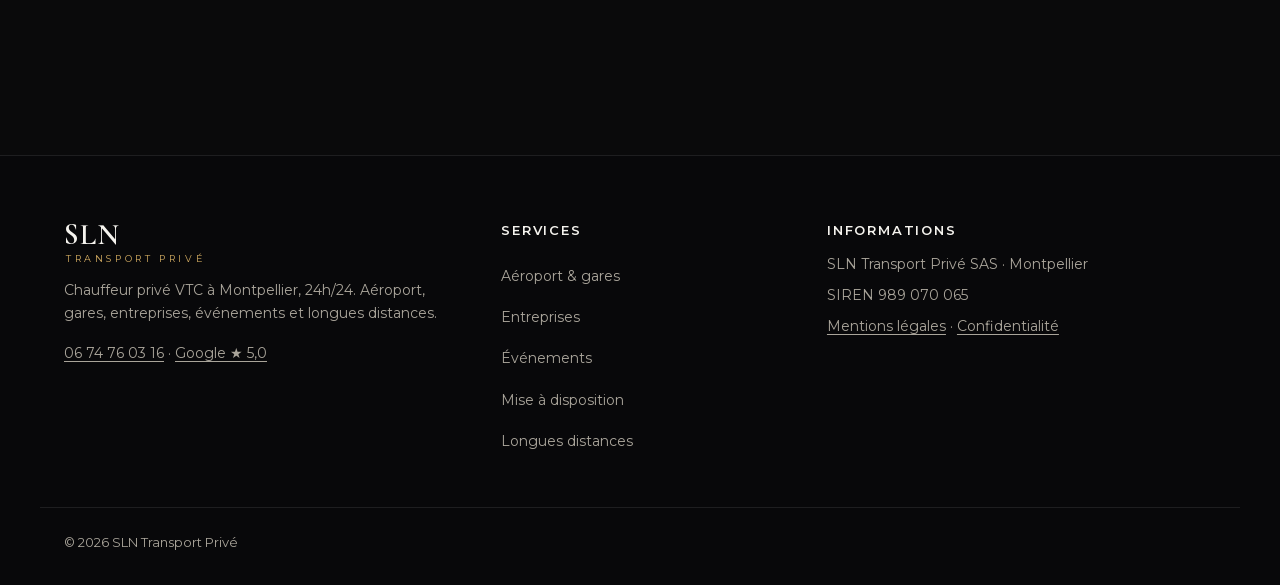
==== commit 2cf5c434: "SEO technique : titres raccourcis, polices de secours calibrées (CLS 0), contraste, rôle ARIA, image" ====
--- a/chauffeur-mariage-evenement-montpellier/index.html
+++ b/chauffeur-mariage-evenement-montpellier/index.html
@@ -5,7 +5,7 @@
 <meta name="viewport" content="width=device-width, initial-scale=1">
 <meta http-equiv="Content-Security-Policy" content="default-src 'self'; script-src 'self'; style-src 'self'; img-src 'self' data:; font-src 'self'; connect-src 'self' https://data.geopf.fr https://router.project-osrm.org https://api.web3forms.com; form-action 'self' https://api.web3forms.com; base-uri 'self'; object-src 'none'; upgrade-insecure-requests">
 <meta name="referrer" content="strict-origin-when-cross-origin">
-<title>Chauffeur VTC mariage &amp; événements à Montpellier | SLN Transport Privé</title>
+<title>Chauffeur mariage &amp; événements Montpellier | SLN</title>
 <meta name="description" content="Chauffeur privé pour mariages, anniversaires, cérémonies, festivals et concerts à Montpellier. Tesla électrique, service soigné, devis sur mesure.">
 <meta name="theme-color" content="#0A0A0B">
 <!-- Brouillon en validation : DRAFT = False dans tools/build.py au lancement -->
@@ -14,7 +14,7 @@
 <meta property="og:type" content="website">
 <meta property="og:site_name" content="SLN Transport Privé">
 <meta property="og:locale" content="fr_FR">
-<meta property="og:title" content="Chauffeur VTC mariage &amp; événements à Montpellier | SLN Transport Privé">
+<meta property="og:title" content="Chauffeur mariage &amp; événements Montpellier | SLN">
 <meta property="og:description" content="Chauffeur privé pour mariages, anniversaires, cérémonies, festivals et concerts à Montpellier. Tesla électrique, service soigné, devis sur mesure.">
 <meta property="og:url" content="https://slnchauffeurprive.com/chauffeur-mariage-evenement-montpellier/">
 <meta property="og:image" content="https://slnchauffeurprive.com/img/og-image.jpg">
@@ -28,7 +28,6 @@
 <link rel="manifest" href="../site.webmanifest">
 <link rel="preload" href="../fonts/Montserrat-latin.woff2" as="font" type="font/woff2" crossorigin>
 <link rel="preload" href="../fonts/CormorantGaramond-latin.woff2" as="font" type="font/woff2" crossorigin>
-<link rel="stylesheet" href="../css/fonts.css">
 <link rel="stylesheet" href="../css/style.css">
 <script type="application/ld+json">
 {
@@ -326,12 +325,13 @@
   <div class="container booking-wrap" id="reserver">
     <div class="booking">
       <div class="booking-tabs" role="tablist" aria-label="Type de trajet">
-        <button role="tab" type="button" id="tab-simple" aria-selected="true" aria-controls="booking-form" data-mode="simple">Aller simple</button>
-        <button role="tab" type="button" id="tab-retour" aria-selected="false" aria-controls="booking-form" data-mode="retour" tabindex="-1">Aller-retour</button>
-        <button role="tab" type="button" id="tab-dispo" aria-selected="false" aria-controls="booking-form" data-mode="dispo" tabindex="-1">Mise à disposition</button>
+        <button role="tab" type="button" id="tab-simple" aria-selected="true" aria-controls="booking-tabpanel" data-mode="simple">Aller simple</button>
+        <button role="tab" type="button" id="tab-retour" aria-selected="false" aria-controls="booking-tabpanel" data-mode="retour" tabindex="-1">Aller-retour</button>
+        <button role="tab" type="button" id="tab-dispo" aria-selected="false" aria-controls="booking-tabpanel" data-mode="dispo" tabindex="-1">Mise à disposition</button>
       </div>
 
-      <form class="booking-panel" id="booking-form" role="tabpanel" aria-labelledby="tab-simple" novalidate>
+      <div id="booking-tabpanel" role="tabpanel" aria-labelledby="tab-simple">
+      <form class="booking-panel" id="booking-form" novalidate>
         <div class="b-grid">
           <div class="field field-addr">
             <label for="from">Lieu de départ</label>
@@ -417,6 +417,7 @@
           <p class="r-note" id="r-note">Estimation indicative TTC. Le prix définitif vous est confirmé avant la course.</p>
         </div>
       </form>
+      </div>
     </div>
   </div>
 </section>
--- a/css/style.css
+++ b/css/style.css
@@ -3,6 +3,18 @@
    Direction : Dark (OLED) premium · noir profond + doré champagne
    Typo : Cormorant Garamond (titres) + Montserrat (texte)
    ========================================================= */
+
+/* Polices auto-hébergées (Google Fonts, licence OFL) — fichiers variables */
+@font-face { font-family: 'Cormorant Garamond'; font-style: italic; font-weight: 500 600; font-display: swap; src: url('../fonts/CormorantGaramond-italic-latin-ext.woff2') format('woff2'); unicode-range: U+0100-02BA, U+02BD-02C5, U+02C7-02CC, U+02CE-02D7, U+02DD-02FF, U+0304, U+0308, U+0329, U+1D00-1DBF, U+1E00-1E9F, U+1EF2-1EFF, U+2020, U+20A0-20AB, U+20AD-20C4, U+2113, U+2C60-2C7F, U+A720-A7FF; }
+@font-face { font-family: 'Cormorant Garamond'; font-style: italic; font-weight: 500 600; font-display: swap; src: url('../fonts/CormorantGaramond-italic-latin.woff2') format('woff2'); unicode-range: U+0000-00FF, U+0131, U+0152-0153, U+02BB-02BC, U+02C6, U+02DA, U+02DC, U+0304, U+0308, U+0329, U+2000-206F, U+20AC, U+2122, U+2191, U+2193, U+2212, U+2215, U+FEFF, U+FFFD; }
+@font-face { font-family: 'Cormorant Garamond'; font-style: normal; font-weight: 500 600; font-display: swap; src: url('../fonts/CormorantGaramond-latin-ext.woff2') format('woff2'); unicode-range: U+0100-02BA, U+02BD-02C5, U+02C7-02CC, U+02CE-02D7, U+02DD-02FF, U+0304, U+0308, U+0329, U+1D00-1DBF, U+1E00-1E9F, U+1EF2-1EFF, U+2020, U+20A0-20AB, U+20AD-20C4, U+2113, U+2C60-2C7F, U+A720-A7FF; }
+@font-face { font-family: 'Cormorant Garamond'; font-style: normal; font-weight: 500 600; font-display: swap; src: url('../fonts/CormorantGaramond-latin.woff2') format('woff2'); unicode-range: U+0000-00FF, U+0131, U+0152-0153, U+02BB-02BC, U+02C6, U+02DA, U+02DC, U+0304, U+0308, U+0329, U+2000-206F, U+20AC, U+2122, U+2191, U+2193, U+2212, U+2215, U+FEFF, U+FFFD; }
+@font-face { font-family: 'Montserrat'; font-style: normal; font-weight: 400 600; font-display: swap; src: url('../fonts/Montserrat-latin-ext.woff2') format('woff2'); unicode-range: U+0100-02BA, U+02BD-02C5, U+02C7-02CC, U+02CE-02D7, U+02DD-02FF, U+0304, U+0308, U+0329, U+1D00-1DBF, U+1E00-1E9F, U+1EF2-1EFF, U+2020, U+20A0-20AB, U+20AD-20C4, U+2113, U+2C60-2C7F, U+A720-A7FF; }
+@font-face { font-family: 'Montserrat'; font-style: normal; font-weight: 400 600; font-display: swap; src: url('../fonts/Montserrat-latin.woff2') format('woff2'); unicode-range: U+0000-00FF, U+0131, U+0152-0153, U+02BB-02BC, U+02C6, U+02DA, U+02DC, U+0304, U+0308, U+0329, U+2000-206F, U+20AC, U+2122, U+2191, U+2193, U+2212, U+2215, U+FEFF, U+FFFD; }
+/* Polices de secours calibrées (évitent le décalage de mise en page au chargement) */
+@font-face { font-family: "Montserrat Fallback"; src: local("Arial"), local("ArialMT"); size-adjust: 108.8%; ascent-override: 89%; descent-override: 23.1%; line-gap-override: 0%; }
+@font-face { font-family: "Cormorant Fallback"; src: local("Georgia"); size-adjust: 87.8%; ascent-override: 105.2%; descent-override: 32.7%; line-gap-override: 0%; }
+@font-face { font-family: "Cormorant Fallback"; font-style: italic; src: local("Georgia Italic"), local("Georgia-Italic"); size-adjust: 77.1%; ascent-override: 119.9%; descent-override: 37.2%; line-gap-override: 0%; }
 
 :root {
   /* Couleurs (tokens sémantiques) */
@@ -23,8 +35,8 @@
   --focus: #E9CF95;
 
   /* Typo */
-  --font-display: "Cormorant Garamond", Georgia, serif;
-  --font-body: "Montserrat", system-ui, -apple-system, sans-serif;
+  --font-display: "Cormorant Garamond", "Cormorant Fallback", Georgia, serif;
+  --font-body: "Montserrat", "Montserrat Fallback", Arial, sans-serif;
 
   /* Espacements (densité spacieuse) */
   --s-1: 4px; --s-2: 8px; --s-3: 12px; --s-4: 16px; --s-5: 24px;
@@ -397,7 +409,7 @@
 .site-footer nav a:hover, .footer-legal a:hover { color: var(--gold-light); }
 .footer-legal p { margin: 0 0 8px; }
 .footer-legal a { text-decoration: underline; text-underline-offset: 3px; }
-.site-footer .copyright { color: #6E6A62; font-size: 13px; margin: var(--s-7) auto 0; padding-top: var(--s-5); border-top: 1px solid var(--border); }
+.site-footer .copyright { color: var(--muted); font-size: 13px; margin: var(--s-7) auto 0; padding-top: var(--s-5); border-top: 1px solid var(--border); }
 
 /* Barre mobile */
 .mobile-bar { display: none; }
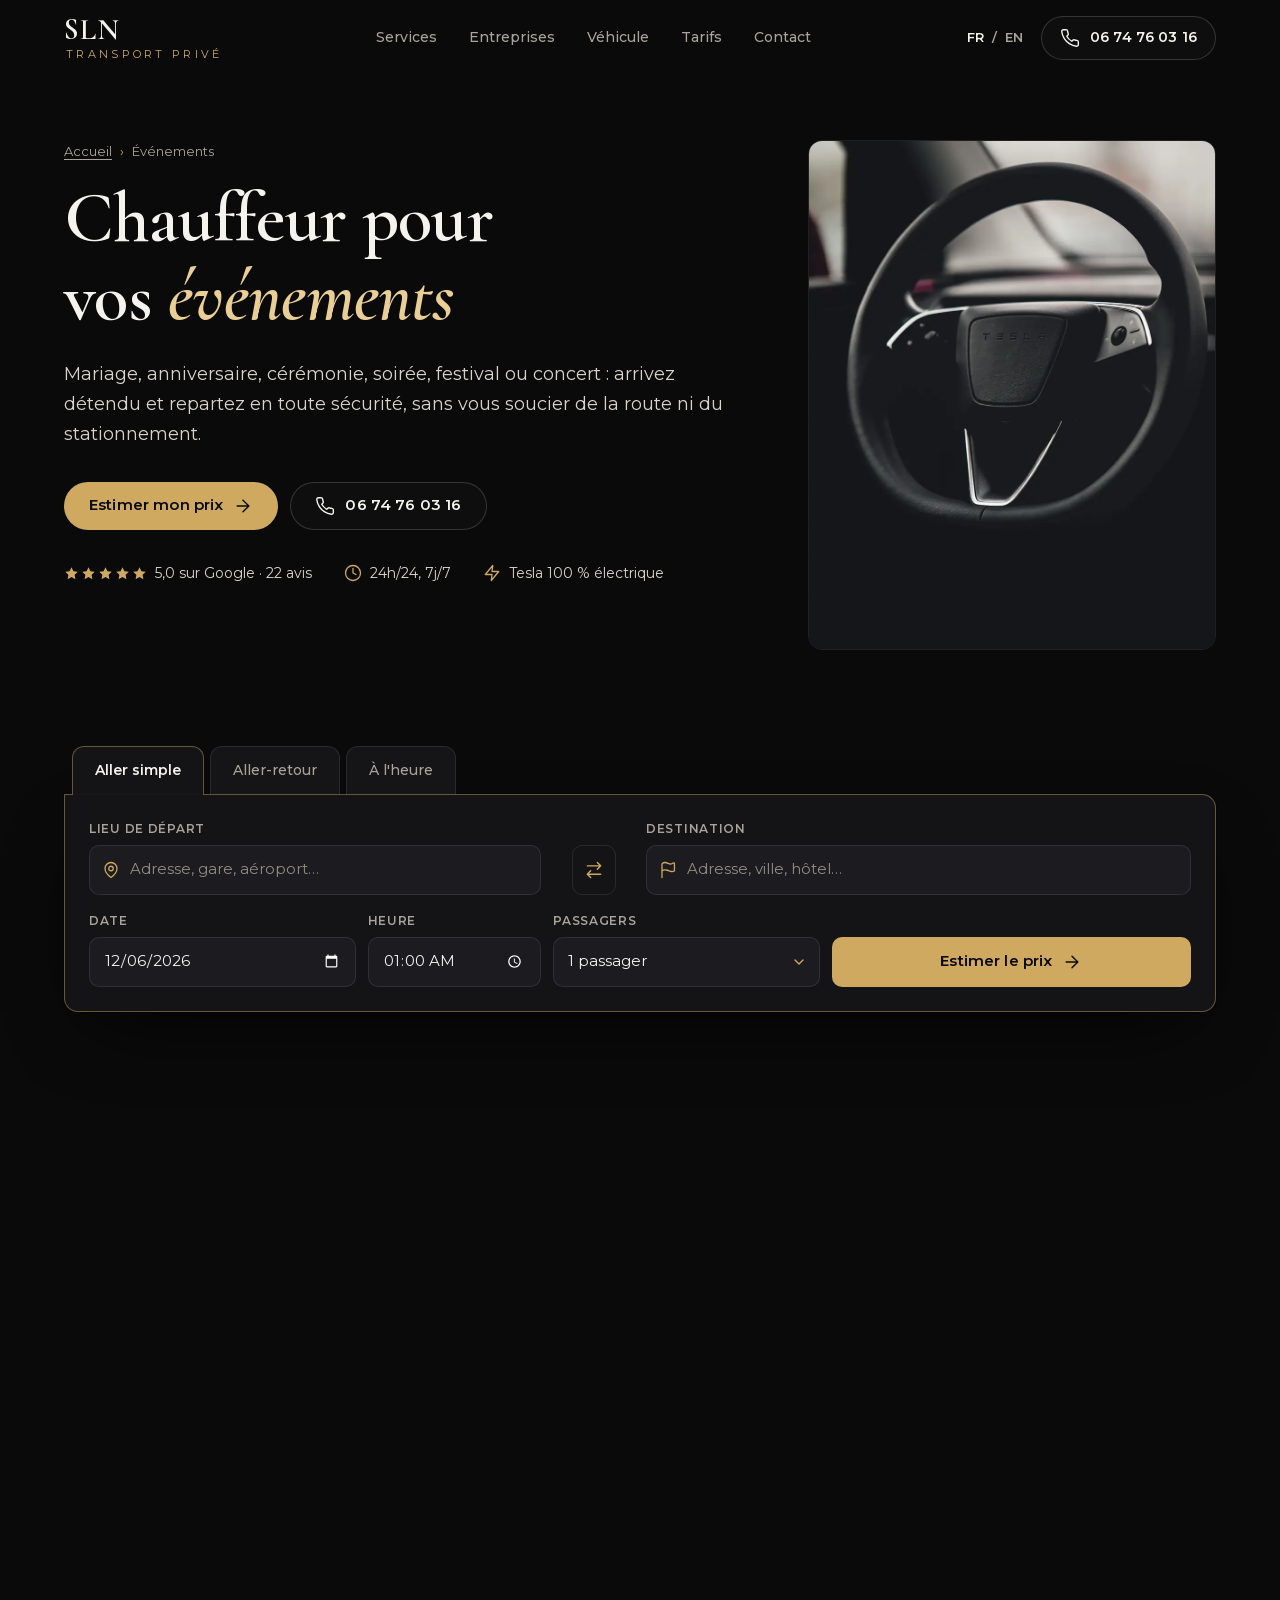
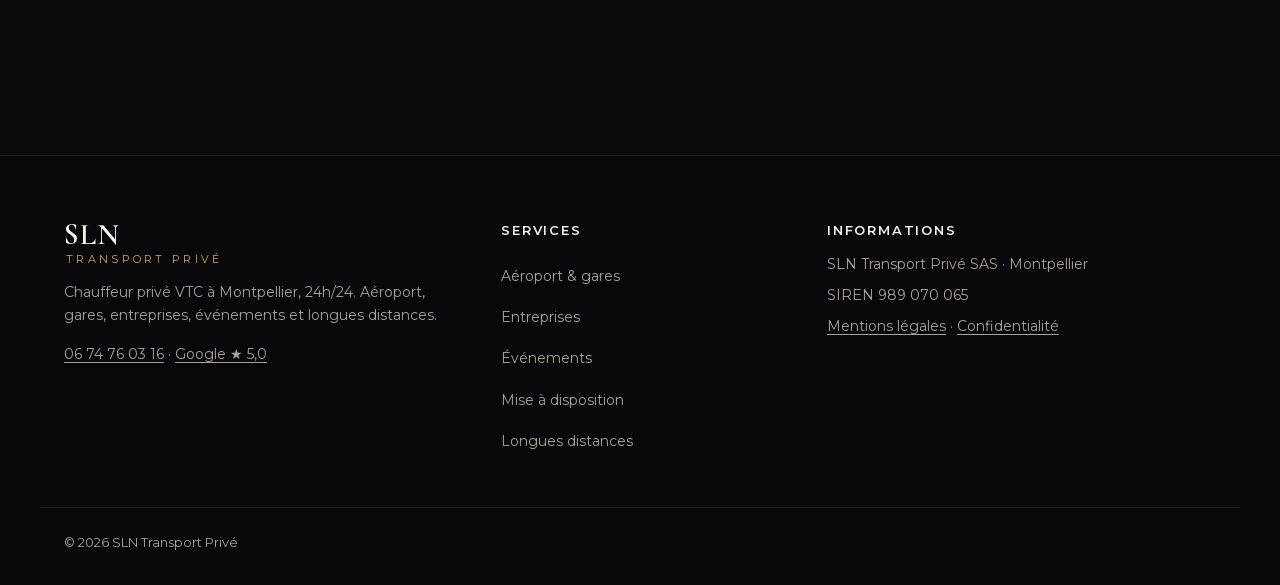
==== commit ad4b203b: "Polish : or uni et rare (fin des dégradés et halos), titres allégés, contrastes AA, validation des h" ====
--- a/chauffeur-mariage-evenement-montpellier/index.html
+++ b/chauffeur-mariage-evenement-montpellier/index.html
@@ -327,7 +327,7 @@
       <div class="booking-tabs" role="tablist" aria-label="Type de trajet">
         <button role="tab" type="button" id="tab-simple" aria-selected="true" aria-controls="booking-tabpanel" data-mode="simple">Aller simple</button>
         <button role="tab" type="button" id="tab-retour" aria-selected="false" aria-controls="booking-tabpanel" data-mode="retour" tabindex="-1">Aller-retour</button>
-        <button role="tab" type="button" id="tab-dispo" aria-selected="false" aria-controls="booking-tabpanel" data-mode="dispo" tabindex="-1">Mise à disposition</button>
+        <button role="tab" type="button" id="tab-dispo" aria-selected="false" aria-controls="booking-tabpanel" data-mode="dispo" tabindex="-1">À l'heure</button>
       </div>
 
       <div id="booking-tabpanel" role="tabpanel" aria-labelledby="tab-simple">
@@ -406,6 +406,7 @@
           <div class="r-price">
             <span class="r-label">Estimation</span>
             <strong id="r-amount">—</strong>
+            <span class="r-route" id="r-route"></span>
             <span class="r-meta" id="r-meta"></span>
           </div>
           <div class="r-actions">
@@ -413,8 +414,9 @@
               <svg class="ic" aria-hidden="true"><use href="#i-chat"/></svg>Réserver sur WhatsApp
             </a>
             <a class="btn btn-outline" id="r-form" href="../#contact">Envoyer une demande</a>
-          </div>
-          <p class="r-note" id="r-note">Estimation indicative TTC. Le prix définitif vous est confirmé avant la course.</p>
+            <a class="btn btn-outline js-tel" href="tel:+33674760316"><svg class="ic" aria-hidden="true"><use href="#i-phone"/></svg>Appeler</a>
+          </div>
+          <p class="r-note" id="r-note">Estimation TTC calculée sur la distance par la route. Le chauffeur vous répond personnellement pour confirmer la course et son prix.</p>
         </div>
       </form>
       </div>
@@ -430,7 +432,7 @@
 
 <section class="section section-alt" aria-labelledby="faq-title">
   <div class="container faq-wrap">
-    <header class="section-head reveal"><p class="eyebrow">Questions fréquentes</p><h2 id="faq-title">Bon à savoir</h2></header>
+    <header class="section-head reveal"><h2 id="faq-title">Questions fréquentes</h2></header>
     <div class="faq reveal">
 <details><summary>Combien coûte un chauffeur pour un mariage ?</summary><p>Cela dépend du programme. Pour quelques trajets, le calculateur donne une estimation ; pour une journée, comptez la mise à disposition (à partir de 60 € de l'heure, 430 € la journée de 8 h). Un devis précis vous est envoyé.</p></details>
 <details><summary>Faut-il réserver longtemps à l'avance ?</summary><p>Pour un mariage ou un grand événement, il est conseillé de réserver dès que la date est fixée.</p></details>
@@ -441,7 +443,7 @@
 
 <section class="section" aria-labelledby="related-title">
   <div class="container">
-    <header class="section-head reveal"><p class="eyebrow">Nos autres services</p><h2 id="related-title">Un chauffeur pour <em class="gold">chaque déplacement</em></h2></header>
+    <header class="section-head reveal"><p class="eyebrow">Nos autres services</p><h2 id="related-title">Un chauffeur pour chaque déplacement</h2></header>
     <div class="related reveal"><a class="related-card" href="../vtc-aeroport-gare-montpellier/"><span>Aéroport & gares</span><svg class="ic" aria-hidden="true"><use href="#i-arrow"/></svg></a><a class="related-card" href="../chauffeur-prive-entreprise-montpellier/"><span>Entreprises</span><svg class="ic" aria-hidden="true"><use href="#i-arrow"/></svg></a><a class="related-card" href="../chauffeur-mise-a-disposition-montpellier/"><span>Mise à disposition</span><svg class="ic" aria-hidden="true"><use href="#i-arrow"/></svg></a><a class="related-card" href="../vtc-longue-distance-montpellier/"><span>Longues distances</span><svg class="ic" aria-hidden="true"><use href="#i-arrow"/></svg></a></div>
     <div class="cta-band reveal">
       <div><h2>Une question, un devis ?</h2><p>Disponible 24h/24, 7j/7 : appel, SMS, WhatsApp ou formulaire.</p></div>
--- a/css/style.css
+++ b/css/style.css
@@ -29,7 +29,6 @@
   --gold: #CFA960;
   --gold-light: #E9CF95;
   --gold-dark: #A9813C;
-  --gold-grad: linear-gradient(135deg, #EED7A1 0%, #CFA960 45%, #A9813C 100%);
   --on-gold: #0A0A0B;
   --danger: #F08A7E;
   --focus: #E9CF95;
@@ -67,7 +66,7 @@
 p { margin: 0 0 var(--s-4); }
 h1, h2, h3 { margin: 0; font-weight: 600; line-height: 1.1; }
 h1, h2 { font-family: var(--font-display); letter-spacing: -0.01em; text-wrap: balance; }
-.trust-grid strong, .price-card strong, .r-price strong, .rating-big strong, .specs b { font-variant-numeric: lining-nums; font-feature-settings: "lnum" 1; }
+.price-card strong, .r-price strong, .rating-big strong, .specs b { font-variant-numeric: lining-nums; font-feature-settings: "lnum" 1; }
 h3 { font-size: 1.125rem; font-weight: 600; letter-spacing: 0.01em; }
 button, input, select, textarea { font: inherit; color: inherit; }
 button { cursor: pointer; }
@@ -81,14 +80,7 @@
 .container { width: 100%; max-width: var(--container); margin: 0 auto; padding: 0 24px; }
 .ic { width: 20px; height: 20px; flex: none; fill: none; stroke: currentColor; stroke-width: 1.7; stroke-linecap: round; stroke-linejoin: round; }
 
-.gold {
-  font-style: italic;
-  background: var(--gold-grad);
-  -webkit-background-clip: text;
-  background-clip: text;
-  color: transparent;
-  padding-right: .06em;
-}
+.gold { font-style: italic; color: var(--gold-light); }
 .eyebrow {
   font-size: 12px;
   font-weight: 600;
@@ -108,8 +100,8 @@
   white-space: nowrap;
 }
 .btn:active { transform: translateY(1px) scale(.99); }
-.btn-gold { background: var(--gold-grad); color: var(--on-gold); box-shadow: 0 8px 24px -10px rgba(207, 169, 96, .55); }
-.btn-gold:hover { box-shadow: 0 12px 30px -8px rgba(207, 169, 96, .7); transform: translateY(-1px); }
+.btn-gold { background: var(--gold); color: var(--on-gold); }
+.btn-gold:hover { background: var(--gold-light); }
 .btn-outline { border-color: var(--border-strong); color: var(--text); background: rgba(255,255,255,.02); }
 .btn-outline:hover { border-color: var(--gold); color: var(--gold-light); }
 .btn-sm { min-height: 44px; padding: 0 18px; font-size: 14px; }
@@ -129,7 +121,7 @@
 .header-inner { height: 100%; display: flex; align-items: center; justify-content: space-between; gap: var(--s-5); }
 .brand { display: inline-flex; flex-direction: column; line-height: 1; gap: 4px; }
 .brand-mark { font-family: var(--font-display); font-weight: 600; font-size: 30px; letter-spacing: .04em; }
-.brand-sub { font-size: 9.5px; letter-spacing: .38em; text-transform: uppercase; color: var(--gold); padding-left: 2px; }
+.brand-sub { font-size: 11px; letter-spacing: .3em; text-transform: uppercase; color: var(--gold); padding-left: 2px; }
 .main-nav { display: flex; gap: var(--s-6); }
 .main-nav a { font-size: 14px; font-weight: 500; color: var(--muted); padding: 10px 0; position: relative; transition: color .2s; }
 .main-nav a::after { content: ""; position: absolute; left: 0; right: 0; bottom: 4px; height: 1px; background: var(--gold); transform: scaleX(0); transition: transform .25s var(--ease); }
@@ -154,7 +146,7 @@
 }
 @media (max-width: 900px) {
   .hero-media { background-image:
-    linear-gradient(180deg, rgba(10,10,11,.6) 0%, rgba(10,10,11,.5) 40%, rgba(10,10,11,.95) 85%, var(--bg) 100%),
+    linear-gradient(180deg, rgba(10,10,11,.62) 0%, rgba(10,10,11,.72) 40%, rgba(10,10,11,.95) 80%, var(--bg) 100%),
     url("../img/hero-mobile.webp");
     background-size: auto, cover; background-repeat: no-repeat; background-position: 0 0, 65% 40%; }
 }
@@ -176,8 +168,7 @@
   min-height: 48px; padding: 0 22px;
   border: 1px solid var(--border); border-bottom: none;
   border-radius: 12px 12px 0 0;
-  background: rgba(21, 21, 24, .7);
-  backdrop-filter: blur(10px); -webkit-backdrop-filter: blur(10px);
+  background: var(--surface);
   color: var(--muted); font-size: 14px; font-weight: 500;
   transition: color .2s, background-color .2s;
 }
@@ -189,7 +180,7 @@
   border: 1px solid rgba(207, 169, 96, .45);
   border-radius: 0 var(--radius) var(--radius) var(--radius);
   padding: var(--s-5) var(--s-5);
-  box-shadow: 0 30px 80px -30px rgba(0,0,0,.9), 0 0 0 1px rgba(0,0,0,.4), 0 0 60px -20px rgba(207,169,96,.18);
+  box-shadow: 0 30px 80px -30px rgba(0,0,0,.9), 0 0 0 1px rgba(0,0,0,.4);
 }
 .b-grid {
   display: grid;
@@ -227,7 +218,7 @@
 .field select { appearance: none; -webkit-appearance: none; padding-right: 36px;
   background-image: url("data:image/svg+xml,%3Csvg xmlns='http://www.w3.org/2000/svg' width='16' height='16' viewBox='0 0 24 24' fill='none' stroke='%23CFA960' stroke-width='2' stroke-linecap='round' stroke-linejoin='round'%3E%3Cpath d='m6 9 6 6 6-6'/%3E%3C/svg%3E");
   background-repeat: no-repeat; background-position: right 12px center; }
-.field input::placeholder, .field textarea::placeholder { color: #77736B; }
+.field input::placeholder, .field textarea::placeholder { color: #918C82; }
 .field input:hover, .field select:hover, .field textarea:hover { border-color: var(--border-strong); }
 .field input:focus, .field select:focus, .field textarea:focus { outline: none; border-color: var(--gold); background: #202024; }
 .field input[aria-invalid="true"], .field textarea[aria-invalid="true"] { border-color: var(--danger); }
@@ -264,19 +255,13 @@
 }
 .r-price { display: flex; flex-wrap: wrap; align-items: baseline; gap: 6px 16px; }
 .r-label { font-size: 12px; letter-spacing: .18em; text-transform: uppercase; color: var(--muted); font-weight: 600; width: 100%; }
-.r-price strong { white-space: nowrap; font-family: var(--font-display); font-size: clamp(40px, 5vw, 56px); line-height: 1; background: var(--gold-grad); -webkit-background-clip: text; background-clip: text; color: transparent; }
+.r-price strong { white-space: nowrap; font-family: var(--font-display); font-size: clamp(40px, 5vw, 56px); line-height: 1; color: var(--gold-light); }
+.r-route { width: 100%; color: var(--text); font-size: 15px; font-weight: 500; }
+.r-route:empty { display: none; }
 .r-meta { color: #D9D5CC; font-size: 14px; }
 .r-actions { display: flex; gap: var(--s-3); flex-wrap: wrap; }
 .r-note { grid-column: 1 / -1; margin: 0; color: var(--muted); font-size: 13px; }
 @keyframes fadeUp { from { opacity: 0; transform: translateY(8px); } to { opacity: 1; transform: none; } }
-
-/* ---------- Bandeau confiance ---------- */
-.trust { padding: var(--s-8) 0 var(--s-7); }
-.trust-grid { display: grid; grid-template-columns: repeat(4, 1fr); gap: var(--s-5); }
-.trust-grid > div { border-left: 1px solid var(--border); padding-left: var(--s-5); }
-.trust-grid strong { font-family: var(--font-display); font-size: 40px; font-weight: 600; line-height: 1; display: block; margin-bottom: 8px; }
-.trust-grid strong span { color: var(--gold); font-size: .6em; margin-left: 2px; }
-.trust-grid p { margin: 0; color: var(--muted); font-size: 14px; }
 
 /* ---------- Sections ---------- */
 .section { padding: var(--s-10) 0; }
@@ -292,7 +277,7 @@
   padding: var(--s-6); display: flex; flex-direction: column; gap: var(--s-3);
   transition: border-color .25s var(--ease), transform .25s var(--ease), background-color .25s;
 }
-.card:hover { border-color: rgba(207,169,96,.4); transform: translateY(-3px); background: #18181B; }
+.card:hover { border-color: rgba(207,169,96,.4); background: #18181B; }
 .service { grid-column: span 2; }
 .service:nth-child(4), .service:nth-child(5) { grid-column: span 3; }
 .card-ic { width: 40px; height: 40px; fill: none; stroke: var(--gold); stroke-width: 1.4; stroke-linecap: round; stroke-linejoin: round; margin-bottom: var(--s-3); }
@@ -307,14 +292,13 @@
 .split-text > p:not(.eyebrow) { color: var(--muted); font-size: 17px; }
 .checklist { list-style: none; padding: 0; margin: var(--s-5) 0 var(--s-6); display: grid; gap: var(--s-4); }
 .checklist li { display: flex; gap: 14px; align-items: flex-start; color: #D9D5CC; }
-.checklist .ic { color: var(--on-gold); background: var(--gold-grad); border-radius: 50%; padding: 4px; width: 24px; height: 24px; stroke-width: 2.4; margin-top: 1px; }
+.checklist .ic { color: var(--gold); width: 20px; height: 20px; stroke-width: 2.2; margin-top: 3px; }
 .checklist b { color: var(--text); font-weight: 600; }
 .split-cards { display: grid; gap: var(--s-4); }
 .mini { display: flex; gap: var(--s-4); align-items: flex-start; background: var(--surface); border: 1px solid var(--border); border-radius: var(--radius); padding: var(--s-5); }
 .mini .ic { width: 26px; height: 26px; color: var(--gold); stroke-width: 1.5; }
 .mini b { display: block; margin-bottom: 4px; font-weight: 600; }
 .mini span { color: var(--muted); font-size: 15px; }
-.split-cards .mini:nth-child(3) { margin-left: var(--s-7); }
 .pro-media, .faq-media { margin: 0; border-radius: var(--radius); overflow: hidden; border: 1px solid var(--border); }
 .pro-media { aspect-ratio: 4 / 3; }
 .faq-media { aspect-ratio: 4 / 5; margin-top: var(--s-7); max-width: 360px; }
@@ -345,14 +329,14 @@
 .price-card { background: var(--surface); border: 1px solid var(--border); border-radius: var(--radius); padding: var(--s-6) var(--s-5); text-align: left; transition: border-color .25s; }
 .price-card:hover { border-color: rgba(207,169,96,.4); }
 .price-card span { font-size: 13px; letter-spacing: .08em; text-transform: uppercase; color: var(--muted); font-weight: 600; }
-.price-card strong { display: block; font-family: var(--font-display); font-size: 48px; line-height: 1.1; margin: var(--s-4) 0 var(--s-2); background: var(--gold-grad); -webkit-background-clip: text; background-clip: text; color: transparent; }
+.price-card strong { display: block; font-family: var(--font-display); font-size: 48px; line-height: 1.1; margin: var(--s-4) 0 var(--s-2); color: var(--text); }
 .price-card p { margin: 0; color: var(--muted); font-size: 14px; }
 .prices-note { margin-top: var(--s-6); color: var(--muted); font-size: 14px; }
 .prices-note a { color: var(--gold-light); text-decoration: underline; text-underline-offset: 3px; }
 
 /* Avis */
 .reviews { display: grid; grid-template-columns: auto 1fr; gap: var(--s-9); align-items: center; }
-.rating-big { text-align: center; padding: var(--s-7) var(--s-8); border: 1px solid rgba(207,169,96,.35); border-radius: var(--radius); background: radial-gradient(120% 100% at 50% 0%, rgba(207,169,96,.12), transparent 70%), var(--surface); }
+.rating-big { text-align: center; padding: var(--s-7) var(--s-8); border: 1px solid var(--border-strong); border-radius: var(--radius); background: var(--surface); }
 .rating-big strong { display: block; font-family: var(--font-display); font-size: 96px; line-height: 1; margin-bottom: var(--s-3); }
 .rating-big p { margin: var(--s-3) 0 0; color: var(--muted); font-size: 14px; }
 .reviews-text > p:not(.eyebrow) { color: var(--muted); font-size: 17px; max-width: 52ch; margin-bottom: var(--s-6); }
@@ -387,7 +371,7 @@
 .seg label { position: relative; }
 .seg input { position: absolute; opacity: 0; inset: 0; cursor: pointer; }
 .seg span { display: inline-flex; align-items: center; min-height: 40px; padding: 0 20px; border-radius: 999px; font-size: 14px; font-weight: 600; color: var(--muted); transition: background-color .2s, color .2s; }
-.seg input:checked + span { background: var(--gold-grad); color: var(--on-gold); }
+.seg input:checked + span { background: var(--gold); color: var(--on-gold); }
 .seg input:focus-visible + span { outline: 2px solid var(--focus); outline-offset: 2px; }
 .f-error { color: var(--danger); font-size: 14px; margin: 0; }
 .f-legal { color: var(--muted); font-size: 12.5px; margin: 0; }
@@ -395,9 +379,10 @@
 .btn[aria-busy="true"] { opacity: .75; cursor: progress; }
 .contact-form.is-sent > :not(.f-success) { display: none; }
 .f-success { text-align: center; padding: var(--s-6) var(--s-4); outline: none; }
-.f-success > .ic { width: 56px; height: 56px; padding: 14px; border-radius: 50%; background: var(--gold-grad); color: var(--on-gold); stroke-width: 2.4; margin: 0 auto var(--s-5); display: block; }
+.f-success > .ic { width: 56px; height: 56px; padding: 14px; border-radius: 50%; background: var(--gold); color: var(--on-gold); stroke-width: 2.4; margin: 0 auto var(--s-5); display: block; }
 .f-success h3 { font-family: var(--font-display); font-size: 34px; margin-bottom: var(--s-4); }
 .f-success p { color: var(--muted); max-width: 42ch; margin: 0 auto var(--s-4); }
+#f-again { margin-top: var(--s-3); }
 .f-success-alt a { color: var(--gold-light); text-decoration: underline; text-underline-offset: 3px; }
 
 /* Pied de page */
@@ -415,7 +400,9 @@
 .mobile-bar { display: none; }
 
 /* Apparition au défilement */
-.reveal { opacity: 0; transform: translateY(18px); transition: opacity .7s var(--ease), transform .7s var(--ease); }
+@media (scripting: enabled) {
+  .reveal { opacity: 0; transform: translateY(18px); transition: opacity .7s var(--ease), transform .7s var(--ease); }
+}
 .reveal.is-in { opacity: 1; transform: none; }
 
 /* ---------- Responsive ---------- */
@@ -457,10 +444,8 @@
   .hero { padding-top: calc(var(--header-h) + 56px); }
   .hero-proof { margin-bottom: var(--s-7); }
   .split, .split-car, .reviews, .faq-wrap, .contact { grid-template-columns: 1fr; gap: var(--s-7); }
-  .split-cards .mini:nth-child(3) { margin-left: 0; }
   .faq-media { display: none; }
   .car-media { aspect-ratio: 4 / 3.4; }
-  .trust-grid { grid-template-columns: repeat(2, 1fr); row-gap: var(--s-6); }
   .footer-grid { grid-template-columns: 1fr; gap: var(--s-6); }
   .section { padding: var(--s-9) 0; }
   .rating-big { padding: var(--s-6); }
@@ -474,7 +459,7 @@
   }
   .mobile-bar a { display: inline-flex; align-items: center; justify-content: center; gap: 8px; min-height: 48px; border-radius: 12px; border: 1px solid var(--border-strong); font-size: 14px; font-weight: 600; }
   .mobile-bar .ic { width: 18px; height: 18px; color: var(--gold); }
-  .mobile-bar .mb-gold { background: var(--gold-grad); color: var(--on-gold); border-color: transparent; }
+  .mobile-bar .mb-gold { background: var(--gold); color: var(--on-gold); border-color: transparent; }
   .mobile-bar .mb-gold .ic { color: var(--on-gold); }
   body { padding-bottom: 76px; }
 }
@@ -498,9 +483,8 @@
   .specs li { padding: var(--s-3) var(--s-4); }
   .f-row { grid-template-columns: 1fr; }
   .contact-form { padding: var(--s-5) var(--s-4); }
-  .trust-grid > div { padding-left: var(--s-4); }
-  .trust-grid strong { font-size: 32px; }
-  .lang { display: none; }
+  .lang { gap: 4px; font-size: 13px; }
+  .lang a { padding: 12px 6px; min-width: 44px; min-height: 44px; display: inline-flex; align-items: center; justify-content: center; }
 }
 
 @media (prefers-reduced-motion: reduce) {
@@ -514,7 +498,7 @@
 .card-link::after { content: ""; position: absolute; inset: 0; border-radius: inherit; }
 .service { position: relative; }
 .service .link-arrow, .service .price-tag { position: relative; z-index: 1; }
-.page-hero { padding: calc(var(--header-h) + 64px) 0 var(--s-8); background: radial-gradient(80% 60% at 80% 0%, rgba(207,169,96,.10), transparent 60%), var(--bg); }
+.page-hero { padding: calc(var(--header-h) + 64px) 0 var(--s-8); background: var(--bg); }
 .page-hero-plain { padding-bottom: var(--s-6); }
 .page-hero-grid { display: grid; grid-template-columns: 1.25fr .75fr; gap: var(--s-8); align-items: center; }
 .page-hero h1 { font-size: clamp(40px, 5.6vw, 72px); margin: var(--s-4) 0 var(--s-5); }
@@ -540,7 +524,7 @@
 .price-table { display: grid; grid-template-columns: repeat(3, 1fr); gap: var(--s-3); margin-bottom: var(--s-4); }
 .price-table > div { background: var(--surface); border: 1px solid var(--border); border-radius: var(--radius); padding: var(--s-5); }
 .price-table span { font-size: 12px; letter-spacing: .1em; text-transform: uppercase; color: var(--muted); font-weight: 600; }
-.price-table strong { display: block; font-family: var(--font-display); font-size: 44px; line-height: 1.1; margin: 8px 0 4px; background: var(--gold-grad); -webkit-background-clip: text; background-clip: text; color: transparent; font-variant-numeric: lining-nums; }
+.price-table strong { display: block; font-family: var(--font-display); font-size: 44px; line-height: 1.1; margin: 8px 0 4px; color: var(--text); font-variant-numeric: lining-nums; }
 .price-table p { margin: 0; font-size: 14px !important; color: var(--muted) !important; }
 .table-wrap { overflow-x: auto; border: 1px solid var(--border); border-radius: var(--radius); margin-bottom: var(--s-4); }
 table.dist { width: 100%; border-collapse: collapse; font-size: 15px; min-width: 460px; }
@@ -553,8 +537,8 @@
 .related { display: grid; grid-template-columns: repeat(4, 1fr); gap: var(--s-3); }
 .related-card { display: flex; justify-content: space-between; align-items: center; gap: var(--s-3); padding: var(--s-5); min-height: 64px; background: var(--surface); border: 1px solid var(--border); border-radius: var(--radius); font-weight: 600; transition: border-color .2s, transform .2s var(--ease); }
 .related-card .ic { color: var(--gold); }
-.related-card:hover { border-color: rgba(207,169,96,.5); transform: translateY(-2px); }
-.cta-band { margin-top: var(--s-8); display: flex; justify-content: space-between; align-items: center; gap: var(--s-5); flex-wrap: wrap; padding: var(--s-7) var(--s-6); border: 1px solid rgba(207,169,96,.4); border-radius: calc(var(--radius) + 4px); background: radial-gradient(100% 140% at 100% 0%, rgba(207,169,96,.12), transparent 60%), var(--surface); }
+.related-card:hover { border-color: rgba(207,169,96,.5); }
+.cta-band { margin-top: var(--s-8); display: flex; justify-content: space-between; align-items: center; gap: var(--s-5); flex-wrap: wrap; padding: var(--s-7) var(--s-6); border: 1px solid var(--border-strong); border-radius: calc(var(--radius) + 4px); background: var(--surface); }
 .cta-band h2 { font-size: clamp(28px, 3.4vw, 40px); margin-bottom: 6px; }
 .cta-band p { margin: 0; color: var(--muted); }
 .foot-title { color: var(--text) !important; font-weight: 600; font-size: 13px !important; letter-spacing: .14em; text-transform: uppercase; margin: 0 0 var(--s-3) !important; }
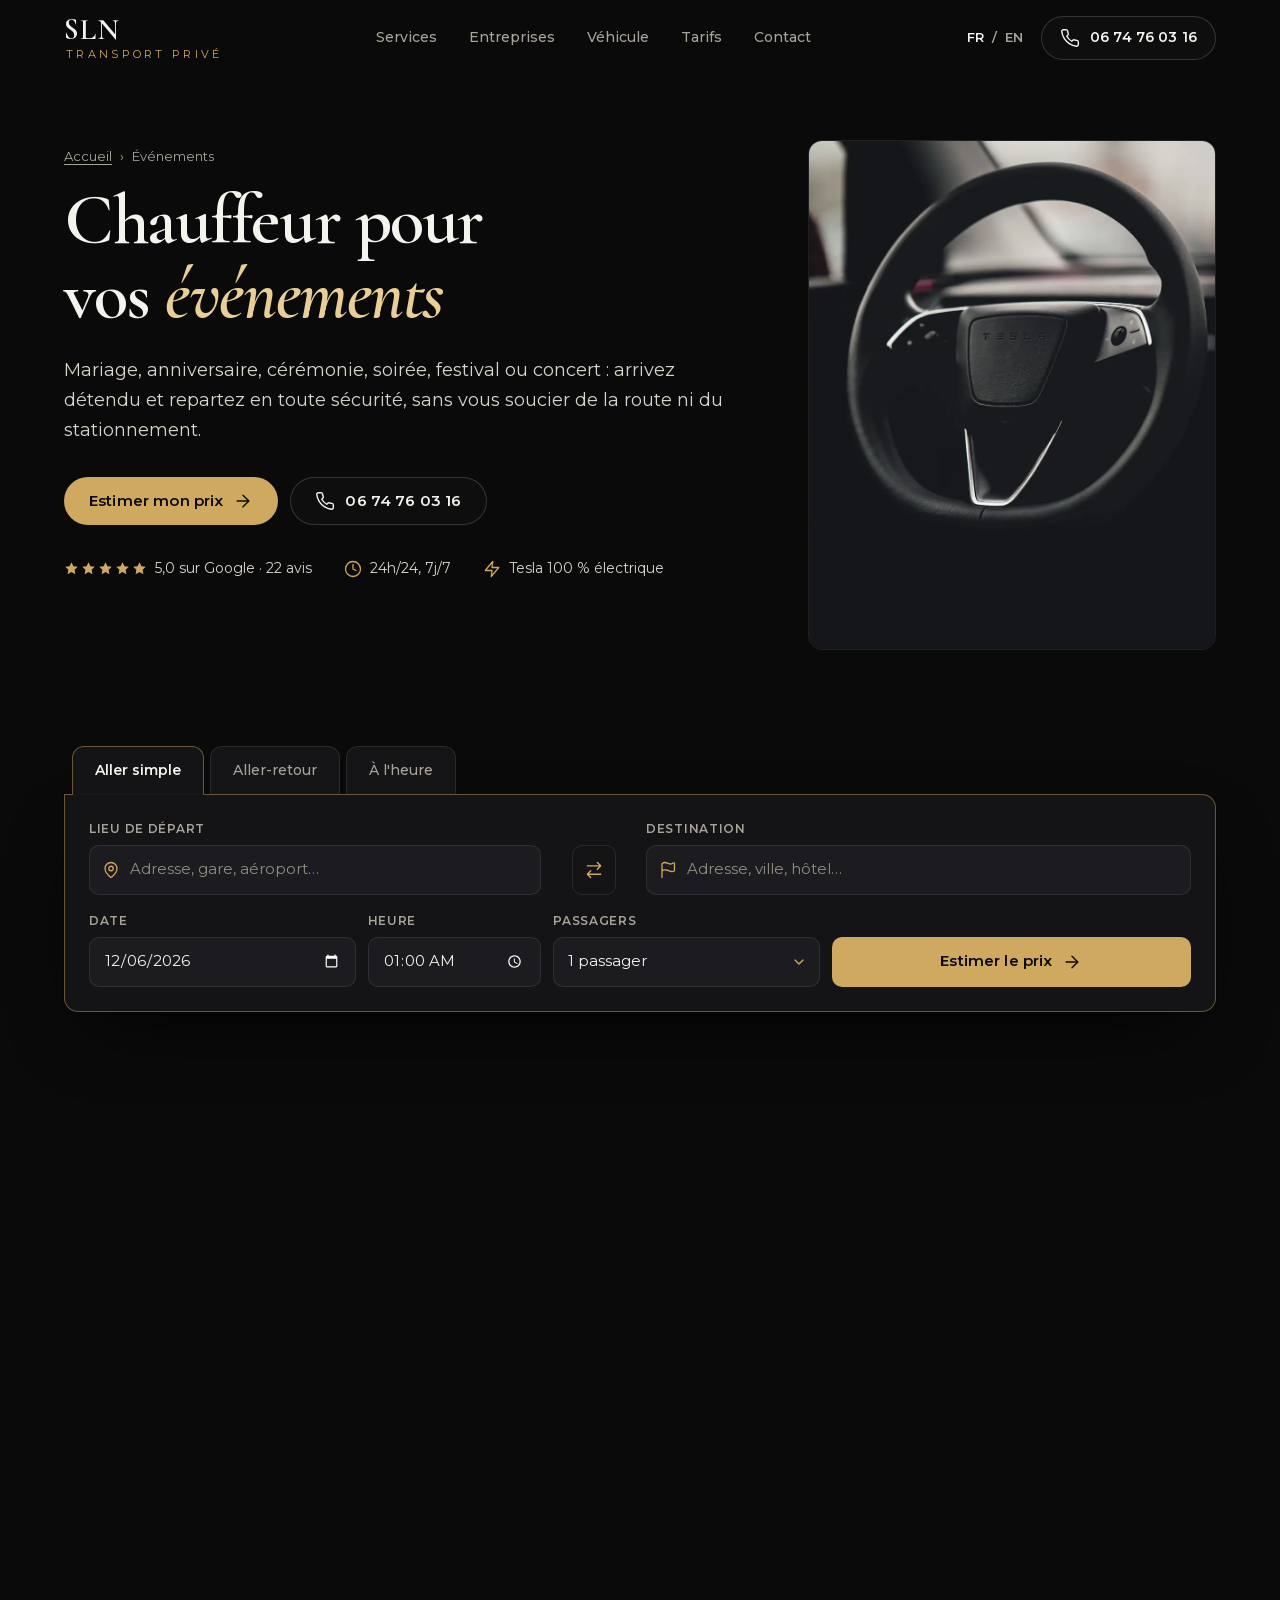
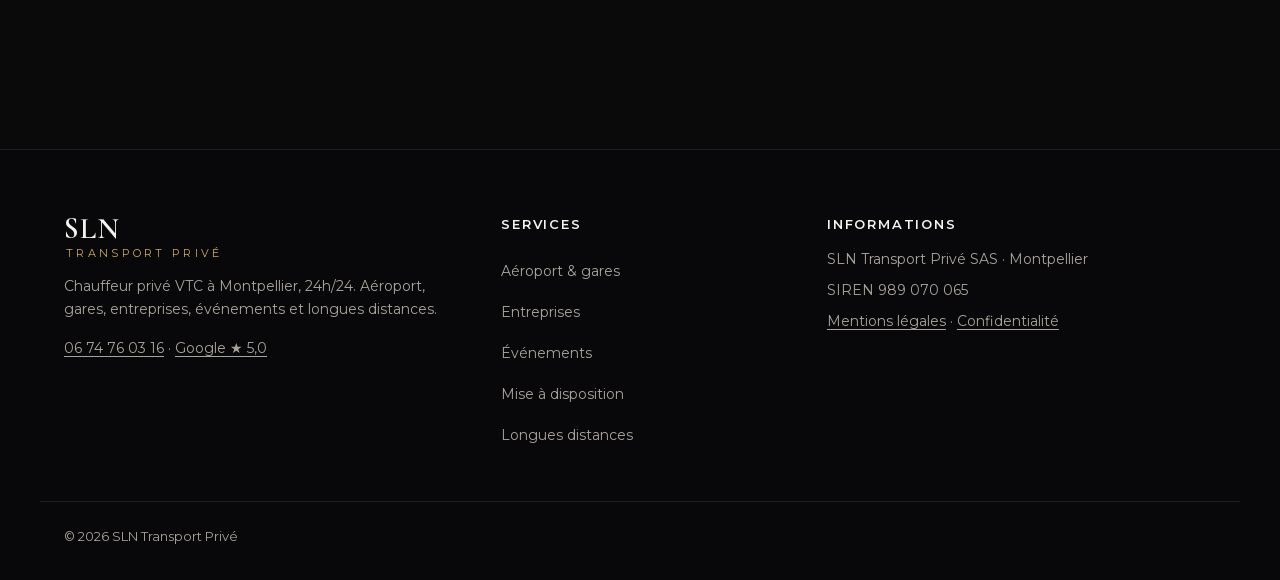
==== commit 084d1291: "Audit apple-design : autocomplétion immédiate, survol limité aux vrais pointeurs, retour au toucher," ====
--- a/chauffeur-mariage-evenement-montpellier/index.html
+++ b/chauffeur-mariage-evenement-montpellier/index.html
@@ -402,7 +402,10 @@
 
         <p class="b-error" id="b-error" role="alert" hidden></p>
 
-        <div class="b-result" id="b-result" aria-live="polite" hidden>
+        <p class="sr-only" id="b-live" role="status" aria-live="polite"></p>
+
+        <div class="b-result" id="b-result">
+          <div class="b-result-inner">
           <div class="r-price">
             <span class="r-label">Estimation</span>
             <strong id="r-amount">—</strong>
@@ -417,6 +420,7 @@
             <a class="btn btn-outline js-tel" href="tel:+33674760316"><svg class="ic" aria-hidden="true"><use href="#i-phone"/></svg>Appeler</a>
           </div>
           <p class="r-note" id="r-note">Estimation TTC calculée sur la distance par la route. Le chauffeur vous répond personnellement pour confirmer la course et son prix.</p>
+          </div>
         </div>
       </form>
       </div>
--- a/css/style.css
+++ b/css/style.css
@@ -38,34 +38,38 @@
   --font-body: "Montserrat", "Montserrat Fallback", Arial, sans-serif;
 
   /* Espacements (densité spacieuse) */
-  --s-1: 4px; --s-2: 8px; --s-3: 12px; --s-4: 16px; --s-5: 24px;
-  --s-6: 32px; --s-7: 48px; --s-8: 64px; --s-9: 96px; --s-10: 128px;
+  --s-1: 0.25rem; --s-2: 0.5rem; --s-3: 0.75rem; --s-4: 1rem; --s-5: 1.5rem;
+  --s-6: 2rem; --s-7: 3rem; --s-8: 4rem; --s-9: 6rem; --s-10: 8rem;
 
   --radius: 14px;
   --radius-sm: 10px;
   --container: 1200px;
-  --header-h: 76px;
+  --header-h: 4.75rem;
   --ease: cubic-bezier(.2, .7, .2, 1);
 }
 
 /* ---------- Base ---------- */
 *, *::before, *::after { box-sizing: border-box; }
-html { scroll-behavior: smooth; scroll-padding-top: calc(var(--header-h) + 8px); -webkit-text-size-adjust: 100%; }
+html { scroll-behavior: smooth; scroll-padding-top: calc(var(--header-h) + 0.5rem); -webkit-text-size-adjust: 100%; }
 body {
   margin: 0;
   background: var(--bg);
   color: var(--text);
   font-family: var(--font-body);
-  font-size: 16px;
+  font-size: 1rem;
   line-height: 1.65;
   -webkit-font-smoothing: antialiased;
+  font-optical-sizing: auto;
   overflow-x: hidden;
 }
 img { max-width: 100%; display: block; }
 a { color: inherit; text-decoration: none; }
 p { margin: 0 0 var(--s-4); }
 h1, h2, h3 { margin: 0; font-weight: 600; line-height: 1.1; }
-h1, h2 { font-family: var(--font-display); letter-spacing: -0.01em; text-wrap: balance; }
+h1 { line-height: 1.04; }
+h2 { line-height: 1.08; }
+h1, h2 { font-family: var(--font-display); letter-spacing: -0.015em; text-wrap: balance; }
+h1 { letter-spacing: -0.02em; }
 .price-card strong, .r-price strong, .rating-big strong, .specs b { font-variant-numeric: lining-nums; font-feature-settings: "lnum" 1; }
 h3 { font-size: 1.125rem; font-weight: 600; letter-spacing: 0.01em; }
 button, input, select, textarea { font: inherit; color: inherit; }
@@ -74,15 +78,15 @@
 [hidden] { display: none !important; }
 .sprite { position: absolute; width: 0; height: 0; overflow: hidden; }
 .sr-only { position: absolute; width: 1px; height: 1px; overflow: hidden; clip: rect(0 0 0 0); white-space: nowrap; }
-.skip { position: absolute; left: 16px; top: -60px; z-index: 100; background: var(--gold); color: var(--on-gold); padding: 10px 16px; border-radius: 8px; font-weight: 600; }
-.skip:focus { top: 12px; }
-
-.container { width: 100%; max-width: var(--container); margin: 0 auto; padding: 0 24px; }
-.ic { width: 20px; height: 20px; flex: none; fill: none; stroke: currentColor; stroke-width: 1.7; stroke-linecap: round; stroke-linejoin: round; }
+.skip { position: absolute; left: 1rem; top: -3.75rem; z-index: 100; background: var(--gold); color: var(--on-gold); padding: 0.625rem 1rem; border-radius: 8px; font-weight: 600; }
+.skip:focus { top: 0.75rem; }
+
+.container { width: 100%; max-width: var(--container); margin: 0 auto; padding: 0 1.5rem; }
+.ic { width: 1.25rem; height: 1.25rem; flex: none; fill: none; stroke: currentColor; stroke-width: 1.7; stroke-linecap: round; stroke-linejoin: round; }
 
 .gold { font-style: italic; color: var(--gold-light); }
 .eyebrow {
-  font-size: 12px;
+  font-size: 0.75rem;
   font-weight: 600;
   letter-spacing: .22em;
   text-transform: uppercase;
@@ -92,23 +96,32 @@
 
 /* ---------- Boutons ---------- */
 .btn {
-  display: inline-flex; align-items: center; justify-content: center; gap: 10px;
-  min-height: 48px; padding: 0 24px;
+  display: inline-flex; align-items: center; justify-content: center; gap: 0.625rem;
+  min-height: 3rem; padding: 0 1.5rem;
   border-radius: 999px; border: 1px solid transparent;
-  font-size: 15px; font-weight: 600; letter-spacing: .01em;
+  font-size: 0.9375rem; font-weight: 600; letter-spacing: .01em;
   transition: transform .2s var(--ease), background-color .2s var(--ease), border-color .2s var(--ease), box-shadow .2s var(--ease), color .2s var(--ease);
   white-space: nowrap;
 }
-.btn:active { transform: translateY(1px) scale(.99); }
+
 .btn-gold { background: var(--gold); color: var(--on-gold); }
-.btn-gold:hover { background: var(--gold-light); }
+@media (hover: hover) { .btn-gold:hover { background: var(--gold-light); } }
 .btn-outline { border-color: var(--border-strong); color: var(--text); background: rgba(255,255,255,.02); }
-.btn-outline:hover { border-color: var(--gold); color: var(--gold-light); }
-.btn-sm { min-height: 44px; padding: 0 18px; font-size: 14px; }
+@media (hover: hover) { .btn-outline:hover { border-color: var(--gold); color: var(--gold-light); } }
+.btn-sm { min-height: 2.75rem; padding: 0 1.125rem; font-size: 0.875rem; }
 .btn-block { width: 100%; }
-.link-arrow { display: inline-flex; align-items: center; gap: 8px; color: var(--gold-light); font-weight: 600; font-size: 14px; min-height: 44px; }
-.link-arrow .ic { width: 16px; height: 16px; transition: transform .2s var(--ease); }
-.link-arrow:hover .ic { transform: translateX(4px); }
+.link-arrow { display: inline-flex; align-items: center; gap: 0.5rem; color: var(--gold-light); font-weight: 600; font-size: 0.875rem; min-height: 2.75rem; }
+
+/* Retour au toucher : l'élément réagit dès l'appui (100 ms), puis revient en douceur au relâchement */
+.booking-tabs button, .menu-toggle, .mobile-bar a, .faq summary, .link-arrow, .seg span {
+  transition: transform .2s var(--ease), color .2s, background-color .2s, border-color .2s;
+}
+.btn:active, .booking-tabs button:active, .swap:active, .menu-toggle:active, .mobile-bar a:active,
+.related-card:active, .contact-list a:active, .service:active, .faq summary:active, .link-arrow:active,
+.seg label:active span { transform: scale(.97); transition-duration: .1s; }
+.faq summary:active { transform: none; opacity: .7; }
+.link-arrow .ic { width: 1rem; height: 1rem; transition: transform .2s var(--ease); }
+@media (hover: hover) { .link-arrow:hover .ic { transform: translateX(4px); } }
 
 /* ---------- En-tête ---------- */
 .site-header {
@@ -119,23 +132,23 @@
 }
 .site-header.is-scrolled { background: rgba(10, 10, 11, .82); backdrop-filter: blur(14px); -webkit-backdrop-filter: blur(14px); border-bottom-color: var(--border); }
 .header-inner { height: 100%; display: flex; align-items: center; justify-content: space-between; gap: var(--s-5); }
-.brand { display: inline-flex; flex-direction: column; line-height: 1; gap: 4px; }
-.brand-mark { font-family: var(--font-display); font-weight: 600; font-size: 30px; letter-spacing: .04em; }
-.brand-sub { font-size: 11px; letter-spacing: .3em; text-transform: uppercase; color: var(--gold); padding-left: 2px; }
+.brand { display: inline-flex; flex-direction: column; line-height: 1; gap: 0.25rem; }
+.brand-mark { font-family: var(--font-display); font-weight: 600; font-size: 1.875rem; letter-spacing: .04em; }
+.brand-sub { font-size: 0.6875rem; letter-spacing: .3em; text-transform: uppercase; color: var(--gold); padding-left: 2px; }
 .main-nav { display: flex; gap: var(--s-6); }
-.main-nav a { font-size: 14px; font-weight: 500; color: var(--muted); padding: 10px 0; position: relative; transition: color .2s; }
-.main-nav a::after { content: ""; position: absolute; left: 0; right: 0; bottom: 4px; height: 1px; background: var(--gold); transform: scaleX(0); transition: transform .25s var(--ease); }
-.main-nav a:hover { color: var(--text); }
-.main-nav a:hover::after { transform: scaleX(1); }
+.main-nav a { font-size: 0.875rem; font-weight: 500; color: var(--muted); padding: 0.625rem 0; position: relative; transition: color .2s; }
+.main-nav a::after { content: ""; position: absolute; left: 0; right: 0; bottom: 0.25rem; height: 1px; background: var(--gold); transform: scaleX(0); transition: transform .25s var(--ease); }
+@media (hover: hover) { .main-nav a:hover { color: var(--text); } }
+@media (hover: hover) { .main-nav a:hover::after { transform: scaleX(1); } }
 .header-actions { display: flex; align-items: center; gap: var(--s-4); }
-.lang { display: flex; align-items: center; gap: 6px; font-size: 13px; font-weight: 600; color: var(--muted); }
-.lang a { padding: 8px 2px; }
+.lang { display: flex; align-items: center; gap: 0.375rem; font-size: 0.8125rem; font-weight: 600; color: var(--muted); }
+.lang a { padding: 0.5rem 2px; }
 .lang a[aria-current="true"] { color: var(--text); }
 .lang .is-disabled { opacity: .45; cursor: not-allowed; }
-.menu-toggle { display: none; width: 44px; height: 44px; border-radius: 50%; border: 1px solid var(--border-strong); background: transparent; align-items: center; justify-content: center; }
+.menu-toggle { display: none; width: 2.75rem; height: 2.75rem; border-radius: 50%; border: 1px solid var(--border-strong); background: transparent; align-items: center; justify-content: center; }
 
 /* ---------- Hero ---------- */
-.hero { position: relative; padding-top: calc(var(--header-h) + 96px); isolation: isolate; }
+.hero { position: relative; padding-top: calc(var(--header-h) + 6rem); isolation: isolate; }
 .hero-media {
   position: absolute; inset: 0 0 120px 0; z-index: -1;
   background:
@@ -144,35 +157,35 @@
     url("../img/hero.webp") 60% 45% / cover no-repeat;
   filter: saturate(.85);
 }
-@media (max-width: 900px) {
+@media (max-width: 56.25em) {
   .hero-media { background-image:
     linear-gradient(180deg, rgba(10,10,11,.62) 0%, rgba(10,10,11,.72) 40%, rgba(10,10,11,.95) 80%, var(--bg) 100%),
     url("../img/hero-mobile.webp");
     background-size: auto, cover; background-repeat: no-repeat; background-position: 0 0, 65% 40%; }
 }
 .hero-content { max-width: var(--container); }
-.hero h1 { font-size: clamp(44px, 7vw, 88px); max-width: 19ch; margin-bottom: var(--s-5); }
-.hero-lead { font-size: clamp(16px, 1.6vw, 18px); color: #D9D5CC; max-width: 56ch; margin-bottom: var(--s-6); }
-.hero-proof { list-style: none; margin: 0 0 var(--s-8); padding: 0; display: flex; flex-wrap: wrap; gap: var(--s-3) var(--s-6); font-size: 14px; color: #D9D5CC; }
-.hero-proof li { display: inline-flex; align-items: center; gap: 8px; }
-.hero-proof .ic { width: 18px; height: 18px; color: var(--gold); }
+.hero h1 { font-size: clamp(2.75rem, 7vw, 5.5rem); max-width: 19ch; margin-bottom: var(--s-5); }
+.hero-lead { font-size: clamp(1rem, 1.6vw, 1.125rem); color: #D9D5CC; max-width: 56ch; margin-bottom: var(--s-6); }
+.hero-proof { list-style: none; margin: 0 0 var(--s-8); padding: 0; display: flex; flex-wrap: wrap; gap: var(--s-3) var(--s-6); font-size: 0.875rem; color: #D9D5CC; }
+.hero-proof li { display: inline-flex; align-items: center; gap: 0.5rem; }
+.hero-proof .ic { width: 1.125rem; height: 1.125rem; color: var(--gold); }
 .stars { display: inline-flex; gap: 2px; color: var(--gold); }
-.stars svg { width: 15px; height: 15px; fill: currentColor; stroke: none; }
-.stars-lg svg { width: 26px; height: 26px; }
+.stars svg { width: 0.9375rem; height: 0.9375rem; fill: currentColor; stroke: none; }
+.stars-lg svg { width: 1.625rem; height: 1.625rem; }
 
 /* ---------- Module de réservation ---------- */
 .booking-wrap { position: relative; z-index: 5; }
 .booking { position: relative; }
-.booking-tabs { display: flex; gap: 6px; padding-left: 8px; }
+.booking-tabs { display: flex; gap: 0.375rem; padding-left: 0.5rem; }
 .booking-tabs button {
-  min-height: 48px; padding: 0 22px;
+  min-height: 3rem; padding: 0 1.375rem;
   border: 1px solid var(--border); border-bottom: none;
   border-radius: 12px 12px 0 0;
   background: var(--surface);
-  color: var(--muted); font-size: 14px; font-weight: 500;
+  color: var(--muted); font-size: 0.875rem; font-weight: 500;
   transition: color .2s, background-color .2s;
 }
-.booking-tabs button:hover { color: var(--text); }
+@media (hover: hover) { .booking-tabs button:hover { color: var(--text); } }
 .booking-tabs button[aria-selected="true"] { background: rgba(21, 21, 24, .96); color: var(--text); font-weight: 600; border-color: rgba(207,169,96,.45); position: relative; }
 .booking-tabs button[aria-selected="true"]::after { content: ""; position: absolute; left: 0; right: 0; bottom: -1px; height: 2px; background: rgba(21,21,24,.96); }
 .booking-panel {
@@ -198,77 +211,85 @@
 .booking[data-mode="retour"] .b-grid > .field-date,
 .booking[data-mode="retour"] .b-grid > .field-time,
 .booking[data-mode="retour"] .b-grid > .field-pax { grid-column: span 2; }
-.booking[data-mode="retour"] .b-grid > .b-submit { grid-column: span 2; padding: 0 12px; }
+.booking[data-mode="retour"] .b-grid > .b-submit { grid-column: span 2; padding: 0 0.75rem; }
 .booking[data-mode="retour"] .b-submit .ic { display: none; }
 .booking[data-mode="dispo"] .b-grid > .swap { visibility: hidden; }
-.field { display: flex; flex-direction: column; gap: 6px; min-width: 0; }
-.field label { font-size: 12px; font-weight: 600; letter-spacing: .06em; text-transform: uppercase; color: var(--muted); }
+.field { display: flex; flex-direction: column; gap: 0.375rem; min-width: 0; }
+.field label { font-size: 0.75rem; font-weight: 600; letter-spacing: .06em; text-transform: uppercase; color: var(--muted); }
 .field .opt { text-transform: none; letter-spacing: 0; font-weight: 400; }
 .field input, .field select, .field textarea {
-  width: 100%; min-height: 50px;
+  width: 100%; min-height: 3.125rem;
   background: var(--surface-2);
   border: 1px solid var(--border);
   border-radius: var(--radius-sm);
-  padding: 0 14px;
-  font-size: 15px;
+  padding: 0 0.875rem;
+  font-size: 0.9375rem;
   transition: border-color .2s, background-color .2s;
   color-scheme: dark;
 }
-.field textarea { padding: 14px; resize: vertical; min-height: 120px; line-height: 1.5; }
-.field select { appearance: none; -webkit-appearance: none; padding-right: 36px;
+.field textarea { padding: 0.875rem; resize: vertical; min-height: 7.5rem; line-height: 1.5; }
+.field select { appearance: none; -webkit-appearance: none; padding-right: 2.25rem;
   background-image: url("data:image/svg+xml,%3Csvg xmlns='http://www.w3.org/2000/svg' width='16' height='16' viewBox='0 0 24 24' fill='none' stroke='%23CFA960' stroke-width='2' stroke-linecap='round' stroke-linejoin='round'%3E%3Cpath d='m6 9 6 6 6-6'/%3E%3C/svg%3E");
   background-repeat: no-repeat; background-position: right 12px center; }
 .field input::placeholder, .field textarea::placeholder { color: #918C82; }
-.field input:hover, .field select:hover, .field textarea:hover { border-color: var(--border-strong); }
+@media (hover: hover) { .field input:hover, .field select:hover, .field textarea:hover { border-color: var(--border-strong); } }
 .field input:focus, .field select:focus, .field textarea:focus { outline: none; border-color: var(--gold); background: #202024; }
 .field input[aria-invalid="true"], .field textarea[aria-invalid="true"] { border-color: var(--danger); }
 .combo { position: relative; }
-.combo input { padding-left: 40px; }
-.field-ic { position: absolute; left: 13px; top: 50%; transform: translateY(-50%); width: 18px; height: 18px; color: var(--gold); pointer-events: none; }
+.combo input { padding-left: 2.5rem; }
+.field-ic { position: absolute; left: 0.8125rem; top: 50%; transform: translateY(-50%); width: 1.125rem; height: 1.125rem; color: var(--gold); pointer-events: none; }
 .combo-list {
-  position: absolute; left: 0; right: 0; top: calc(100% + 6px); z-index: 20;
-  list-style: none; margin: 0; padding: 6px;
+  position: absolute; left: 0; right: 0; top: calc(100% + 0.375rem); z-index: 20;
+  list-style: none; margin: 0; padding: 0.375rem;
   background: #1E1E22; border: 1px solid var(--border-strong); border-radius: var(--radius-sm);
   box-shadow: 0 20px 40px -12px rgba(0,0,0,.8);
   max-height: 300px; overflow-y: auto;
-  display: none; min-width: 260px;
+  display: none; min-width: 16.25rem;
 }
 .combo-list.is-open { display: block; }
-.combo-list li { display: flex; gap: 10px; align-items: flex-start; padding: 10px 10px; border-radius: 8px; cursor: pointer; font-size: 14px; line-height: 1.35; }
-.combo-list li .ic { width: 16px; height: 16px; margin-top: 2px; color: var(--gold); }
-.combo-list li small { display: block; color: var(--muted); font-size: 12px; }
-.combo-list li[aria-selected="true"], .combo-list li:hover { background: rgba(207,169,96,.12); }
+.combo-list li { display: flex; gap: 0.625rem; align-items: flex-start; padding: 0.625rem 0.625rem; border-radius: 8px; cursor: pointer; font-size: 0.875rem; line-height: 1.35; }
+.combo-list li .ic { width: 1rem; height: 1rem; margin-top: 2px; color: var(--gold); }
+.combo-list li small { display: block; color: var(--muted); font-size: 0.75rem; }
+.combo-list li[aria-selected="true"] { background: rgba(207,169,96,.12); }
+@media (hover: hover) { .combo-list li:hover { background: rgba(207,169,96,.12); } }
 .combo-list .combo-empty { color: var(--muted); cursor: default; }
-.combo-list .combo-empty:hover { background: none; }
-.swap { width: 44px; height: 50px; border-radius: var(--radius-sm); border: 1px solid var(--border); background: transparent; color: var(--gold); display: inline-flex; align-items: center; justify-content: center; transition: border-color .2s, transform .3s var(--ease); }
-.swap:hover { border-color: var(--gold); }
+@media (hover: hover) { .combo-list .combo-empty:hover { background: none; } }
+.swap { width: 2.75rem; height: 3.125rem; border-radius: var(--radius-sm); border: 1px solid var(--border); background: transparent; color: var(--gold); display: inline-flex; align-items: center; justify-content: center; transition: border-color .2s, transform .3s var(--ease); }
+@media (hover: hover) { .swap:hover { border-color: var(--gold); } }
 .swap .ic { transform: rotate(90deg); }
-.b-submit { min-height: 50px; border-radius: var(--radius-sm); }
+.b-submit { min-height: 3.125rem; border-radius: var(--radius-sm); }
 .b-submit[aria-busy="true"] { opacity: .75; cursor: progress; }
-.b-error { margin: var(--s-4) 0 0; color: var(--danger); font-size: 14px; }
+.b-error { margin: var(--s-4) 0 0; color: var(--danger); font-size: 0.875rem; }
 
 .b-result {
-  margin-top: var(--s-5); padding-top: var(--s-5);
-  border-top: 1px solid var(--border);
+  display: grid; grid-template-rows: 0fr; opacity: 0; visibility: hidden;
+  transition: grid-template-rows .35s var(--ease), opacity .2s ease-out, visibility 0s linear .35s;
+}
+.b-result.is-open {
+  grid-template-rows: 1fr; opacity: 1; visibility: visible;
+  transition: grid-template-rows .35s var(--ease), opacity .3s ease-out .05s, visibility 0s;
+}
+.b-result-inner {
+  min-height: 0; overflow: hidden;
   display: grid; grid-template-columns: 1fr auto; gap: var(--s-4) var(--s-6); align-items: center;
-  animation: fadeUp .4s var(--ease);
-}
-.r-price { display: flex; flex-wrap: wrap; align-items: baseline; gap: 6px 16px; }
-.r-label { font-size: 12px; letter-spacing: .18em; text-transform: uppercase; color: var(--muted); font-weight: 600; width: 100%; }
-.r-price strong { white-space: nowrap; font-family: var(--font-display); font-size: clamp(40px, 5vw, 56px); line-height: 1; color: var(--gold-light); }
-.r-route { width: 100%; color: var(--text); font-size: 15px; font-weight: 500; }
+}
+.b-result-inner::before { content: ""; grid-column: 1 / -1; margin-top: var(--s-5); border-top: 1px solid var(--border); }
+.r-price { display: flex; flex-wrap: wrap; align-items: baseline; gap: 0.375rem 1rem; }
+.r-label { font-size: 0.75rem; letter-spacing: .18em; text-transform: uppercase; color: var(--muted); font-weight: 600; width: 100%; }
+.r-price strong, .price-card strong, .price-table strong, table.dist td, .specs b { font-variant-numeric: lining-nums tabular-nums; }
+.r-price strong { white-space: nowrap; font-family: var(--font-display); font-size: clamp(2.5rem, 5vw, 3.5rem); line-height: 1; color: var(--gold-light); }
+.r-route { width: 100%; color: var(--text); font-size: 0.9375rem; font-weight: 500; }
 .r-route:empty { display: none; }
-.r-meta { color: #D9D5CC; font-size: 14px; }
+.r-meta { color: #D9D5CC; font-size: 0.875rem; }
 .r-actions { display: flex; gap: var(--s-3); flex-wrap: wrap; }
-.r-note { grid-column: 1 / -1; margin: 0; color: var(--muted); font-size: 13px; }
-@keyframes fadeUp { from { opacity: 0; transform: translateY(8px); } to { opacity: 1; transform: none; } }
+.r-note { grid-column: 1 / -1; margin: 0; color: var(--muted); font-size: 0.8125rem; }
 
 /* ---------- Sections ---------- */
 .section { padding: var(--s-10) 0; }
 .section-alt { background: var(--bg-alt); border-top: 1px solid var(--border); border-bottom: 1px solid var(--border); }
 .section-head { max-width: 760px; margin-bottom: var(--s-8); }
-.section-head h2, .split-text h2, .reviews-text h2, .contact-direct h2 { font-size: clamp(36px, 4.6vw, 58px); margin-bottom: var(--s-5); }
-.section-head p:not(.eyebrow) { color: var(--muted); font-size: 17px; }
+.section-head h2, .split-text h2, .reviews-text h2, .contact-direct h2 { font-size: clamp(2.25rem, 4.6vw, 3.625rem); margin-bottom: var(--s-5); }
+.section-head p:not(.eyebrow) { color: var(--muted); font-size: 1.0625rem; }
 
 /* Services */
 .services-grid { display: grid; grid-template-columns: repeat(6, 1fr); gap: var(--s-4); }
@@ -277,28 +298,28 @@
   padding: var(--s-6); display: flex; flex-direction: column; gap: var(--s-3);
   transition: border-color .25s var(--ease), transform .25s var(--ease), background-color .25s;
 }
-.card:hover { border-color: rgba(207,169,96,.4); background: #18181B; }
+@media (hover: hover) { .card:hover { border-color: rgba(207,169,96,.4); background: #18181B; } }
 .service { grid-column: span 2; }
 .service:nth-child(4), .service:nth-child(5) { grid-column: span 3; }
-.card-ic { width: 40px; height: 40px; fill: none; stroke: var(--gold); stroke-width: 1.4; stroke-linecap: round; stroke-linejoin: round; margin-bottom: var(--s-3); }
-.card h3 { font-family: var(--font-display); font-size: 28px; font-weight: 600; }
+.card-ic { width: 2.5rem; height: 2.5rem; fill: none; stroke: var(--gold); stroke-width: 1.4; stroke-linecap: round; stroke-linejoin: round; margin-bottom: var(--s-3); }
+.card h3 { font-family: var(--font-display); font-size: 1.75rem; font-weight: 600; }
 .card p { color: var(--muted); margin: 0; flex: 1; }
-.price-tag { color: var(--text) !important; flex: none !important; font-size: 14px; padding-top: var(--s-3); border-top: 1px solid var(--border); margin-top: var(--s-3) !important; }
+.price-tag { color: var(--text) !important; flex: none !important; font-size: 0.875rem; padding-top: var(--s-3); border-top: 1px solid var(--border); margin-top: var(--s-3) !important; }
 .price-tag b { color: var(--gold-light); }
 .service .link-arrow { padding-top: var(--s-3); border-top: 1px solid var(--border); margin-top: var(--s-3); }
 
 /* Split (entreprises / véhicule) */
 .split { display: grid; grid-template-columns: 1.1fr 1fr; gap: var(--s-9); align-items: center; }
-.split-text > p:not(.eyebrow) { color: var(--muted); font-size: 17px; }
+.split-text > p:not(.eyebrow) { color: var(--muted); font-size: 1.0625rem; }
 .checklist { list-style: none; padding: 0; margin: var(--s-5) 0 var(--s-6); display: grid; gap: var(--s-4); }
-.checklist li { display: flex; gap: 14px; align-items: flex-start; color: #D9D5CC; }
-.checklist .ic { color: var(--gold); width: 20px; height: 20px; stroke-width: 2.2; margin-top: 3px; }
+.checklist li { display: flex; gap: 0.875rem; align-items: flex-start; color: #D9D5CC; }
+.checklist .ic { color: var(--gold); width: 1.25rem; height: 1.25rem; stroke-width: 2.2; margin-top: 0.1875rem; }
 .checklist b { color: var(--text); font-weight: 600; }
 .split-cards { display: grid; gap: var(--s-4); }
 .mini { display: flex; gap: var(--s-4); align-items: flex-start; background: var(--surface); border: 1px solid var(--border); border-radius: var(--radius); padding: var(--s-5); }
-.mini .ic { width: 26px; height: 26px; color: var(--gold); stroke-width: 1.5; }
-.mini b { display: block; margin-bottom: 4px; font-weight: 600; }
-.mini span { color: var(--muted); font-size: 15px; }
+.mini .ic { width: 1.625rem; height: 1.625rem; color: var(--gold); stroke-width: 1.5; }
+.mini b { display: block; margin-bottom: 0.25rem; font-weight: 600; }
+.mini span { color: var(--muted); font-size: 0.9375rem; }
 .pro-media, .faq-media { margin: 0; border-radius: var(--radius); overflow: hidden; border: 1px solid var(--border); }
 .pro-media { aspect-ratio: 4 / 3; }
 .faq-media { aspect-ratio: 4 / 5; margin-top: var(--s-7); max-width: 360px; }
@@ -309,78 +330,83 @@
 .value { padding: var(--s-6) var(--s-5) var(--s-5) 0; border-right: 1px solid var(--border); padding-left: var(--s-5); }
 .value:first-child { padding-left: 0; }
 .value:last-child { border-right: none; }
-.value .ic { width: 30px; height: 30px; color: var(--gold); stroke-width: 1.4; margin-bottom: var(--s-5); }
-.value h3 { font-family: var(--font-display); font-size: 30px; margin-bottom: var(--s-3); }
-.value p { color: var(--muted); margin: 0; font-size: 15px; }
+.value .ic { width: 1.875rem; height: 1.875rem; color: var(--gold); stroke-width: 1.4; margin-bottom: var(--s-5); }
+.value h3 { font-family: var(--font-display); font-size: 1.875rem; margin-bottom: var(--s-3); }
+.value p { color: var(--muted); margin: 0; font-size: 0.9375rem; }
 
 /* Véhicule */
 .split-car { grid-template-columns: .9fr 1.1fr; }
 .car-media { margin: 0; position: relative; border-radius: var(--radius); overflow: hidden; border: 1px solid var(--border); aspect-ratio: 4 / 5; }
 .car-media img { width: 100%; height: 100%; object-fit: cover; object-position: center 40%; }
-.car-media figcaption { position: absolute; left: 12px; bottom: 12px; font-size: 11px; color: #D9D5CC; background: rgba(10,10,11,.7); padding: 4px 10px; border-radius: 999px; }
+.car-media figcaption { position: absolute; left: 0.75rem; bottom: 0.75rem; font-size: 0.6875rem; color: #D9D5CC; background: rgba(10,10,11,.7); padding: 0.25rem 0.625rem; border-radius: 999px; }
 .specs { list-style: none; margin: var(--s-6) 0 0; padding: 0; display: grid; grid-template-columns: repeat(2, 1fr); gap: var(--s-3); }
-.specs li { display: grid; grid-template-columns: auto 1fr; grid-template-rows: auto auto; column-gap: 14px; align-items: center; background: var(--surface); border: 1px solid var(--border); border-radius: var(--radius-sm); padding: var(--s-4) var(--s-5); }
-.specs .ic { grid-row: span 2; width: 26px; height: 26px; color: var(--gold); stroke-width: 1.5; }
-.specs b { font-family: var(--font-display); font-size: 26px; line-height: 1; }
-.specs span { color: var(--muted); font-size: 14px; }
+.specs li { display: grid; grid-template-columns: auto 1fr; grid-template-rows: auto auto; column-gap: 0.875rem; align-items: center; background: var(--surface); border: 1px solid var(--border); border-radius: var(--radius-sm); padding: var(--s-4) var(--s-5); }
+.specs .ic { grid-row: span 2; width: 1.625rem; height: 1.625rem; color: var(--gold); stroke-width: 1.5; }
+.specs b { font-family: var(--font-display); font-size: 1.625rem; line-height: 1; }
+.specs span { color: var(--muted); font-size: 0.875rem; }
 
 /* Tarifs */
 .prices-grid { display: grid; grid-template-columns: repeat(4, 1fr); gap: var(--s-4); }
 .price-card { background: var(--surface); border: 1px solid var(--border); border-radius: var(--radius); padding: var(--s-6) var(--s-5); text-align: left; transition: border-color .25s; }
-.price-card:hover { border-color: rgba(207,169,96,.4); }
-.price-card span { font-size: 13px; letter-spacing: .08em; text-transform: uppercase; color: var(--muted); font-weight: 600; }
-.price-card strong { display: block; font-family: var(--font-display); font-size: 48px; line-height: 1.1; margin: var(--s-4) 0 var(--s-2); color: var(--text); }
-.price-card p { margin: 0; color: var(--muted); font-size: 14px; }
-.prices-note { margin-top: var(--s-6); color: var(--muted); font-size: 14px; }
+@media (hover: hover) { .price-card:hover { border-color: rgba(207,169,96,.4); } }
+.price-card span { font-size: 0.8125rem; letter-spacing: .08em; text-transform: uppercase; color: var(--muted); font-weight: 600; }
+.price-card strong { display: block; font-family: var(--font-display); font-size: 3rem; line-height: 1.1; margin: var(--s-4) 0 var(--s-2); color: var(--text); }
+.price-card p { margin: 0; color: var(--muted); font-size: 0.875rem; }
+.prices-note { margin-top: var(--s-6); color: var(--muted); font-size: 0.875rem; }
 .prices-note a { color: var(--gold-light); text-decoration: underline; text-underline-offset: 3px; }
 
 /* Avis */
 .reviews { display: grid; grid-template-columns: auto 1fr; gap: var(--s-9); align-items: center; }
 .rating-big { text-align: center; padding: var(--s-7) var(--s-8); border: 1px solid var(--border-strong); border-radius: var(--radius); background: var(--surface); }
-.rating-big strong { display: block; font-family: var(--font-display); font-size: 96px; line-height: 1; margin-bottom: var(--s-3); }
-.rating-big p { margin: var(--s-3) 0 0; color: var(--muted); font-size: 14px; }
-.reviews-text > p:not(.eyebrow) { color: var(--muted); font-size: 17px; max-width: 52ch; margin-bottom: var(--s-6); }
+.rating-big strong { display: block; font-family: var(--font-display); font-size: 6rem; line-height: 1; margin-bottom: var(--s-3); }
+.rating-big p { margin: var(--s-3) 0 0; color: var(--muted); font-size: 0.875rem; }
+.reviews-text > p:not(.eyebrow) { color: var(--muted); font-size: 1.0625rem; max-width: 52ch; margin-bottom: var(--s-6); }
 
 /* Zones */
-.chips { list-style: none; margin: 0; padding: 0; display: flex; flex-wrap: wrap; gap: 10px; }
-.chips li { padding: 10px 18px; border: 1px solid var(--border-strong); border-radius: 999px; font-size: 14px; color: #D9D5CC; }
+.chips { list-style: none; margin: 0; padding: 0; display: flex; flex-wrap: wrap; gap: 0.625rem; }
+.chips li { padding: 0.625rem 1.125rem; border: 1px solid var(--border-strong); border-radius: 999px; font-size: 0.875rem; color: #D9D5CC; }
 .chips .chip-gold { border-color: var(--gold); color: var(--gold-light); }
 
 /* FAQ */
 .faq-wrap { display: grid; grid-template-columns: 1fr 1.6fr; gap: var(--s-9); align-items: start; }
 .faq details { border-bottom: 1px solid var(--border); }
 .faq details:first-child { border-top: 1px solid var(--border); }
-.faq summary { list-style: none; cursor: pointer; display: flex; justify-content: space-between; align-items: center; gap: var(--s-4); padding: var(--s-5) 0; font-weight: 600; font-size: 17px; min-height: 44px; }
+.faq summary { list-style: none; cursor: pointer; display: flex; justify-content: space-between; align-items: center; gap: var(--s-4); padding: var(--s-5) 0; font-weight: 600; font-size: 1.0625rem; min-height: 2.75rem; }
 .faq summary::-webkit-details-marker { display: none; }
-.faq summary::after { content: "+"; font-family: var(--font-display); font-size: 30px; line-height: 1; color: var(--gold); transition: transform .25s var(--ease); }
+.faq summary::after { content: "+"; font-family: var(--font-display); font-size: 1.875rem; line-height: 1; color: var(--gold); transition: transform .25s var(--ease); }
 .faq details[open] summary::after { transform: rotate(45deg); }
+@supports (selector(::details-content)) {
+  .faq details { interpolate-size: allow-keywords; }
+  .faq details::details-content { block-size: 0; overflow: clip; transition: block-size .3s var(--ease), content-visibility .3s allow-discrete; }
+  .faq details[open]::details-content { block-size: auto; }
+}
 .faq details p { color: var(--muted); margin: 0 0 var(--s-5); max-width: 62ch; }
 
 /* Contact */
 .contact { display: grid; grid-template-columns: 1fr 1.2fr; gap: var(--s-9); align-items: start; }
-.contact-direct > p:not(.eyebrow) { color: var(--muted); font-size: 17px; }
+.contact-direct > p:not(.eyebrow) { color: var(--muted); font-size: 1.0625rem; }
 .contact-list { list-style: none; padding: 0; margin: var(--s-6) 0 0; display: grid; gap: var(--s-3); }
-.contact-list a { display: flex; align-items: center; gap: var(--s-4); padding: var(--s-4) var(--s-5); border: 1px solid var(--border); border-radius: var(--radius); background: var(--surface); transition: border-color .2s, transform .2s var(--ease); min-height: 64px; }
-.contact-list a:hover { border-color: rgba(207,169,96,.5); transform: translateX(4px); }
-.contact-list .ic { width: 22px; height: 22px; color: var(--gold); }
-.contact-list a > span { display: flex; flex-direction: column; color: var(--muted); font-size: 14px; line-height: 1.4; }
-.contact-list b { color: var(--text); font-weight: 600; font-size: 15px; }
+.contact-list a { display: flex; align-items: center; gap: var(--s-4); padding: var(--s-4) var(--s-5); border: 1px solid var(--border); border-radius: var(--radius); background: var(--surface); transition: border-color .2s, transform .2s var(--ease); min-height: 4rem; }
+@media (hover: hover) { .contact-list a:hover { border-color: rgba(207,169,96,.5); transform: translateX(4px); } }
+.contact-list .ic { width: 1.375rem; height: 1.375rem; color: var(--gold); }
+.contact-list a > span { display: flex; flex-direction: column; color: var(--muted); font-size: 0.875rem; line-height: 1.4; }
+.contact-list b { color: var(--text); font-weight: 600; font-size: 0.9375rem; }
 .contact-form { background: var(--surface); border: 1px solid var(--border); border-radius: calc(var(--radius) + 4px); padding: var(--s-7) var(--s-6); display: grid; gap: var(--s-4); }
 .f-row { display: grid; grid-template-columns: 1fr 1fr; gap: var(--s-4); }
-.seg { border: 0; padding: 4px; margin: 0 0 var(--s-2); display: inline-flex; background: var(--surface-2); border-radius: 999px; width: max-content; }
+.seg { border: 0; padding: 0.25rem; margin: 0 0 var(--s-2); display: inline-flex; background: var(--surface-2); border-radius: 999px; width: max-content; }
 .seg label { position: relative; }
 .seg input { position: absolute; opacity: 0; inset: 0; cursor: pointer; }
-.seg span { display: inline-flex; align-items: center; min-height: 40px; padding: 0 20px; border-radius: 999px; font-size: 14px; font-weight: 600; color: var(--muted); transition: background-color .2s, color .2s; }
+.seg span { display: inline-flex; align-items: center; min-height: 2.5rem; padding: 0 1.25rem; border-radius: 999px; font-size: 0.875rem; font-weight: 600; color: var(--muted); transition: background-color .2s, color .2s; }
 .seg input:checked + span { background: var(--gold); color: var(--on-gold); }
 .seg input:focus-visible + span { outline: 2px solid var(--focus); outline-offset: 2px; }
-.f-error { color: var(--danger); font-size: 14px; margin: 0; }
-.f-legal { color: var(--muted); font-size: 12.5px; margin: 0; }
+.f-error { color: var(--danger); font-size: 0.875rem; margin: 0; }
+.f-legal { color: var(--muted); font-size: 0.7812rem; margin: 0; }
 .hp { display: none !important; }
 .btn[aria-busy="true"] { opacity: .75; cursor: progress; }
 .contact-form.is-sent > :not(.f-success) { display: none; }
 .f-success { text-align: center; padding: var(--s-6) var(--s-4); outline: none; }
-.f-success > .ic { width: 56px; height: 56px; padding: 14px; border-radius: 50%; background: var(--gold); color: var(--on-gold); stroke-width: 2.4; margin: 0 auto var(--s-5); display: block; }
-.f-success h3 { font-family: var(--font-display); font-size: 34px; margin-bottom: var(--s-4); }
+.f-success > .ic { width: 3.5rem; height: 3.5rem; padding: 0.875rem; border-radius: 50%; background: var(--gold); color: var(--on-gold); stroke-width: 2.4; margin: 0 auto var(--s-5); display: block; }
+.f-success h3 { font-family: var(--font-display); font-size: 2.125rem; margin-bottom: var(--s-4); }
 .f-success p { color: var(--muted); max-width: 42ch; margin: 0 auto var(--s-4); }
 #f-again { margin-top: var(--s-3); }
 .f-success-alt a { color: var(--gold-light); text-decoration: underline; text-underline-offset: 3px; }
@@ -388,25 +414,25 @@
 /* Pied de page */
 .site-footer { border-top: 1px solid var(--border); padding: var(--s-8) 0 var(--s-6); background: #08080A; }
 .footer-grid { display: grid; grid-template-columns: 1.4fr 1fr 1.4fr; gap: var(--s-7); }
-.site-footer p { color: var(--muted); font-size: 14px; margin: var(--s-4) 0 0; }
-.site-footer nav { display: flex; flex-direction: column; gap: 6px; }
-.site-footer nav a { color: var(--muted); font-size: 14px; padding: 6px 0; }
-.site-footer nav a:hover, .footer-legal a:hover { color: var(--gold-light); }
-.footer-legal p { margin: 0 0 8px; }
+.site-footer p { color: var(--muted); font-size: 0.875rem; margin: var(--s-4) 0 0; }
+.site-footer nav { display: flex; flex-direction: column; gap: 0.375rem; }
+.site-footer nav a { color: var(--muted); font-size: 0.875rem; padding: 0.375rem 0; }
+@media (hover: hover) { .site-footer nav a:hover, .footer-legal a:hover { color: var(--gold-light); } }
+.footer-legal p { margin: 0 0 0.5rem; }
 .footer-legal a { text-decoration: underline; text-underline-offset: 3px; }
-.site-footer .copyright { color: var(--muted); font-size: 13px; margin: var(--s-7) auto 0; padding-top: var(--s-5); border-top: 1px solid var(--border); }
+.site-footer .copyright { color: var(--muted); font-size: 0.8125rem; margin: var(--s-7) auto 0; padding-top: var(--s-5); border-top: 1px solid var(--border); }
 
 /* Barre mobile */
 .mobile-bar { display: none; }
 
 /* Apparition au défilement */
 @media (scripting: enabled) {
-  .reveal { opacity: 0; transform: translateY(18px); transition: opacity .7s var(--ease), transform .7s var(--ease); }
+  .reveal { opacity: 0; transform: translateY(12px); transition: opacity .35s ease-out, transform .4s var(--ease); }
 }
 .reveal.is-in { opacity: 1; transform: none; }
 
 /* ---------- Responsive ---------- */
-@media (max-width: 1100px) {
+@media (max-width: 68.75em) {
   .b-grid > .field-addr:first-child, .b-grid > .field-addr:nth-child(3), .b-grid > .field-hours { grid-column: span 6; }
   .b-grid > .swap { display: none; }
   .b-grid > .field-date, .b-grid > .field-time, .b-grid > .field-pax,
@@ -423,25 +449,25 @@
   .value:nth-child(n+3) { border-top: 1px solid var(--border); }
 }
 
-@media (max-width: 900px) {
-  :root { --header-h: 68px; }
+@media (max-width: 56.25em) {
+  :root { --header-h: 4.25rem; }
   .main-nav {
     position: fixed; inset: var(--header-h) 0 auto 0;
     flex-direction: column; gap: 0;
     background: rgba(10,10,11,.97); backdrop-filter: blur(14px);
     border-bottom: 1px solid var(--border);
-    padding: var(--s-3) 24px var(--s-5);
+    padding: var(--s-3) 1.5rem var(--s-5);
     transform: translateY(-8px); opacity: 0; visibility: hidden;
     transition: opacity .2s, transform .2s var(--ease), visibility .2s;
   }
   .main-nav.is-open { opacity: 1; transform: none; visibility: visible; }
-  .main-nav a { font-size: 17px; padding: 14px 0; border-bottom: 1px solid var(--border); }
+  .main-nav a { font-size: 1.0625rem; padding: 0.875rem 0; border-bottom: 1px solid var(--border); }
   .main-nav a::after { display: none; }
   .menu-toggle { display: inline-flex; }
   .header-actions .btn-sm { display: none; }
   .site-header.menu-open { background: rgba(10,10,11,.97); }
 
-  .hero { padding-top: calc(var(--header-h) + 56px); }
+  .hero { padding-top: calc(var(--header-h) + 3.5rem); }
   .hero-proof { margin-bottom: var(--s-7); }
   .split, .split-car, .reviews, .faq-wrap, .contact { grid-template-columns: 1fr; gap: var(--s-7); }
   .faq-media { display: none; }
@@ -451,29 +477,29 @@
   .rating-big { padding: var(--s-6); }
 
   .mobile-bar {
-    display: grid; grid-template-columns: 1fr 1fr 1.2fr; gap: 8px;
+    display: grid; grid-template-columns: 1fr 1fr 1.2fr; gap: 0.5rem;
     position: fixed; left: 0; right: 0; bottom: 0; z-index: 60;
-    padding: 10px 12px calc(10px + env(safe-area-inset-bottom));
+    padding: 0.625rem 0.75rem calc(0.625rem + env(safe-area-inset-bottom));
     background: rgba(10,10,11,.94); backdrop-filter: blur(14px); -webkit-backdrop-filter: blur(14px);
     border-top: 1px solid var(--border);
   }
-  .mobile-bar a { display: inline-flex; align-items: center; justify-content: center; gap: 8px; min-height: 48px; border-radius: 12px; border: 1px solid var(--border-strong); font-size: 14px; font-weight: 600; }
-  .mobile-bar .ic { width: 18px; height: 18px; color: var(--gold); }
+  .mobile-bar a { display: inline-flex; align-items: center; justify-content: center; gap: 0.5rem; min-height: 3rem; border-radius: 12px; border: 1px solid var(--border-strong); font-size: 0.875rem; font-weight: 600; }
+  .mobile-bar .ic { width: 1.125rem; height: 1.125rem; color: var(--gold); }
   .mobile-bar .mb-gold { background: var(--gold); color: var(--on-gold); border-color: transparent; }
   .mobile-bar .mb-gold .ic { color: var(--on-gold); }
-  body { padding-bottom: 76px; }
-}
-
-@media (max-width: 640px) {
-  .container { padding: 0 16px; }
-  .booking-tabs { padding-left: 0; gap: 4px; }
-  .booking-tabs button { flex: 1; padding: 0 8px; font-size: 13px; }
+  body { padding-bottom: 4.75rem; }
+}
+
+@media (max-width: 40em) {
+  .container { padding: 0 1rem; }
+  .booking-tabs { padding-left: 0; gap: 0.25rem; }
+  .booking-tabs button { flex: 1; padding: 0 0.5rem; font-size: 0.8125rem; }
   .booking-panel { border-radius: 0 0 var(--radius) var(--radius); padding: var(--s-4); }
   .b-grid > .field-addr:first-child, .b-grid > .field-addr:nth-child(3), .b-grid > .field-hours,
   .b-grid > .field-pax, .booking[data-mode="retour"] .b-grid > .field-pax { grid-column: 1 / -1; }
   .b-grid > .field-date, .b-grid > .field-time,
   .booking[data-mode="retour"] .b-grid > .field-date, .booking[data-mode="retour"] .b-grid > .field-time { grid-column: span 6; }
-  .b-result { grid-template-columns: 1fr; }
+  .b-result-inner { grid-template-columns: 1fr; }
   .r-actions .btn { flex: 1 1 100%; }
   .services-grid, .prices-grid, .values-grid { grid-template-columns: 1fr; }
   .service:nth-child(5) { grid-column: auto; }
@@ -483,14 +509,25 @@
   .specs li { padding: var(--s-3) var(--s-4); }
   .f-row { grid-template-columns: 1fr; }
   .contact-form { padding: var(--s-5) var(--s-4); }
-  .lang { gap: 4px; font-size: 13px; }
-  .lang a { padding: 12px 6px; min-width: 44px; min-height: 44px; display: inline-flex; align-items: center; justify-content: center; }
+  .lang { gap: 0.25rem; font-size: 0.8125rem; }
+  .lang a { padding: 0.75rem 0.375rem; min-width: 2.75rem; min-height: 2.75rem; display: inline-flex; align-items: center; justify-content: center; }
 }
 
 @media (prefers-reduced-motion: reduce) {
   html { scroll-behavior: auto; }
   *, *::before, *::after { animation-duration: .01ms !important; transition-duration: .01ms !important; }
   .reveal { opacity: 1; transform: none; }
+}
+
+@media (prefers-reduced-transparency: reduce) {
+  .site-header.is-scrolled, .site-header.menu-open, .main-nav, .mobile-bar {
+    background: var(--bg); -webkit-backdrop-filter: none; backdrop-filter: none;
+  }
+}
+@media (prefers-contrast: more) {
+  :root { --border: rgba(255, 255, 255, .38); --border-strong: rgba(255, 255, 255, .65); --muted: #D2CDC3; }
+  .btn-outline { border-color: var(--text); }
+  .field input::placeholder, .field textarea::placeholder { color: var(--muted); }
 }
 
 /* ---------- Pages services & légales ---------- */
@@ -498,60 +535,60 @@
 .card-link::after { content: ""; position: absolute; inset: 0; border-radius: inherit; }
 .service { position: relative; }
 .service .link-arrow, .service .price-tag { position: relative; z-index: 1; }
-.page-hero { padding: calc(var(--header-h) + 64px) 0 var(--s-8); background: var(--bg); }
+.page-hero { padding: calc(var(--header-h) + 4rem) 0 var(--s-8); background: var(--bg); }
 .page-hero-plain { padding-bottom: var(--s-6); }
 .page-hero-grid { display: grid; grid-template-columns: 1.25fr .75fr; gap: var(--s-8); align-items: center; }
-.page-hero h1 { font-size: clamp(40px, 5.6vw, 72px); margin: var(--s-4) 0 var(--s-5); }
+.page-hero h1 { font-size: clamp(2.5rem, 5.6vw, 4.5rem); margin: var(--s-4) 0 var(--s-5); }
 .page-hero-media { margin: 0; border-radius: var(--radius); overflow: hidden; border: 1px solid var(--border); aspect-ratio: 4 / 5; }
 .page-hero-media img { width: 100%; height: 100%; object-fit: cover; }
 .hero-ctas { display: flex; flex-wrap: wrap; gap: var(--s-3); margin-bottom: var(--s-6); }
-.crumbs ol { list-style: none; margin: 0; padding: 0; display: flex; flex-wrap: wrap; gap: 8px; font-size: 13px; color: var(--muted); }
-.crumbs li + li::before { content: "›"; margin-right: 8px; color: var(--gold); }
+.crumbs ol { list-style: none; margin: 0; padding: 0; display: flex; flex-wrap: wrap; gap: 0.5rem; font-size: 0.8125rem; color: var(--muted); }
+.crumbs li + li::before { content: "›"; margin-right: 0.5rem; color: var(--gold); }
 .crumbs a { text-decoration: underline; text-underline-offset: 3px; }
-.crumbs a:hover { color: var(--gold-light); }
+@media (hover: hover) { .crumbs a:hover { color: var(--gold-light); } }
 .section-tight { padding: var(--s-6) 0 var(--s-8); }
 .prose { max-width: 860px; padding-bottom: var(--s-9); }
 .prose-block { padding: var(--s-7) 0; border-top: 1px solid var(--border); }
 .prose-block:first-child { border-top: none; }
-.prose-block h2 { font-size: clamp(30px, 3.6vw, 42px); margin-bottom: var(--s-5); }
-.prose-block p, .prose-block li { color: #D9D5CC; font-size: 17px; }
+.prose-block h2 { font-size: clamp(1.875rem, 3.6vw, 2.625rem); margin-bottom: var(--s-5); }
+.prose-block p, .prose-block li { color: #D9D5CC; font-size: 1.0625rem; }
 .prose-block a { color: var(--gold-light); text-decoration: underline; text-underline-offset: 3px; }
 .prose-block strong { color: var(--text); font-weight: 600; }
 .ticks { list-style: none; padding: 0; margin: 0; display: grid; gap: var(--s-4); }
-.ticks li { position: relative; padding-left: 30px; }
-.ticks li::before { content: ""; position: absolute; left: 0; top: .6em; width: 14px; height: 2px; background: var(--gold); }
-.small { font-size: 14px !important; color: var(--muted) !important; }
+.ticks li { position: relative; padding-left: 1.875rem; }
+.ticks li::before { content: ""; position: absolute; left: 0; top: .6em; width: 0.875rem; height: 2px; background: var(--gold); }
+.small { font-size: 0.875rem !important; color: var(--muted) !important; }
 .price-table { display: grid; grid-template-columns: repeat(3, 1fr); gap: var(--s-3); margin-bottom: var(--s-4); }
 .price-table > div { background: var(--surface); border: 1px solid var(--border); border-radius: var(--radius); padding: var(--s-5); }
-.price-table span { font-size: 12px; letter-spacing: .1em; text-transform: uppercase; color: var(--muted); font-weight: 600; }
-.price-table strong { display: block; font-family: var(--font-display); font-size: 44px; line-height: 1.1; margin: 8px 0 4px; color: var(--text); font-variant-numeric: lining-nums; }
-.price-table p { margin: 0; font-size: 14px !important; color: var(--muted) !important; }
+.price-table span { font-size: 0.75rem; letter-spacing: .1em; text-transform: uppercase; color: var(--muted); font-weight: 600; }
+.price-table strong { display: block; font-family: var(--font-display); font-size: 2.75rem; line-height: 1.1; margin: 0.5rem 0 0.25rem; color: var(--text); font-variant-numeric: lining-nums; }
+.price-table p { margin: 0; font-size: 0.875rem !important; color: var(--muted) !important; }
 .table-wrap { overflow-x: auto; border: 1px solid var(--border); border-radius: var(--radius); margin-bottom: var(--s-4); }
-table.dist { width: 100%; border-collapse: collapse; font-size: 15px; min-width: 460px; }
-table.dist th, table.dist td { padding: 14px 18px; text-align: left; border-bottom: 1px solid var(--border); }
-table.dist thead th { font-size: 12px; letter-spacing: .1em; text-transform: uppercase; color: var(--muted); font-weight: 600; background: var(--surface); }
+table.dist { width: 100%; border-collapse: collapse; font-size: 0.9375rem; min-width: 28.75rem; }
+table.dist th, table.dist td { padding: 0.875rem 1.125rem; text-align: left; border-bottom: 1px solid var(--border); }
+table.dist thead th { font-size: 0.75rem; letter-spacing: .1em; text-transform: uppercase; color: var(--muted); font-weight: 600; background: var(--surface); }
 table.dist tbody th { font-weight: 600; color: var(--text); }
 table.dist td { color: #D9D5CC; font-variant-numeric: tabular-nums; }
 table.dist td:last-child { color: var(--gold-light); font-weight: 600; }
 table.dist tr:last-child th, table.dist tr:last-child td { border-bottom: none; }
 .related { display: grid; grid-template-columns: repeat(4, 1fr); gap: var(--s-3); }
-.related-card { display: flex; justify-content: space-between; align-items: center; gap: var(--s-3); padding: var(--s-5); min-height: 64px; background: var(--surface); border: 1px solid var(--border); border-radius: var(--radius); font-weight: 600; transition: border-color .2s, transform .2s var(--ease); }
+.related-card { display: flex; justify-content: space-between; align-items: center; gap: var(--s-3); padding: var(--s-5); min-height: 4rem; background: var(--surface); border: 1px solid var(--border); border-radius: var(--radius); font-weight: 600; transition: border-color .2s, transform .2s var(--ease); }
 .related-card .ic { color: var(--gold); }
-.related-card:hover { border-color: rgba(207,169,96,.5); }
+@media (hover: hover) { .related-card:hover { border-color: rgba(207,169,96,.5); } }
 .cta-band { margin-top: var(--s-8); display: flex; justify-content: space-between; align-items: center; gap: var(--s-5); flex-wrap: wrap; padding: var(--s-7) var(--s-6); border: 1px solid var(--border-strong); border-radius: calc(var(--radius) + 4px); background: var(--surface); }
-.cta-band h2 { font-size: clamp(28px, 3.4vw, 40px); margin-bottom: 6px; }
+.cta-band h2 { font-size: clamp(1.75rem, 3.4vw, 2.5rem); margin-bottom: 0.375rem; }
 .cta-band p { margin: 0; color: var(--muted); }
-.foot-title { color: var(--text) !important; font-weight: 600; font-size: 13px !important; letter-spacing: .14em; text-transform: uppercase; margin: 0 0 var(--s-3) !important; }
+.foot-title { color: var(--text) !important; font-weight: 600; font-size: 0.8125rem !important; letter-spacing: .14em; text-transform: uppercase; margin: 0 0 var(--s-3) !important; }
 .site-footer p a { text-decoration: underline; text-underline-offset: 3px; }
-.legal p, .legal li { font-size: 16px; }
+.legal p, .legal li { font-size: 1rem; }
 .notfound { min-height: 80vh; display: flex; flex-direction: column; justify-content: center; gap: var(--s-4); }
-.notfound h1 { font-size: clamp(40px, 6vw, 72px); }
+.notfound h1 { font-size: clamp(2.5rem, 6vw, 4.5rem); }
 .notfound p:not(.eyebrow) { color: var(--muted); }
-@media (max-width: 1100px) { .related { grid-template-columns: repeat(2, 1fr); } }
-@media (max-width: 900px) {
-  .page-hero { padding-top: calc(var(--header-h) + 40px); }
+@media (max-width: 68.75em) { .related { grid-template-columns: repeat(2, 1fr); } }
+@media (max-width: 56.25em) {
+  .page-hero { padding-top: calc(var(--header-h) + 2.5rem); }
   .page-hero-grid { grid-template-columns: 1fr; gap: var(--s-6); }
   .page-hero-media { aspect-ratio: 16 / 10; }
   .price-table { grid-template-columns: 1fr; }
 }
-@media (max-width: 640px) { .related { grid-template-columns: 1fr; } .cta-band { padding: var(--s-5) var(--s-4); } }
+@media (max-width: 40em) { .related { grid-template-columns: 1fr; } .cta-band { padding: var(--s-5) var(--s-4); } }
